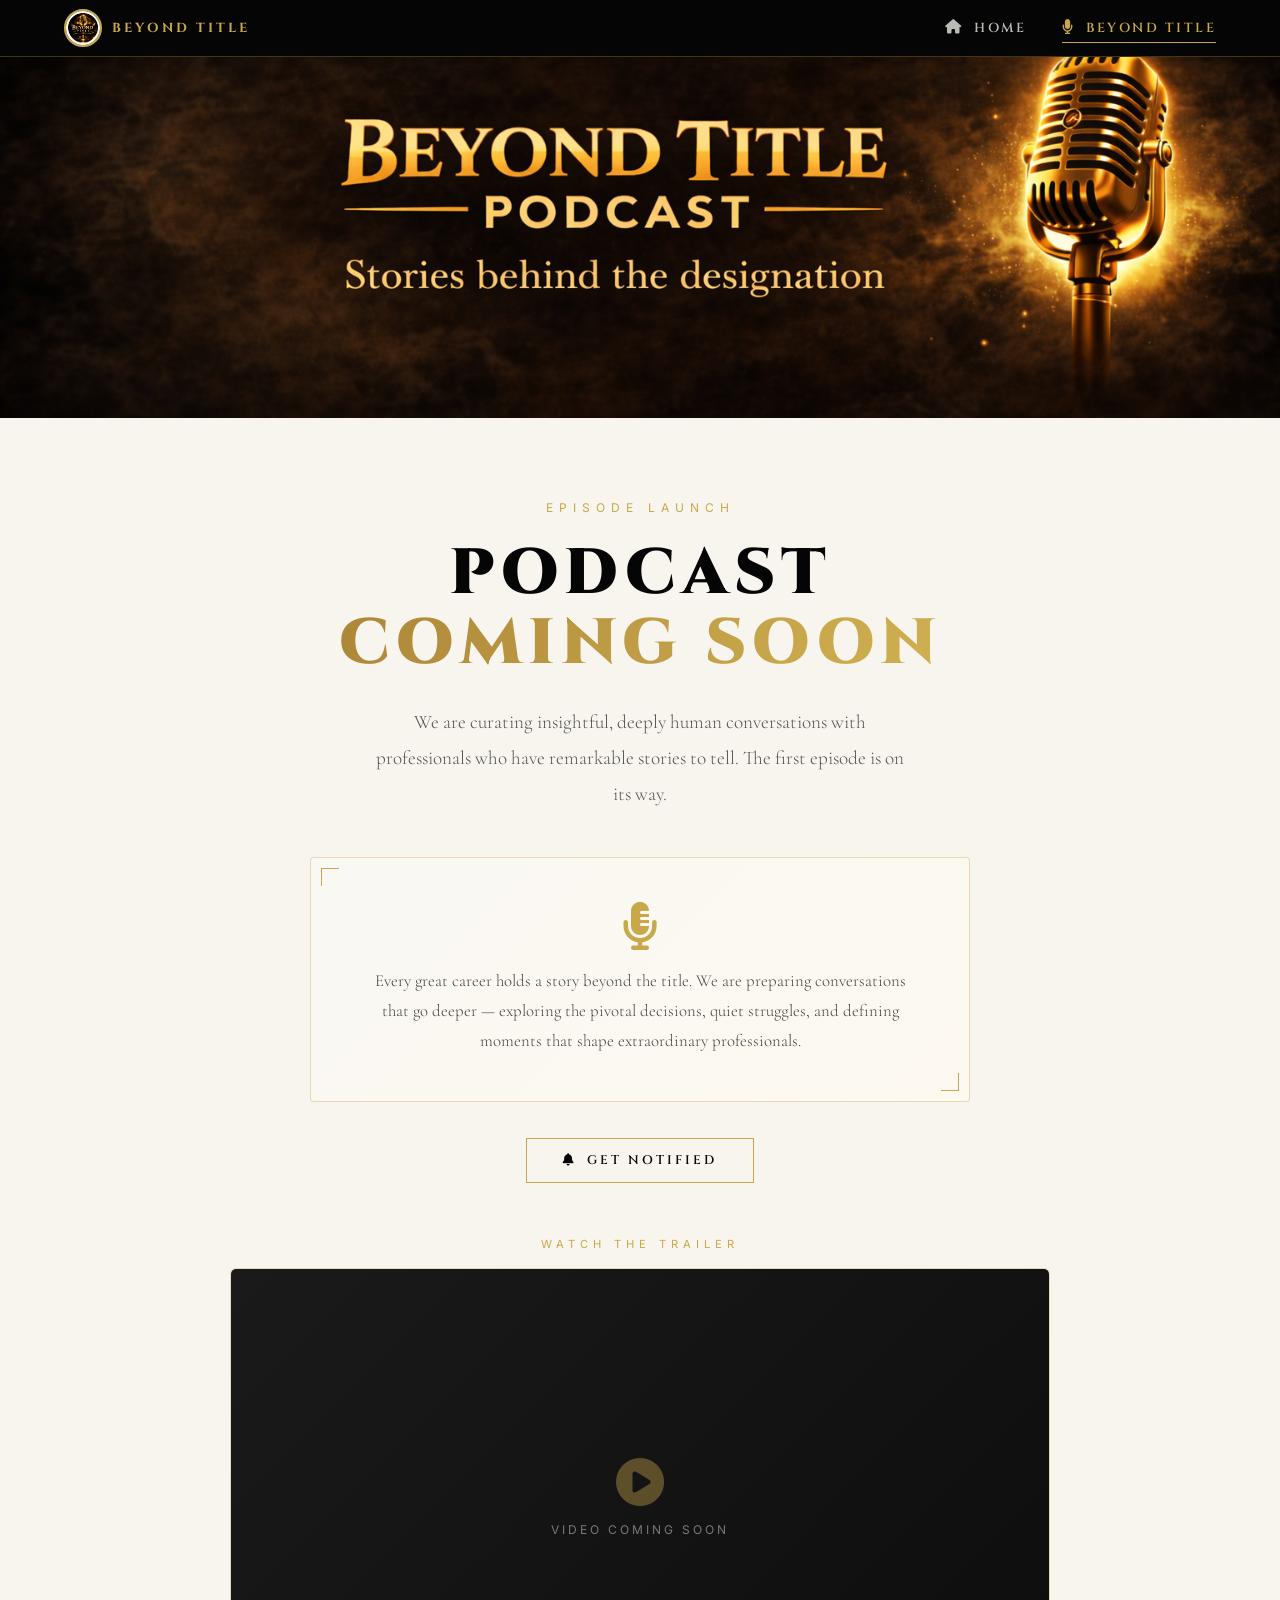
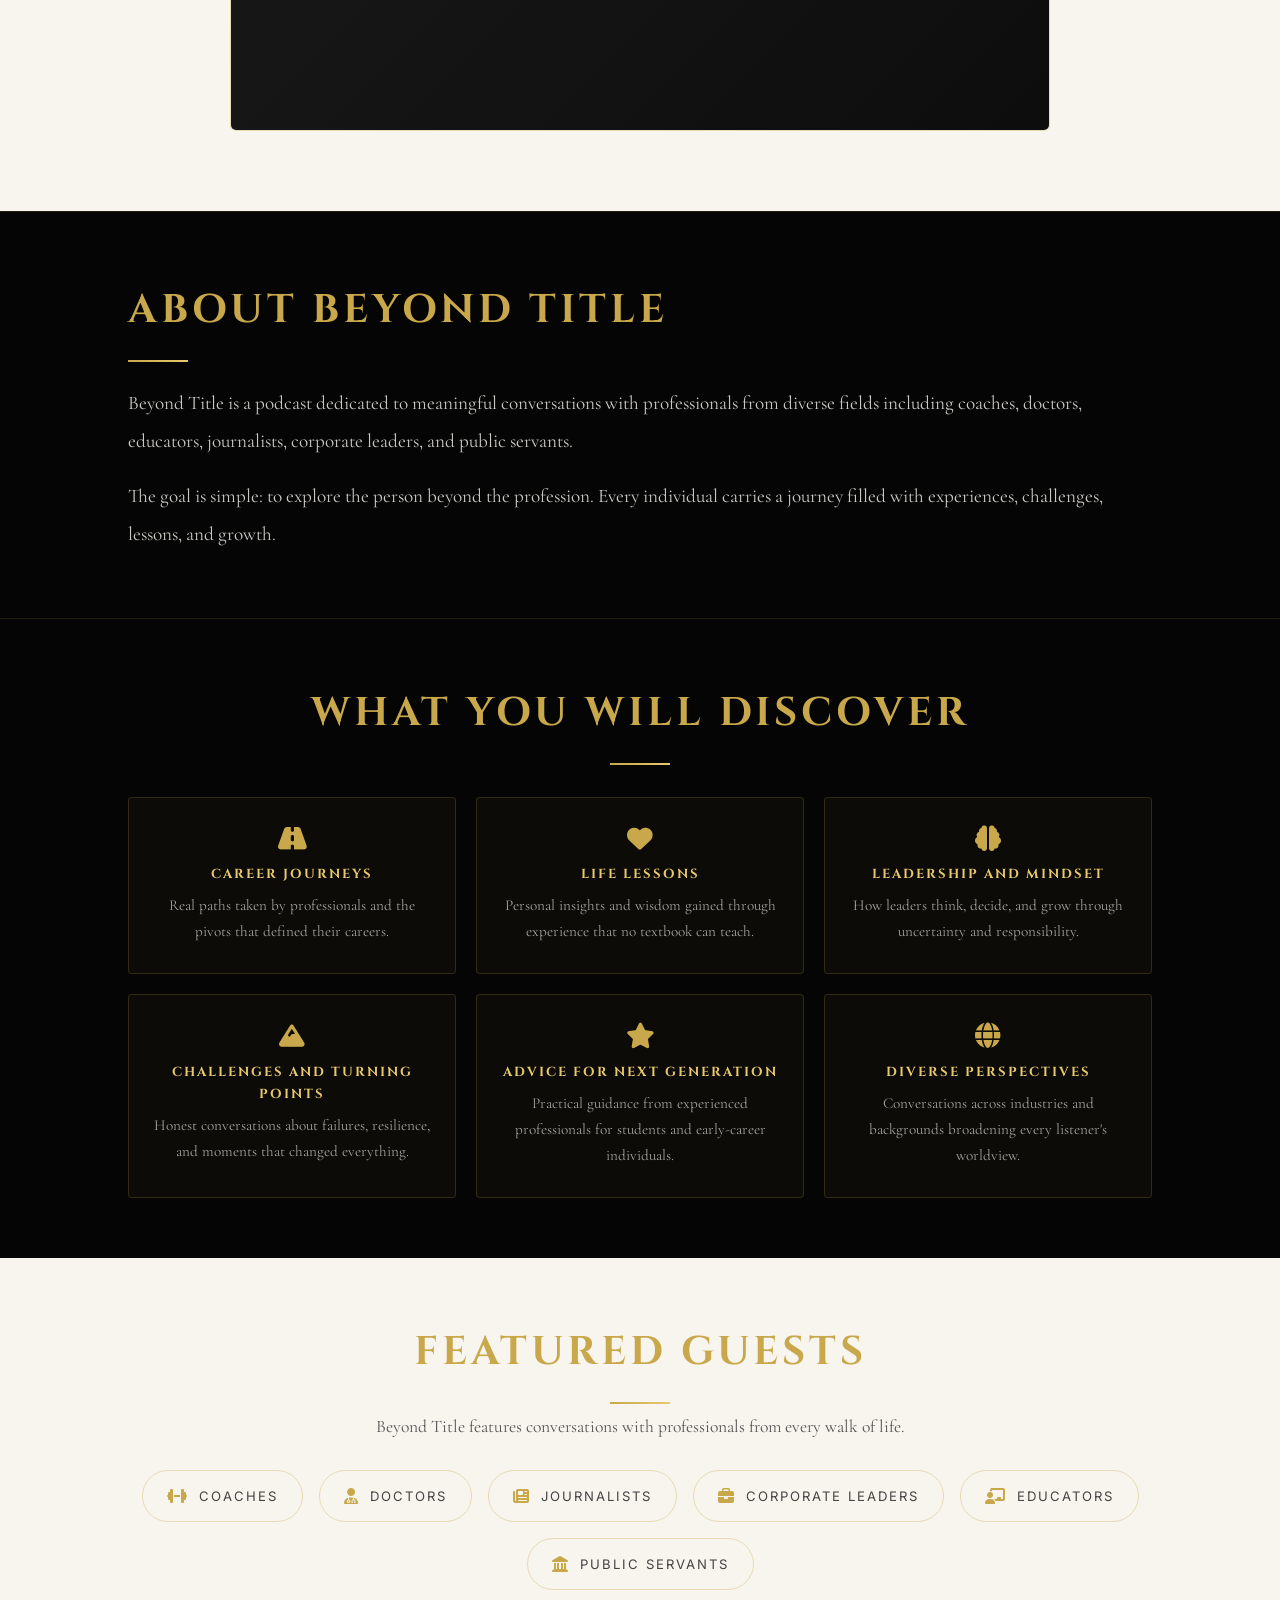
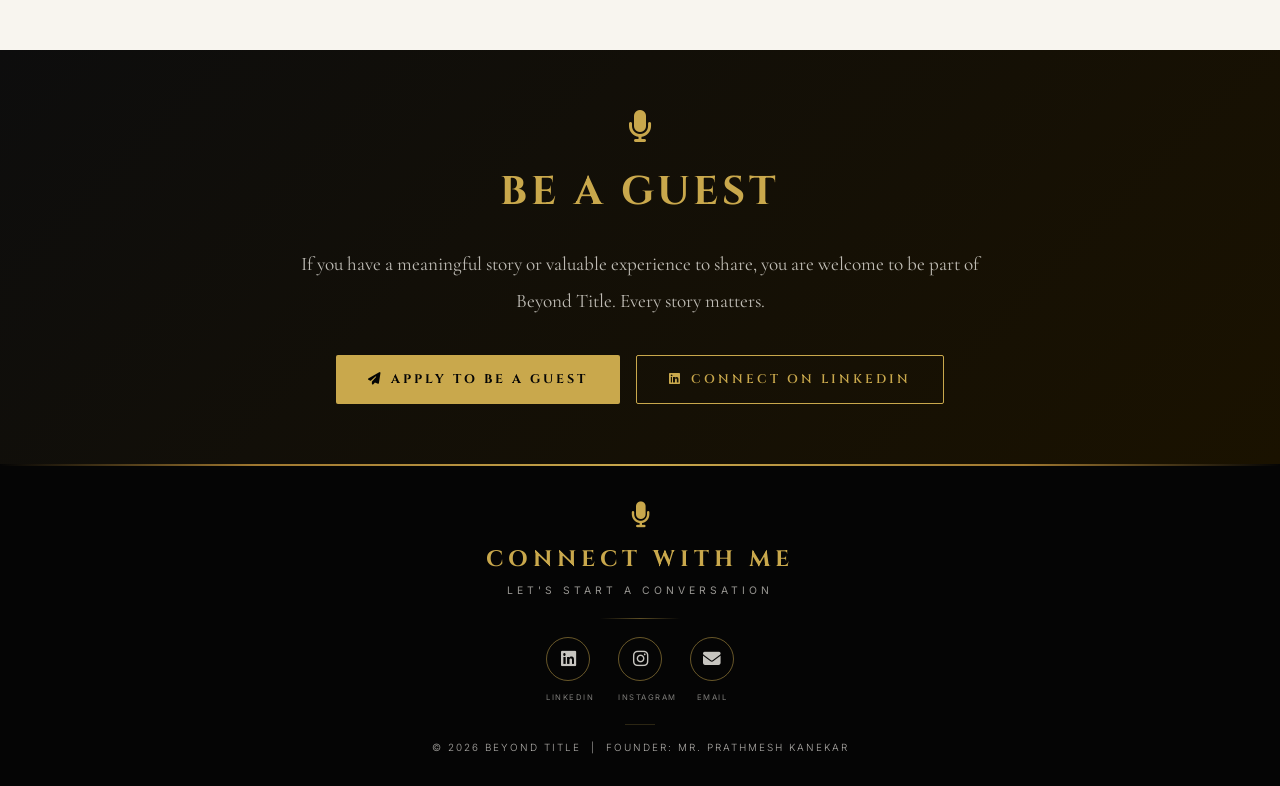
==== podcast.html @ 8c04ebf5 "Add files via upload" ====
<!DOCTYPE html>
<html lang="en">
<head>
<meta charset="UTF-8">
<meta name="viewport" content="width=device-width, initial-scale=1.0">
<title>Beyond Title Podcast</title>
<link rel="stylesheet" href="style.css">
<link href="https://fonts.googleapis.com/css2?family=Cinzel:wght@400;600;700;900&family=Cormorant+Garamond:ital,wght@0,300;0,400;0,600;1,300;1,400&family=Inter:wght@300;400;500;600&display=swap" rel="stylesheet">
<link rel="stylesheet" href="https://cdnjs.cloudflare.com/ajax/libs/font-awesome/6.4.2/css/all.min.css">
</head>
<body>

<div id="navTrigger" style="position:fixed;top:0;left:0;right:0;height:24px;z-index:1001;"></div>
<nav class="navbar" id="navbar">
  <div class="nav-container">
    <a href="index.html" class="nav-logo">
      <img src="Logo.png.png" alt="Beyond Title" class="nav-logo-img">
      <span class="nav-logo-text">BEYOND TITLE</span>
    </a>
    <div class="nav-toggle" id="navToggle"><span></span><span></span><span></span></div>
    <ul class="nav-links" id="navLinks">
      <li><a href="index.html"><i class="fas fa-home"></i> HOME</a></li>
      <li><a href="podcast.html" class="active"><i class="fas fa-microphone"></i> BEYOND TITLE</a></li>
    </ul>
  </div>
</nav>

<div class="hero-section" id="heroSection">
  <img src="Banner.png.png" alt="Beyond Title Podcast Banner" class="hero-banner-img">
</div>
<div class="below-hero-name"></div>

<main class="coming-soon-section">
  <p class="coming-soon-label">EPISODE LAUNCH</p>
  <h2 class="coming-soon-title">PODCAST<br><span>COMING SOON</span></h2>
  <p class="coming-soon-desc">We are curating insightful, deeply human conversations with professionals who have remarkable stories to tell. The first episode is on its way.</p>
  <div class="coming-soon-box">
    <i class="fas fa-microphone-alt mic-icon-large"></i>
    <p>Every great career holds a story beyond the title. We are preparing conversations that go deeper — exploring the pivotal decisions, quiet struggles, and defining moments that shape extraordinary professionals.</p>
  </div>
  <button class="notify-btn" id="openModal"><i class="fas fa-bell"></i> GET NOTIFIED</button>
  <div class="video-section">
    <p class="video-section-label">WATCH THE TRAILER</p>
    <div class="video-wrapper">
      <div class="video-placeholder">
        <i class="fas fa-play-circle"></i>
        <p>VIDEO COMING SOON</p>
      </div>
    </div>
  </div>
</main>

<section class="full-section dark">
  <div class="full-section-inner">
    <h2 class="section-heading reveal">ABOUT BEYOND TITLE</h2>
    <hr class="gold-line reveal">
    <p class="reveal" style="font-size:clamp(1.05rem,1.5vw,1.28rem);color:rgba(248,245,239,0.82);line-height:2;margin-bottom:16px;">Beyond Title is a podcast dedicated to meaningful conversations with professionals from diverse fields including coaches, doctors, educators, journalists, corporate leaders, and public servants.</p>
    <p class="reveal" style="font-size:clamp(1.05rem,1.5vw,1.28rem);color:rgba(248,245,239,0.82);line-height:2;">The goal is simple: to explore the person beyond the profession. Every individual carries a journey filled with experiences, challenges, lessons, and growth.</p>
  </div>
</section>

<section class="what-discover">
  <div class="what-discover-inner">
    <h2 class="section-heading reveal" style="color:var(--gold);text-align:center;">WHAT YOU WILL DISCOVER</h2>
    <hr class="gold-line reveal" style="margin:16px auto 8px;">
    <div class="discover-grid">
      <div class="discover-card reveal"><i class="fas fa-road"></i><h4>CAREER JOURNEYS</h4><p>Real paths taken by professionals and the pivots that defined their careers.</p></div>
      <div class="discover-card reveal"><i class="fas fa-heart"></i><h4>LIFE LESSONS</h4><p>Personal insights and wisdom gained through experience that no textbook can teach.</p></div>
      <div class="discover-card reveal"><i class="fas fa-brain"></i><h4>LEADERSHIP AND MINDSET</h4><p>How leaders think, decide, and grow through uncertainty and responsibility.</p></div>
      <div class="discover-card reveal"><i class="fas fa-mountain"></i><h4>CHALLENGES AND TURNING POINTS</h4><p>Honest conversations about failures, resilience, and moments that changed everything.</p></div>
      <div class="discover-card reveal"><i class="fas fa-star"></i><h4>ADVICE FOR NEXT GENERATION</h4><p>Practical guidance from experienced professionals for students and early-career individuals.</p></div>
      <div class="discover-card reveal"><i class="fas fa-globe"></i><h4>DIVERSE PERSPECTIVES</h4><p>Conversations across industries and backgrounds broadening every listener's worldview.</p></div>
    </div>
  </div>
</section>

<section class="guests-section">
  <div class="guests-inner">
    <h2 class="section-heading reveal" style="text-align:center;">FEATURED GUESTS</h2>
    <hr class="gold-line reveal" style="margin:16px auto 8px;">
    <p class="reveal" style="text-align:center;color:#555;font-size:1.1rem;margin-bottom:8px;">Beyond Title features conversations with professionals from every walk of life.</p>
    <div class="guests-grid">
      <div class="guest-chip reveal"><i class="fas fa-dumbbell"></i> Coaches</div>
      <div class="guest-chip reveal"><i class="fas fa-user-md"></i> Doctors</div>
      <div class="guest-chip reveal"><i class="fas fa-newspaper"></i> Journalists</div>
      <div class="guest-chip reveal"><i class="fas fa-briefcase"></i> Corporate Leaders</div>
      <div class="guest-chip reveal"><i class="fas fa-chalkboard-teacher"></i> Educators</div>
      <div class="guest-chip reveal"><i class="fas fa-landmark"></i> Public Servants</div>
    </div>
  </div>
</section>

<section class="be-guest-section">
  <div class="be-guest-inner">
    <i class="fas fa-microphone" style="font-size:2rem;color:var(--gold);margin-bottom:16px;display:block;"></i>
    <h2 class="section-heading" style="color:var(--gold);text-align:center;">BE A GUEST</h2>
    <p>If you have a meaningful story or valuable experience to share, you are welcome to be part of Beyond Title. Every story matters.</p>
    <div class="guest-btn-row">
      <a href="mailto:prathmesh@prathmeshkanekar.com?subject=Beyond Title - Guest Request" class="btn-gold"><i class="fas fa-paper-plane"></i> APPLY TO BE A GUEST</a>
      <a href="https://www.linkedin.com/company/beyondtitlewithprathmesh/" target="_blank" class="btn-outline"><i class="fab fa-linkedin"></i> CONNECT ON LINKEDIN</a>
    </div>
  </div>
</section>

<!-- MODAL -->
<div class="modal-overlay" id="notifyModal">
  <div class="modal-box">
    <button class="modal-close" id="closeModal">&times;</button>
    <div id="modalFormSection">
      <i class="fas fa-bell modal-icon"></i>
      <h3>GET NOTIFIED</h3>
      <p>Be the first to know when the first episode drops.</p>
      <div class="modal-form">
        <input type="text"  class="modal-input"      id="f_name"  placeholder="Your Name *"       autocomplete="name">
        <input type="tel"   class="modal-input"      id="f_phone" placeholder="Phone Number *"    autocomplete="tel">
        <input type="email" class="modal-input full" id="f_email" placeholder="Email Address *"   autocomplete="email">
        <input type="text"  class="modal-input full" id="f_city"  placeholder="City / Location *" autocomplete="address-level2">
        <button class="modal-submit" id="modalSubmit">NOTIFY ME</button>
      </div>
      <p id="formError" style="color:#c0392b;font-size:0.88rem;margin-top:10px;display:none;">Please fill in all fields correctly.</p>
    </div>
    <div class="modal-success" id="modalSuccess">
      <i class="fas fa-check-circle"></i>
      <p>You are on the list! We will notify you when the first episode goes live.</p>
    </div>
  </div>
</div>

<footer class="footer-section">
  <div class="footer-content">
    <i class="fas fa-microphone footer-mic"></i>
    <h2 class="footer-title">CONNECT WITH ME</h2>
    <p class="footer-subtitle">LET'S START A CONVERSATION</p>
    <div class="footer-rule"></div>
    <div class="social-icons">
      <a href="https://www.linkedin.com/company/beyondtitlewithprathmesh/" target="_blank"><i class="fab fa-linkedin"></i></a>
      <a href="https://www.instagram.com/beyondtitlewithprathmesh/" target="_blank"><i class="fab fa-instagram"></i></a>
      <a href="mailto:prathmesh@prathmeshkanekar.com"><i class="fas fa-envelope"></i></a>
    </div>
    <div class="social-label"><span>LINKEDIN</span><span>INSTAGRAM</span><span>EMAIL</span></div>
    <div class="footer-divider"></div>
    <p class="copyright">&copy; 2026 BEYOND TITLE &nbsp;|&nbsp; FOUNDER: MR. PRATHMESH KANEKAR</p>
  </div>
</footer>

<!--
  HOW THE FORM WORKS:
  A hidden <iframe> catches the Google Form POST response (which would normally redirect).
  The real <form> posts directly to Google with correct entry IDs.
  This is the most reliable method — works on any hosted domain.
-->
<iframe name="gf_target" id="gf_target" style="display:none;width:0;height:0;border:none;" aria-hidden="true"></iframe>
<form id="gf_form"
      method="POST"
      action="https://docs.google.com/forms/d/e/1FAIpQLSd5b0pGgTyo_j0gsvs5cBAUH32w_U8w1zp3mT5HRkcLXgI9Fw/formResponse"
      target="gf_target"
      style="display:none;">
  <input type="hidden" id="gf_name"  name="entry.1458201828" value="">
  <input type="hidden" id="gf_email" name="entry.1256503440" value="">
  <input type="hidden" id="gf_phone" name="entry.1543169249" value="">
  <input type="hidden" id="gf_city"  name="entry.197621036"  value="">
</form>

<script>
// ── Navbar auto-hide ──
var navbar=document.getElementById('navbar'),trigger=document.getElementById('navTrigger'),hero=document.getElementById('heroSection'),timer;
function showNav(){clearTimeout(timer);navbar.classList.add('visible');}
function hideNav(){timer=setTimeout(function(){navbar.classList.remove('visible');},400);}
trigger.addEventListener('mouseenter',showNav); trigger.addEventListener('mouseleave',hideNav);
navbar.addEventListener('mouseenter',showNav);  navbar.addEventListener('mouseleave',hideNav);
hero.addEventListener('mouseenter',showNav);    hero.addEventListener('mouseleave',hideNav);
function checkMobile(){if(window.innerWidth<=768)navbar.classList.add('visible');}
checkMobile(); window.addEventListener('resize',checkMobile);
var toggle=document.getElementById('navToggle'),links=document.getElementById('navLinks');
toggle.addEventListener('click',function(){toggle.classList.toggle('open');links.classList.toggle('open');});
links.querySelectorAll('a').forEach(function(a){a.addEventListener('click',function(){toggle.classList.remove('open');links.classList.remove('open');});});

// ── Scroll reveal ──
var obs=new IntersectionObserver(function(entries){
  entries.forEach(function(e,i){
    if(e.isIntersecting){e.target.style.transitionDelay=(i*0.08)+'s';e.target.classList.add('visible');obs.unobserve(e.target);}
  });
},{threshold:0.1});
document.querySelectorAll('.reveal').forEach(function(el){obs.observe(el);});

// ── Modal ──
var modal=document.getElementById('notifyModal');
var openBtn=document.getElementById('openModal');
var closeBtn=document.getElementById('closeModal');
var submitBtn=document.getElementById('modalSubmit');
var formSection=document.getElementById('modalFormSection');
var successSection=document.getElementById('modalSuccess');
var formError=document.getElementById('formError');

openBtn.addEventListener('click',function(){modal.classList.add('active');});

function closeModal(){
  modal.classList.remove('active');
  setTimeout(function(){
    formSection.style.display='';
    successSection.style.display='none';
    formError.style.display='none';
    ['f_name','f_phone','f_email','f_city'].forEach(function(id){
      var el=document.getElementById(id);
      if(el){el.value='';el.style.borderColor='';}
    });
    submitBtn.textContent='NOTIFY ME';
    submitBtn.disabled=false;
  },350);
}
closeBtn.addEventListener('click',closeModal);
modal.addEventListener('click',function(e){if(e.target===modal)closeModal();});
document.addEventListener('keydown',function(e){if(e.key==='Escape')closeModal();});

// ── Form Submit: populate hidden form and POST to Google via iframe ──
submitBtn.addEventListener('click',function(){
  var nameEl  = document.getElementById('f_name');
  var phoneEl = document.getElementById('f_phone');
  var emailEl = document.getElementById('f_email');
  var cityEl  = document.getElementById('f_city');

  var name  = nameEl.value.trim();
  var phone = phoneEl.value.trim();
  var email = emailEl.value.trim();
  var city  = cityEl.value.trim();

  // Validate
  var emailValid = /^[^\s@]+@[^\s@]+\.[^\s@]+$/.test(email);
  var phoneValid = phone.length >= 7;

  [nameEl,phoneEl,emailEl,cityEl].forEach(function(el){el.style.borderColor='';});
  formError.style.display='none';

  var hasError=false;
  if(!name)       {nameEl.style.borderColor='#c0392b'; hasError=true;}
  if(!phoneValid) {phoneEl.style.borderColor='#c0392b'; hasError=true;}
  if(!emailValid) {emailEl.style.borderColor='#c0392b'; hasError=true;}
  if(!city)       {cityEl.style.borderColor='#c0392b'; hasError=true;}
  if(hasError)    {formError.style.display='block'; return;}

  // Set hidden form values
  document.getElementById('gf_name').value  = name;
  document.getElementById('gf_email').value = email;
  document.getElementById('gf_phone').value = phone;
  document.getElementById('gf_city').value  = city;

  submitBtn.textContent='SENDING...';
  submitBtn.disabled=true;

  // Submit hidden form to Google (response caught by iframe, no page redirect)
  document.getElementById('gf_form').submit();

  // Show success after 1 second
  setTimeout(function(){
    formSection.style.display='none';
    successSection.style.display='flex';
    submitBtn.textContent='NOTIFY ME';
    submitBtn.disabled=false;
  },1000);
});
</script>
</body>
</html>
---- style.css ----
@import url('https://fonts.googleapis.com/css2?family=Cinzel:wght@400;600;700;900&family=Cormorant+Garamond:ital,wght@0,300;0,400;0,600;1,300;1,400&family=Inter:wght@300;400;500;600&display=swap');
:root{--gold:#c9a84c;--gold-light:#e8c96d;--gold-dark:#a07830;--black:#050505;--white:#f8f5ef;--grey:#888;--transition:0.4s cubic-bezier(0.25,0.46,0.45,0.94);}
*,*::before,*::after{margin:0;padding:0;box-sizing:border-box;}
html{scroll-behavior:smooth;}
body{font-family:'Cormorant Garamond',Georgia,serif;background-color:var(--white);color:var(--black);line-height:1.7;overflow-x:hidden;}
::-webkit-scrollbar{width:5px;}
::-webkit-scrollbar-track{background:var(--black);}
::-webkit-scrollbar-thumb{background:var(--gold);border-radius:10px;}
@keyframes fadeUp{from{opacity:0;transform:translateY(30px)}to{opacity:1;transform:translateY(0)}}
@keyframes fadeIn{from{opacity:0}to{opacity:1}}
@keyframes slideInLeft{from{opacity:0;transform:translateX(-40px)}to{opacity:1;transform:translateX(0)}}
@keyframes slideInRight{from{opacity:0;transform:translateX(40px)}to{opacity:1;transform:translateX(0)}}
@keyframes lineExpand{from{width:0}to{width:60px}}
@keyframes shimmer{0%{background-position:-200% center}100%{background-position:200% center}}
@keyframes float{0%,100%{transform:translateY(0)}50%{transform:translateY(-10px)}}
.navbar{background:var(--black);padding:0 5%;border-bottom:1px solid rgba(201,168,76,0.3);position:fixed;top:0;left:0;right:0;z-index:1000;transform:translateY(-100%);transition:transform 0.35s cubic-bezier(0.25,0.46,0.45,0.94);}
.navbar.visible{transform:translateY(0);}
.nav-container{display:flex;justify-content:space-between;align-items:center;max-width:1400px;margin:auto;height:56px;}
.nav-logo{display:flex;align-items:center;gap:10px;text-decoration:none;flex-shrink:0;}
.nav-logo-img{width:38px;height:38px;border-radius:50%;border:2px solid var(--gold);object-fit:cover;}
.nav-logo-text{font-family:'Cinzel',serif;font-size:0.82rem;font-weight:700;letter-spacing:3px;color:var(--gold);}
.nav-links{list-style:none;display:flex;gap:36px;align-items:center;}
.nav-links a{color:rgba(248,245,239,0.75);text-decoration:none;font-family:'Cinzel',serif;font-size:0.82rem;font-weight:600;letter-spacing:2.5px;transition:var(--transition);position:relative;padding:4px 0;}
.nav-links a i{font-size:0.9rem;margin-right:5px;}
.nav-links a::after{content:'';position:absolute;bottom:-2px;left:0;width:0;height:1px;background:var(--gold);transition:var(--transition);}
.nav-links a:hover,.nav-links a.active{color:var(--gold)!important;}
.nav-links a:hover::after,.nav-links a.active::after{width:100%;}
.nav-toggle{display:none;flex-direction:column;cursor:pointer;gap:5px;padding:5px;}
.nav-toggle span{display:block;width:25px;height:2px;background:var(--gold);border-radius:2px;transition:var(--transition);}
.nav-toggle.open span:nth-child(1){transform:rotate(45deg) translate(5px,5px);}
.nav-toggle.open span:nth-child(2){opacity:0;}
.nav-toggle.open span:nth-child(3){transform:rotate(-45deg) translate(5px,-5px);}
.hero-section{position:relative;width:100%;line-height:0;font-size:0;background:var(--black);}
.hero-banner-img{width:100%;height:auto;display:block;}
.below-hero-name{background:var(--white);padding:0;}
.content-wrapper{padding:clamp(32px,4vw,56px) clamp(5%,10%,12%);}
.story-grid{display:grid;grid-template-columns:1.3fr 1fr;align-items:start;gap:56px;max-width:1200px;margin:auto;}
.story-text{grid-column:1;grid-row:1;animation:slideInLeft 0.9s ease 0.2s both;}
.story-image-box{grid-column:2;grid-row:1;display:flex;justify-content:center;align-items:flex-start;padding-top:118px;animation:slideInRight 0.9s ease 0.4s both;}
.founder-name-block{width:100%;margin:0 0 32px 0;display:flex;align-items:center;gap:16px;}
.founder-logo{width:100px;height:100px;border-radius:50%;border:3px solid var(--gold);object-fit:cover;display:block;flex-shrink:0;box-shadow:0 4px 20px rgba(0,0,0,0.3),0 0 0 3px rgba(201,168,76,0.25);}
.founder-name-block .name-line{height:1px;flex:1;background:linear-gradient(to right,transparent,rgba(201,168,76,0.5));}
.founder-name-block .name-line.right{background:linear-gradient(to left,transparent,rgba(201,168,76,0.5));}
.founder-name-text{font-family:'Cinzel',serif;font-size:clamp(1.2rem,2.8vw,1.9rem);font-weight:700;letter-spacing:10px;color:var(--black);position:relative;padding:14px 32px;border-top:1px solid var(--gold);border-bottom:1px solid var(--gold);display:flex;flex-direction:column;align-items:center;gap:5px;text-align:center;white-space:nowrap;}
.founder-name-text::before,.founder-name-text::after{content:'';position:absolute;width:7px;height:7px;background:var(--gold);border-radius:50%;top:50%;transform:translateY(-50%);}
.founder-name-text::before{left:10px;}
.founder-name-text::after{right:10px;}
.founder-label{font-family:'Inter',sans-serif;font-size:0.78rem;font-weight:500;letter-spacing:8px;color:var(--gold);text-transform:uppercase;}
.section-heading{font-family:'Cinzel',serif;color:var(--gold);font-size:clamp(1.6rem,3.5vw,2.5rem);font-weight:700;letter-spacing:4px;}
.gold-line{width:60px;height:2px;background:linear-gradient(to right,var(--gold),var(--gold-light));border:none;margin:16px 0 22px;animation:lineExpand 0.8s ease 0.6s both;}
.story-text p{margin-bottom:20px;font-size:clamp(1.05rem,1.5vw,1.28rem);font-weight:500;text-align:justify;color:#111;line-height:2;}
.story-text p strong{font-weight:700;color:#000;}
.highlight-para{font-size:clamp(1.05rem,1.5vw,1.28rem);font-style:italic;color:#000;border-left:4px solid var(--gold);padding:16px 22px;margin-top:20px;line-height:2;display:block;background:rgba(201,168,76,0.04);border-radius:0 4px 4px 0;}
.profile-photo-wrapper{position:relative;display:inline-block;}
.profile-photo-wrapper::before{content:'';position:absolute;inset:-8px;border:1px solid rgba(201,168,76,0.4);border-radius:12px;pointer-events:none;z-index:0;}
.profile-photo-wrapper::after{content:'';position:absolute;bottom:-14px;right:-14px;width:100%;height:100%;border:2px solid var(--gold);border-radius:10px;z-index:-1;transition:var(--transition);}
.profile-photo-wrapper:hover::after{bottom:-8px;right:-8px;}
.profile-photo{width:100%;max-width:340px;border-radius:10px;border:3px solid var(--gold);display:block;position:relative;z-index:1;transition:var(--transition);filter:grayscale(10%);}
.profile-photo:hover{transform:scale(1.02);filter:grayscale(0%);box-shadow:0 16px 50px rgba(201,168,76,0.2);}
.full-section{padding:clamp(40px,5vw,64px) clamp(5%,10%,12%);border-top:1px solid rgba(201,168,76,0.15);}
.full-section.dark{background:var(--black);color:var(--white);}
.full-section.dark .section-heading{color:var(--gold);}
.full-section.dark p,.full-section.dark li{color:rgba(248,245,239,0.82);}
.full-section-inner{max-width:1200px;margin:auto;}
.purpose-grid{display:grid;grid-template-columns:1fr 1fr;gap:20px;margin-top:28px;}
.purpose-item{display:flex;align-items:flex-start;gap:16px;padding:22px 24px;border:1px solid rgba(201,168,76,0.25);border-radius:4px;background:rgba(201,168,76,0.03);transition:var(--transition);}
.purpose-item:hover{border-color:var(--gold);background:rgba(201,168,76,0.07);transform:translateY(-3px);}
.purpose-icon{font-size:1.4rem;color:var(--gold);flex-shrink:0;margin-top:2px;}
.purpose-item h4{font-family:'Cinzel',serif;font-size:0.9rem;letter-spacing:2px;color:var(--black);margin-bottom:6px;}
.full-section.dark .purpose-item h4{color:var(--gold-light);}
.purpose-item p{font-size:1rem;color:#444;line-height:1.8;margin:0;}
.full-section.dark .purpose-item p{color:rgba(248,245,239,0.7);}
.full-section.dark .purpose-item{border-color:rgba(201,168,76,0.2);background:rgba(201,168,76,0.04);}
.full-section.dark .purpose-item:hover{border-color:var(--gold);background:rgba(201,168,76,0.1);}
.bg-grid{display:grid;grid-template-columns:repeat(4,1fr);gap:24px;margin-top:28px;}
.bg-card{text-align:center;padding:28px 16px;border:1px solid rgba(201,168,76,0.3);border-radius:4px;background:rgba(201,168,76,0.04);transition:var(--transition);}
.bg-card:hover{border-color:var(--gold);transform:translateY(-4px);box-shadow:0 12px 32px rgba(201,168,76,0.12);}
.bg-card i{font-size:1.8rem;color:var(--gold);margin-bottom:12px;display:block;}
.bg-card h4{font-family:'Cinzel',serif;font-size:0.82rem;letter-spacing:2px;color:var(--black);margin-bottom:8px;}
.bg-card p{font-size:0.95rem;color:#555;line-height:1.6;margin:0;}
.philosophy-quote{max-width:820px;margin:32px auto 0;padding:36px 48px;border-left:4px solid var(--gold);background:rgba(201,168,76,0.05);border-radius:0 8px 8px 0;position:relative;}
.philosophy-quote::before{content:'\201C';font-family:'Cormorant Garamond',serif;font-size:6rem;color:rgba(201,168,76,0.2);position:absolute;top:-10px;left:16px;line-height:1;}
.philosophy-quote p{font-size:clamp(1.1rem,1.8vw,1.4rem);font-style:italic;color:#222;line-height:2;position:relative;z-index:1;}
.philosophy-quote cite{display:block;margin-top:14px;font-family:'Cinzel',serif;font-size:0.75rem;letter-spacing:3px;color:var(--gold);font-style:normal;}
.what-discover{padding:clamp(40px,5vw,60px) clamp(5%,10%,12%);background:var(--black);border-top:1px solid rgba(201,168,76,0.15);}
.what-discover-inner{max-width:1100px;margin:auto;}
.discover-grid{display:grid;grid-template-columns:repeat(3,1fr);gap:20px;margin-top:32px;}
.discover-card{padding:28px 24px;border:1px solid rgba(201,168,76,0.2);border-radius:4px;background:rgba(201,168,76,0.04);transition:var(--transition);text-align:center;}
.discover-card:hover{border-color:var(--gold);background:rgba(201,168,76,0.1);transform:translateY(-4px);}
.discover-card i{font-size:1.6rem;color:var(--gold);margin-bottom:12px;display:block;}
.discover-card h4{font-family:'Cinzel',serif;font-size:0.82rem;letter-spacing:2px;color:var(--gold-light);margin-bottom:8px;}
.discover-card p{font-size:0.95rem;color:rgba(248,245,239,0.65);line-height:1.7;margin:0;}
.guests-section{padding:clamp(40px,5vw,60px) clamp(5%,10%,12%);}
.guests-inner{max-width:1100px;margin:auto;}
.guests-grid{display:flex;flex-wrap:wrap;justify-content:center;gap:16px;margin-top:28px;}
.guest-chip{display:flex;align-items:center;gap:10px;padding:14px 24px;border:1px solid rgba(201,168,76,0.35);border-radius:40px;font-family:'Inter',sans-serif;font-size:0.82rem;letter-spacing:2px;color:#444;text-transform:uppercase;transition:var(--transition);}
.guest-chip:hover{border-color:var(--gold);color:var(--gold);background:rgba(201,168,76,0.06);transform:translateY(-2px);}
.guest-chip i{color:var(--gold);font-size:1rem;}
.be-guest-section{padding:clamp(40px,5vw,60px) clamp(5%,10%,12%);background:linear-gradient(135deg,#0d0d0d,#1a1200);text-align:center;}
.be-guest-inner{max-width:680px;margin:auto;}
.be-guest-inner p{font-size:clamp(1rem,1.6vw,1.2rem);color:rgba(248,245,239,0.75);line-height:1.9;margin:20px 0 36px;}
.guest-btn-row{display:flex;justify-content:center;gap:16px;flex-wrap:wrap;}
.btn-gold{display:inline-flex;align-items:center;gap:8px;padding:13px 32px;background:var(--gold);color:var(--black);font-family:'Cinzel',serif;font-size:0.78rem;font-weight:700;letter-spacing:3px;border:none;cursor:pointer;transition:var(--transition);border-radius:2px;text-decoration:none;}
.btn-gold:hover{background:var(--gold-light);box-shadow:0 8px 24px rgba(201,168,76,0.4);transform:translateY(-2px);}
.btn-outline{display:inline-flex;align-items:center;gap:8px;padding:13px 32px;background:transparent;color:var(--gold);font-family:'Cinzel',serif;font-size:0.78rem;font-weight:600;letter-spacing:3px;border:1px solid var(--gold);cursor:pointer;transition:var(--transition);border-radius:2px;text-decoration:none;}
.btn-outline:hover{background:rgba(201,168,76,0.1);transform:translateY(-2px);}
.coming-soon-section{text-align:center;padding:clamp(50px,7vw,80px) clamp(5%,10%,15%);position:relative;}
.coming-soon-label{font-family:'Inter',sans-serif;font-size:0.75rem;letter-spacing:6px;color:var(--gold);text-transform:uppercase;margin-bottom:20px;animation:fadeUp 0.8s ease 0.2s both;}
.coming-soon-title{font-family:'Cinzel',serif;font-size:clamp(2rem,5.5vw,4rem);font-weight:900;color:var(--black);letter-spacing:6px;line-height:1.1;animation:fadeUp 0.8s ease 0.35s both;}
.coming-soon-title span{display:block;background:linear-gradient(120deg,var(--gold-dark),var(--gold),var(--gold-light),var(--gold));background-size:200% auto;-webkit-background-clip:text;-webkit-text-fill-color:transparent;background-clip:text;animation:shimmer 3s linear infinite;}
.coming-soon-desc{font-size:clamp(1rem,1.8vw,1.2rem);color:#555;max-width:540px;margin:24px auto 44px;font-weight:300;line-height:1.9;animation:fadeUp 0.8s ease 0.5s both;}
.coming-soon-box{max-width:660px;margin:0 auto;padding:44px 52px;border:1px solid rgba(201,168,76,0.4);border-radius:4px;background:linear-gradient(135deg,#faf8f3,#fdf9f0);position:relative;animation:fadeUp 0.9s ease 0.6s both;transition:var(--transition);}
.coming-soon-box:hover{border-color:var(--gold);box-shadow:0 16px 50px rgba(201,168,76,0.12);transform:translateY(-3px);}
.coming-soon-box::before,.coming-soon-box::after{content:'';position:absolute;width:18px;height:18px;border-color:var(--gold);border-style:solid;}
.coming-soon-box::before{top:10px;left:10px;border-width:1px 0 0 1px;}
.coming-soon-box::after{bottom:10px;right:10px;border-width:0 1px 1px 0;}
.mic-icon-large{font-size:3rem;color:var(--gold);margin-bottom:16px;display:block;animation:float 3s ease-in-out infinite;}
.coming-soon-box p{font-size:1.05rem;color:#444;font-weight:300;line-height:1.8;}
.notify-btn{display:inline-flex;align-items:center;gap:10px;margin-top:36px;padding:13px 36px;background:transparent;border:1px solid var(--gold);color:var(--black);font-family:'Cinzel',serif;font-size:0.78rem;font-weight:600;letter-spacing:3px;cursor:pointer;transition:var(--transition);position:relative;overflow:hidden;animation:fadeUp 0.8s ease 0.8s both;}
.notify-btn::before{content:'';position:absolute;inset:0;background:var(--gold);transform:scaleX(0);transform-origin:left;transition:transform 0.4s ease;z-index:-1;}
.notify-btn:hover{color:var(--black);}
.notify-btn:hover::before{transform:scaleX(1);}
.video-section{max-width:820px;margin:52px auto 0;animation:fadeUp 0.9s ease 0.7s both;}
.video-section-label{font-family:'Inter',sans-serif;font-size:0.7rem;letter-spacing:5px;color:var(--gold);text-transform:uppercase;margin-bottom:14px;text-align:center;}
.video-wrapper{position:relative;padding-bottom:56.25%;height:0;overflow:hidden;border-radius:6px;border:1px solid rgba(201,168,76,0.35);transition:var(--transition);}
.video-wrapper:hover{border-color:var(--gold);}
.video-wrapper iframe,.video-wrapper video{position:absolute;top:0;left:0;width:100%;height:100%;border:none;}
.video-placeholder{position:absolute;inset:0;display:flex;flex-direction:column;align-items:center;justify-content:center;background:linear-gradient(135deg,#1a1a1a,#0d0d0d);color:rgba(248,245,239,0.45);gap:14px;}
.video-placeholder i{font-size:3rem;color:rgba(201,168,76,0.4);}
.video-placeholder p{font-family:'Inter',sans-serif;font-size:0.75rem;letter-spacing:3px;text-transform:uppercase;}
.modal-overlay{display:none;position:fixed;inset:0;background:rgba(5,5,5,0.88);z-index:9999;align-items:center;justify-content:center;backdrop-filter:blur(6px);}
.modal-overlay.active{display:flex;animation:fadeIn 0.3s ease;}
.modal-box{background:var(--white);border:1px solid rgba(201,168,76,0.5);border-radius:6px;padding:40px 40px 36px;max-width:500px;width:92%;text-align:center;position:relative;animation:fadeUp 0.4s ease both;}
.modal-box::before,.modal-box::after{content:'';position:absolute;width:20px;height:20px;border-color:var(--gold);border-style:solid;}
.modal-box::before{top:12px;left:12px;border-width:1px 0 0 1px;}
.modal-box::after{bottom:12px;right:12px;border-width:0 1px 1px 0;}
.modal-close{position:absolute;top:12px;right:16px;font-size:1.3rem;color:var(--grey);cursor:pointer;transition:var(--transition);background:none;border:none;line-height:1;}
.modal-close:hover{color:var(--gold);}
.modal-icon{font-size:2.5rem;color:var(--gold);margin-bottom:12px;display:block;animation:float 3s ease-in-out infinite;}
.modal-box h3{font-family:'Cinzel',serif;font-size:1.25rem;font-weight:700;letter-spacing:3px;color:var(--black);margin-bottom:8px;}
.modal-box>p{font-size:0.92rem;color:#555;font-weight:300;margin-bottom:20px;line-height:1.7;}
.modal-form{display:grid;grid-template-columns:1fr 1fr;gap:10px;}
.modal-input{padding:11px 14px;border:1px solid rgba(201,168,76,0.4);border-radius:3px;font-family:'Cormorant Garamond',serif;font-size:1rem;background:#fdf9f0;color:var(--black);outline:none;transition:var(--transition);width:100%;}
.modal-input:focus{border-color:var(--gold);box-shadow:0 0 0 3px rgba(201,168,76,0.1);}
.modal-input.full{grid-column:1/-1;}
.modal-submit{grid-column:1/-1;padding:12px 28px;background:var(--gold);border:none;color:var(--black);font-family:'Cinzel',serif;font-size:0.78rem;font-weight:700;letter-spacing:3px;cursor:pointer;transition:var(--transition);border-radius:3px;margin-top:4px;}
.modal-submit:hover{background:var(--gold-light);transform:translateY(-2px);}
.modal-success{display:none;flex-direction:column;align-items:center;gap:12px;padding:16px 0 8px;}
.modal-success i{font-size:2.8rem;color:var(--gold);}
.modal-success p{font-size:1rem;color:#333;font-weight:400;}
.footer-section{background:var(--black);color:var(--white);text-align:center;position:relative;overflow:hidden;}
.footer-section::before{content:'';display:block;height:2px;background:linear-gradient(to right,transparent 0%,var(--gold-dark) 20%,var(--gold) 50%,var(--gold-dark) 80%,transparent 100%);}
.footer-content{position:relative;z-index:1;max-width:600px;margin:auto;padding:36px 20px 30px;}
.footer-mic{font-size:1.6rem;color:#c9a84c;display:block;margin-bottom:12px;animation:float 4s ease-in-out infinite;}
.footer-title{font-family:'Cinzel',serif;letter-spacing:5px;margin-bottom:4px;font-size:clamp(1rem,2.2vw,1.4rem);font-weight:700;color:#c9a84c;}
.footer-subtitle{font-size:0.65rem;color:rgba(248,245,239,0.6);letter-spacing:4px;font-family:'Inter',sans-serif;}
.footer-rule{width:80px;height:1px;background:linear-gradient(to right,transparent,rgba(201,168,76,0.45),transparent);margin:18px auto;}
.social-icons{display:flex;justify-content:center;gap:28px;margin-bottom:10px;}
.social-icons a{display:flex;align-items:center;justify-content:center;width:44px;height:44px;border:1px solid rgba(201,168,76,0.5);border-radius:50%;color:rgba(248,245,239,0.8);transition:var(--transition);text-decoration:none;position:relative;overflow:hidden;}
.social-icons a::before{content:'';position:absolute;inset:0;border-radius:50%;background:rgba(201,168,76,0.1);transform:scale(0);transition:transform 0.3s ease;}
.social-icons a:hover::before{transform:scale(1);}
.social-icons a i{font-size:1.1rem;position:relative;z-index:1;}
.social-icons a:hover{border-color:var(--gold);color:var(--gold);transform:translateY(-4px);box-shadow:0 8px 24px rgba(201,168,76,0.25);}
.social-label{display:flex;justify-content:center;gap:28px;margin-bottom:20px;}
.social-label span{width:44px;text-align:center;font-family:'Inter',sans-serif;font-size:0.48rem;letter-spacing:1.5px;color:rgba(248,245,239,0.5);text-transform:uppercase;display:block;}
.footer-divider{width:30px;height:1px;background:rgba(201,168,76,0.2);margin:0 auto 14px;}
.copyright{font-size:0.62rem;letter-spacing:2px;font-family:'Inter',sans-serif;font-weight:300;color:rgba(248,245,239,0.7);}
.reveal{opacity:0;transform:translateY(28px);transition:opacity 0.7s ease,transform 0.7s ease;}
.reveal.visible{opacity:1;transform:translateY(0);}
@media(max-width:900px){
  .story-grid{grid-template-columns:1fr;gap:32px;}
  .story-text{grid-column:1;grid-row:1;}
  .story-image-box{grid-column:1;grid-row:2;padding-top:0;justify-content:center;}
  .founder-name-text{font-size:1rem;letter-spacing:5px;white-space:normal;}
  .founder-logo{width:72px;height:72px;}
  .purpose-grid{grid-template-columns:1fr;}
  .bg-grid{grid-template-columns:repeat(2,1fr);}
  .discover-grid{grid-template-columns:repeat(2,1fr);}
  .modal-form{grid-template-columns:1fr;}
  .modal-input.full{grid-column:1;}
  .modal-submit{grid-column:1;}
}
@media(max-width:768px){
  .nav-container{justify-content:space-between;}
  .nav-toggle{display:flex;}
  .nav-links{display:none;flex-direction:column;position:fixed;top:56px;left:0;right:0;background:rgba(5,5,5,0.98);padding:16px 0;gap:0;border-bottom:1px solid rgba(201,168,76,0.3);z-index:999;}
  .nav-links.open{display:flex;}
  .nav-links li a{display:block;padding:13px 36px;font-size:0.85rem;border-bottom:1px solid rgba(201,168,76,0.08);}
  .philosophy-quote{padding:24px 28px;}
  .coming-soon-box{padding:32px 20px;}
  .guest-btn-row{flex-direction:column;align-items:center;}
}
@media(max-width:480px){
  .content-wrapper{padding:32px 6%;}
  .profile-photo{max-width:260px;}
  .bg-grid{grid-template-columns:1fr;}
  .discover-grid{grid-template-columns:1fr;}
  .social-icons{gap:20px;}
  .social-label{gap:20px;}
  .social-label span{width:36px;}
  .social-icons a{width:36px;height:36px;}
}
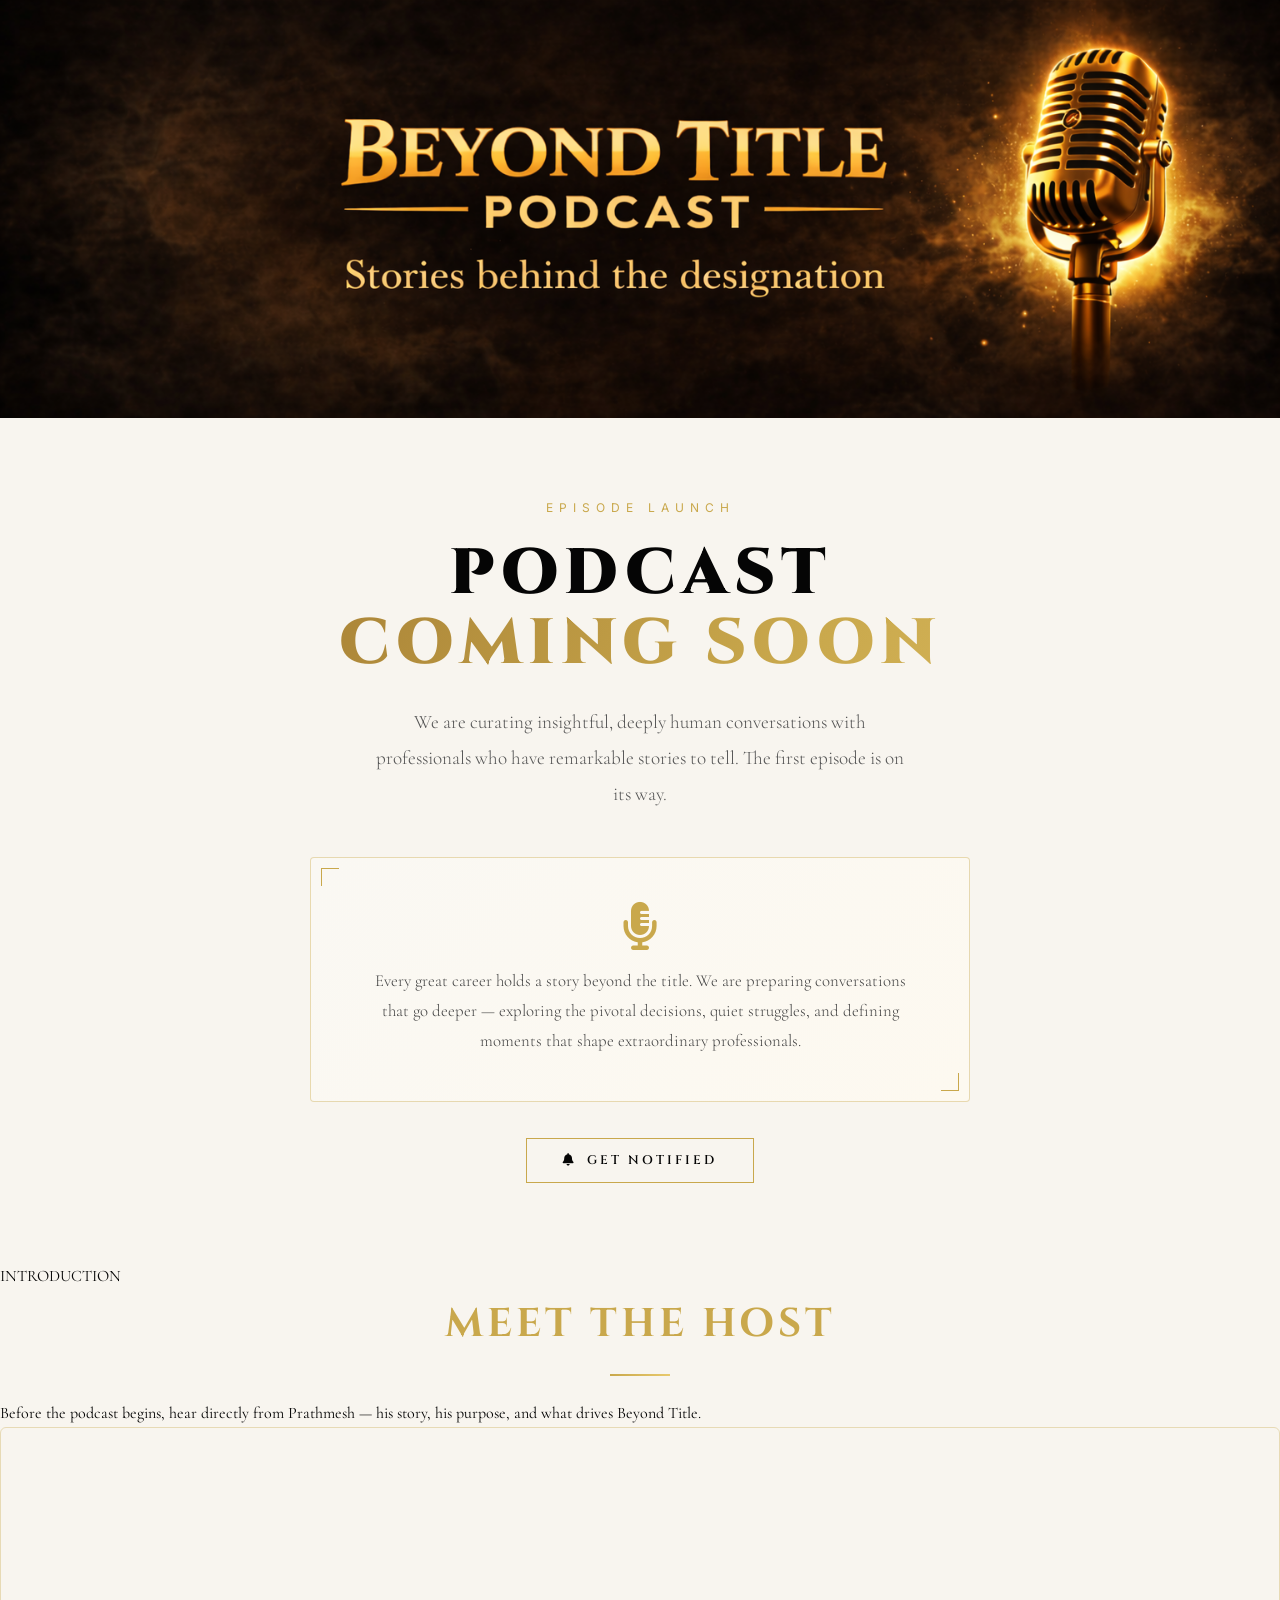
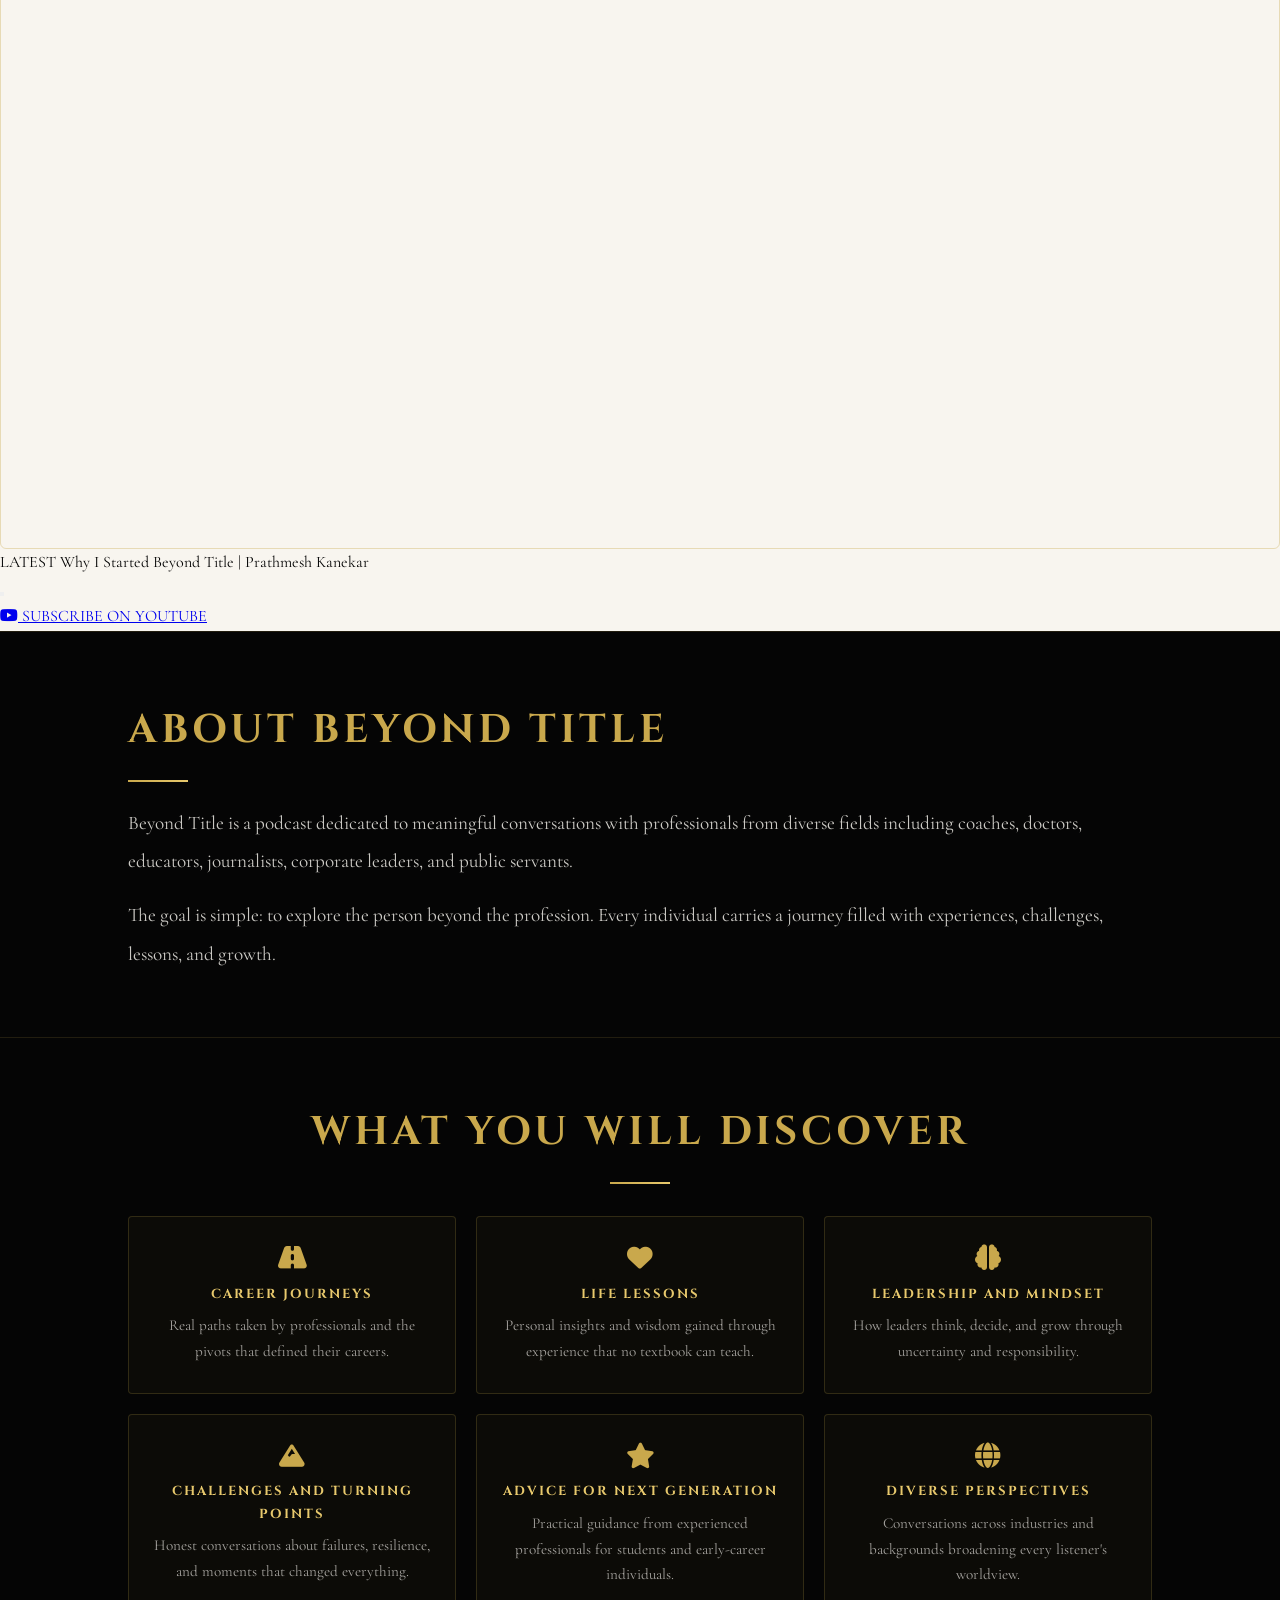
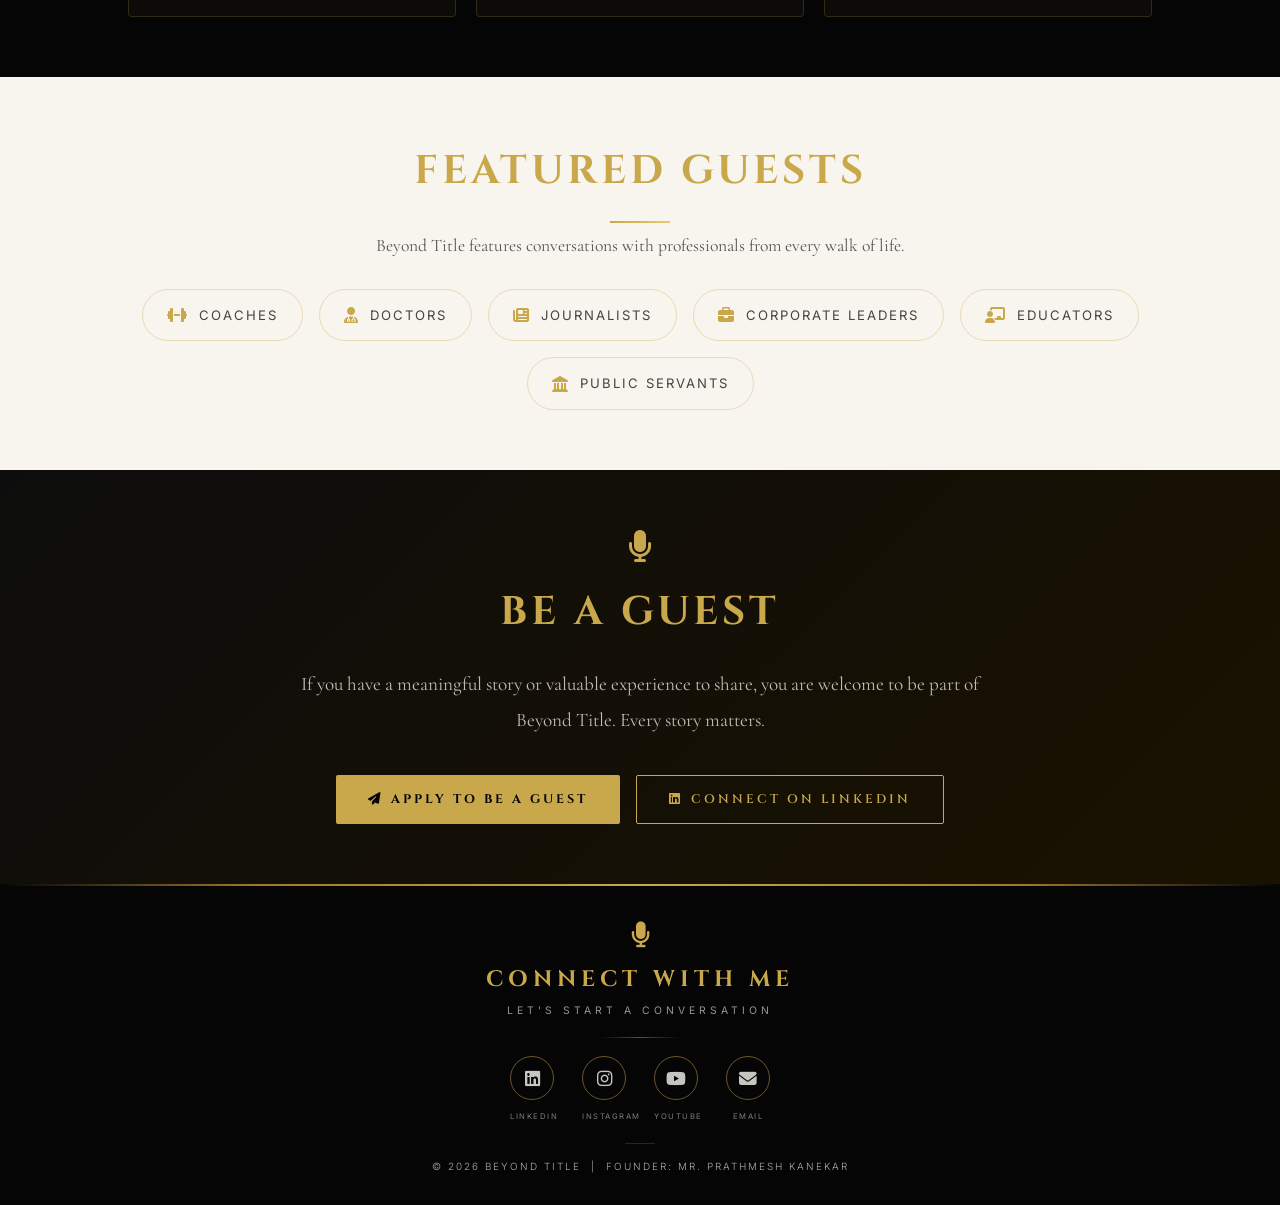
==== commit b8fdfa04: "Update podcast.html" ====
--- a/podcast.html
+++ b/podcast.html
@@ -30,6 +30,7 @@
 </div>
 <div class="below-hero-name"></div>
 
+<!-- PODCAST COMING SOON — DO NOT CHANGE THIS SECTION -->
 <main class="coming-soon-section">
   <p class="coming-soon-label">EPISODE LAUNCH</p>
   <h2 class="coming-soon-title">PODCAST<br><span>COMING SOON</span></h2>
@@ -39,16 +40,142 @@
     <p>Every great career holds a story beyond the title. We are preparing conversations that go deeper — exploring the pivotal decisions, quiet struggles, and defining moments that shape extraordinary professionals.</p>
   </div>
   <button class="notify-btn" id="openModal"><i class="fas fa-bell"></i> GET NOTIFIED</button>
-  <div class="video-section">
-    <p class="video-section-label">WATCH THE TRAILER</p>
-    <div class="video-wrapper">
-      <div class="video-placeholder">
-        <i class="fas fa-play-circle"></i>
-        <p>VIDEO COMING SOON</p>
+</main>
+
+<!-- ================================================================
+     INTRODUCTION VIDEOS SECTION
+     HOW TO ADD YOUR NEXT VIDEO (Video 2, then Video 3):
+     ----------------------------------------------------------------
+     STEP 1: Go to your new YouTube video
+     STEP 2: Copy URL e.g. https://youtu.be/XXXXXXXXXXX
+     STEP 3: Your Video ID = the last part e.g. "aLdAUioHMK8"
+     STEP 4: Find var INTRO_VIDEOS = [ below in the script
+     STEP 5: Add one new line at the VERY TOP of the array:
+               { id: "YOUR_NEW_ID", title: "Your Video Title" },
+     STEP 6: Save and upload to GitHub. Done!
+
+     RULE: TOP of array = shown FIRST to visitors.
+     ● When Video 2 is added at top → Video 2 shows first, swipe right → Video 1
+     ● When Video 3 is added at top → Video 3 shows first, swipe right → Video 2 → Video 1
+     ================================================================ -->
+<section class="intro-section">
+  <div class="intro-section-inner">
+    <p class="intro-label reveal">INTRODUCTION</p>
+    <h2 class="section-heading reveal" style="text-align:center;">MEET THE HOST</h2>
+    <hr class="gold-line reveal" style="margin:16px auto 24px;">
+    <p class="intro-desc reveal">Before the podcast begins, hear directly from Prathmesh — his story, his purpose, and what drives Beyond Title.</p>
+
+    <div class="intro-carousel-wrap">
+      <div class="carousel-container">
+        <button class="carousel-arrow carousel-prev" id="introPrev" aria-label="Previous video">
+          <i class="fas fa-chevron-left"></i>
+        </button>
+        <button class="carousel-arrow carousel-next" id="introNext" aria-label="Next video">
+          <i class="fas fa-chevron-right"></i>
+        </button>
+        <div class="carousel-video-wrap">
+          <div class="video-wrapper" id="introVideoWrapper">
+            <iframe id="introIframe"
+              src=""
+              title="Beyond Title Introduction"
+              frameborder="0"
+              allow="accelerometer; autoplay; clipboard-write; encrypted-media; gyroscope; picture-in-picture; web-share"
+              allowfullscreen>
+            </iframe>
+          </div>
+          <div class="carousel-ep-info">
+            <span class="carousel-ep-number" id="introVidNumber"></span>
+            <span class="carousel-ep-title" id="introVidTitle"></span>
+          </div>
+        </div>
+        <div class="carousel-dots" id="introDots"></div>
+        <p class="carousel-counter" id="introCounter"></p>
       </div>
-    </div>
-  </div>
-</main>
+      <a href="https://youtube.com/@beyondtitlewithprathmesh" target="_blank" class="yt-subscribe-btn">
+        <i class="fab fa-youtube"></i> SUBSCRIBE ON YOUTUBE
+      </a>
+    </div>
+  </div>
+</section>
+
+<script>
+// ============================================================
+// INTRODUCTION VIDEOS — NEWEST VIDEO GOES AT THE TOP
+// ============================================================
+// Right now you have 1 video. When you upload Video 2:
+//   Add { id: "VIDEO_2_ID", title: "Video 2 Title" },  at the TOP
+// When you upload Video 3:
+//   Add { id: "VIDEO_3_ID", title: "Video 3 Title" },  above Video 2
+// The TOP entry is ALWAYS what visitors see first.
+// ============================================================
+var INTRO_VIDEOS = [
+  {
+    id:    "aLdAUioHMK8",
+    title: "Why I Started Beyond Title | Prathmesh Kanekar"
+  }
+  // ---- ADD VIDEO 2 ABOVE THIS LINE when ready ----
+  // { id: "VIDEO_2_ID", title: "Video 2 Title" },
+  // ---- ADD VIDEO 3 ABOVE VIDEO 2 when ready ----
+  // { id: "VIDEO_3_ID", title: "Video 3 Title" },
+];
+// ============================================================
+
+var introIndex   = 0;
+var introIframe  = document.getElementById('introIframe');
+var introVidNum  = document.getElementById('introVidNumber');
+var introVidTitl = document.getElementById('introVidTitle');
+var introCounter = document.getElementById('introCounter');
+var introDotsW   = document.getElementById('introDots');
+var introPrevBtn = document.getElementById('introPrev');
+var introNextBtn = document.getElementById('introNext');
+
+function buildIntroDots() {
+  introDotsW.innerHTML = '';
+  INTRO_VIDEOS.forEach(function(_, i) {
+    var d = document.createElement('button');
+    d.className = 'carousel-dot' + (i === 0 ? ' active' : '');
+    d.setAttribute('aria-label', 'Video ' + (i + 1));
+    d.addEventListener('click', function() { introGoTo(i); });
+    introDotsW.appendChild(d);
+  });
+}
+
+function introGoTo(index) {
+  introIframe.src = '';
+  introIndex = index;
+  var v = INTRO_VIDEOS[index];
+  introIframe.src = 'https://www.youtube.com/embed/' + v.id + '?rel=0';
+  introVidNum.textContent  = index === 0 ? 'LATEST' : 'VIDEO ' + String(INTRO_VIDEOS.length - index).padStart(2, '0');
+  introVidTitl.textContent = v.title;
+  introCounter.textContent = INTRO_VIDEOS.length > 1 ? (index + 1) + ' / ' + INTRO_VIDEOS.length : '';
+  introDotsW.querySelectorAll('.carousel-dot').forEach(function(d, i) {
+    d.classList.toggle('active', i === index);
+  });
+  introPrevBtn.style.opacity       = index === 0 ? '0.25' : '1';
+  introPrevBtn.style.pointerEvents = index === 0 ? 'none' : 'auto';
+  introNextBtn.style.opacity       = index === INTRO_VIDEOS.length - 1 ? '0.25' : '1';
+  introNextBtn.style.pointerEvents = index === INTRO_VIDEOS.length - 1 ? 'none' : 'auto';
+  introPrevBtn.style.display = INTRO_VIDEOS.length <= 1 ? 'none' : 'flex';
+  introNextBtn.style.display = INTRO_VIDEOS.length <= 1 ? 'none' : 'flex';
+}
+
+introPrevBtn.addEventListener('click', function() { if (introIndex > 0) introGoTo(introIndex - 1); });
+introNextBtn.addEventListener('click', function() { if (introIndex < INTRO_VIDEOS.length - 1) introGoTo(introIndex + 1); });
+
+var introTouchX = 0;
+var introWrap = document.getElementById('introVideoWrapper');
+introWrap.addEventListener('touchstart', function(e) { introTouchX = e.changedTouches[0].clientX; }, { passive: true });
+introWrap.addEventListener('touchend', function(e) {
+  var diff = introTouchX - e.changedTouches[0].clientX;
+  if (Math.abs(diff) > 40) {
+    if (diff > 0 && introIndex < INTRO_VIDEOS.length - 1) introGoTo(introIndex + 1);
+    if (diff < 0 && introIndex > 0) introGoTo(introIndex - 1);
+  }
+}, { passive: true });
+
+buildIntroDots();
+introGoTo(0);
+</script>
 
 <section class="full-section dark">
   <div class="full-section-inner">
@@ -96,20 +223,20 @@
     <h2 class="section-heading" style="color:var(--gold);text-align:center;">BE A GUEST</h2>
     <p>If you have a meaningful story or valuable experience to share, you are welcome to be part of Beyond Title. Every story matters.</p>
     <div class="guest-btn-row">
-      <a href="mailto:prathmesh@prathmeshkanekar.com?subject=Beyond Title - Guest Request" class="btn-gold"><i class="fas fa-paper-plane"></i> APPLY TO BE A GUEST</a>
+      <a href="mailto:prathmesh@prathmeshkanekar.com" class="btn-gold"><i class="fas fa-paper-plane"></i> APPLY TO BE A GUEST</a>
       <a href="https://www.linkedin.com/company/beyondtitlewithprathmesh/" target="_blank" class="btn-outline"><i class="fab fa-linkedin"></i> CONNECT ON LINKEDIN</a>
     </div>
   </div>
 </section>
 
-<!-- MODAL -->
+<!-- NOTIFY MODAL -->
 <div class="modal-overlay" id="notifyModal">
   <div class="modal-box">
     <button class="modal-close" id="closeModal">&times;</button>
     <div id="modalFormSection">
       <i class="fas fa-bell modal-icon"></i>
       <h3>GET NOTIFIED</h3>
-      <p>Be the first to know when the first episode drops.</p>
+      <p>Be the first to know when the next episode drops.</p>
       <div class="modal-form">
         <input type="text"  class="modal-input"      id="f_name"  placeholder="Your Name *"       autocomplete="name">
         <input type="tel"   class="modal-input"      id="f_phone" placeholder="Phone Number *"    autocomplete="tel">
@@ -119,9 +246,9 @@
       </div>
       <p id="formError" style="color:#c0392b;font-size:0.88rem;margin-top:10px;display:none;">Please fill in all fields correctly.</p>
     </div>
-    <div class="modal-success" id="modalSuccess">
+    <div class="modal-success" id="modalSuccess" style="display:none;">
       <i class="fas fa-check-circle"></i>
-      <p>You are on the list! We will notify you when the first episode goes live.</p>
+      <p>You are on the list! We will notify you when the next episode goes live.</p>
     </div>
   </div>
 </div>
@@ -135,20 +262,16 @@
     <div class="social-icons">
       <a href="https://www.linkedin.com/company/beyondtitlewithprathmesh/" target="_blank"><i class="fab fa-linkedin"></i></a>
       <a href="https://www.instagram.com/beyondtitlewithprathmesh/" target="_blank"><i class="fab fa-instagram"></i></a>
+      <a href="https://youtube.com/@beyondtitlewithprathmesh" target="_blank"><i class="fab fa-youtube"></i></a>
       <a href="mailto:prathmesh@prathmeshkanekar.com"><i class="fas fa-envelope"></i></a>
     </div>
-    <div class="social-label"><span>LINKEDIN</span><span>INSTAGRAM</span><span>EMAIL</span></div>
+    <div class="social-label"><span>LINKEDIN</span><span>INSTAGRAM</span><span>YOUTUBE</span><span>EMAIL</span></div>
     <div class="footer-divider"></div>
     <p class="copyright">&copy; 2026 BEYOND TITLE &nbsp;|&nbsp; FOUNDER: MR. PRATHMESH KANEKAR</p>
   </div>
 </footer>
 
-<!--
-  HOW THE FORM WORKS:
-  A hidden <iframe> catches the Google Form POST response (which would normally redirect).
-  The real <form> posts directly to Google with correct entry IDs.
-  This is the most reliable method — works on any hosted domain.
--->
+<!-- Google Form hidden submission -->
 <iframe name="gf_target" id="gf_target" style="display:none;width:0;height:0;border:none;" aria-hidden="true"></iframe>
 <form id="gf_form"
       method="POST"
@@ -162,25 +285,21 @@
 </form>
 
 <script>
-// ── Navbar auto-hide ──
+// ── Navbar ──
 var navbar=document.getElementById('navbar'),trigger=document.getElementById('navTrigger'),hero=document.getElementById('heroSection'),timer;
 function showNav(){clearTimeout(timer);navbar.classList.add('visible');}
-function hideNav(){timer=setTimeout(function(){navbar.classList.remove('visible');},400);}
-trigger.addEventListener('mouseenter',showNav); trigger.addEventListener('mouseleave',hideNav);
-navbar.addEventListener('mouseenter',showNav);  navbar.addEventListener('mouseleave',hideNav);
-hero.addEventListener('mouseenter',showNav);    hero.addEventListener('mouseleave',hideNav);
-function checkMobile(){if(window.innerWidth<=768)navbar.classList.add('visible');}
-checkMobile(); window.addEventListener('resize',checkMobile);
+function hideNav(){timer=setTimeout(function(){navbar.classList.remove('visible');},80);}
+trigger.addEventListener('mouseenter',showNav);trigger.addEventListener('mouseleave',hideNav);
+navbar.addEventListener('mouseenter',showNav);navbar.addEventListener('mouseleave',hideNav);
+hero.addEventListener('mouseenter',showNav);hero.addEventListener('mouseleave',hideNav);
+function checkMobile(){if(window.innerWidth<=768){navbar.classList.add('visible');navbar.style.position='sticky';}else{navbar.style.position='fixed';}}
+checkMobile();window.addEventListener('resize',checkMobile);
 var toggle=document.getElementById('navToggle'),links=document.getElementById('navLinks');
 toggle.addEventListener('click',function(){toggle.classList.toggle('open');links.classList.toggle('open');});
 links.querySelectorAll('a').forEach(function(a){a.addEventListener('click',function(){toggle.classList.remove('open');links.classList.remove('open');});});
 
 // ── Scroll reveal ──
-var obs=new IntersectionObserver(function(entries){
-  entries.forEach(function(e,i){
-    if(e.isIntersecting){e.target.style.transitionDelay=(i*0.08)+'s';e.target.classList.add('visible');obs.unobserve(e.target);}
-  });
-},{threshold:0.1});
+var obs=new IntersectionObserver(function(entries){entries.forEach(function(e,i){if(e.isIntersecting){e.target.style.transitionDelay=(i*0.08)+'s';e.target.classList.add('visible');obs.unobserve(e.target);}});},{threshold:0.1});
 document.querySelectorAll('.reveal').forEach(function(el){obs.observe(el);});
 
 // ── Modal ──
@@ -212,52 +331,37 @@
 modal.addEventListener('click',function(e){if(e.target===modal)closeModal();});
 document.addEventListener('keydown',function(e){if(e.key==='Escape')closeModal();});
 
-// ── Form Submit: populate hidden form and POST to Google via iframe ──
 submitBtn.addEventListener('click',function(){
-  var nameEl  = document.getElementById('f_name');
-  var phoneEl = document.getElementById('f_phone');
-  var emailEl = document.getElementById('f_email');
-  var cityEl  = document.getElementById('f_city');
-
-  var name  = nameEl.value.trim();
-  var phone = phoneEl.value.trim();
-  var email = emailEl.value.trim();
-  var city  = cityEl.value.trim();
-
-  // Validate
-  var emailValid = /^[^\s@]+@[^\s@]+\.[^\s@]+$/.test(email);
-  var phoneValid = phone.length >= 7;
-
+  var nameEl=document.getElementById('f_name');
+  var phoneEl=document.getElementById('f_phone');
+  var emailEl=document.getElementById('f_email');
+  var cityEl=document.getElementById('f_city');
+  var name=nameEl.value.trim();
+  var phone=phoneEl.value.trim();
+  var email=emailEl.value.trim();
+  var city=cityEl.value.trim();
+  var emailValid=/^[^\s@]+@[^\s@]+\.[^\s@]+$/.test(email);
+  var phoneValid=phone.length>=7;
   [nameEl,phoneEl,emailEl,cityEl].forEach(function(el){el.style.borderColor='';});
   formError.style.display='none';
-
   var hasError=false;
-  if(!name)       {nameEl.style.borderColor='#c0392b'; hasError=true;}
-  if(!phoneValid) {phoneEl.style.borderColor='#c0392b'; hasError=true;}
-  if(!emailValid) {emailEl.style.borderColor='#c0392b'; hasError=true;}
-  if(!city)       {cityEl.style.borderColor='#c0392b'; hasError=true;}
-  if(hasError)    {formError.style.display='block'; return;}
-
-  // Set hidden form values
-  document.getElementById('gf_name').value  = name;
-  document.getElementById('gf_email').value = email;
-  document.getElementById('gf_phone').value = phone;
-  document.getElementById('gf_city').value  = city;
-
+  if(!name){nameEl.style.borderColor='#c0392b';hasError=true;}
+  if(!phoneValid){phoneEl.style.borderColor='#c0392b';hasError=true;}
+  if(!emailValid){emailEl.style.borderColor='#c0392b';hasError=true;}
+  if(!city){cityEl.style.borderColor='#c0392b';hasError=true;}
+  if(hasError){formError.style.display='block';return;}
+  document.getElementById('gf_name').value=name;
+  document.getElementById('gf_email').value=email;
+  document.getElementById('gf_phone').value=phone;
+  document.getElementById('gf_city').value=city;
   submitBtn.textContent='SENDING...';
   submitBtn.disabled=true;
-
-  // Submit hidden form to Google (response caught by iframe, no page redirect)
   document.getElementById('gf_form').submit();
-
-  // Show success after 1 second
   setTimeout(function(){
     formSection.style.display='none';
     successSection.style.display='flex';
-    submitBtn.textContent='NOTIFY ME';
-    submitBtn.disabled=false;
-  },1000);
+  },900);
 });
 </script>
 </body>
-</html>+</html>
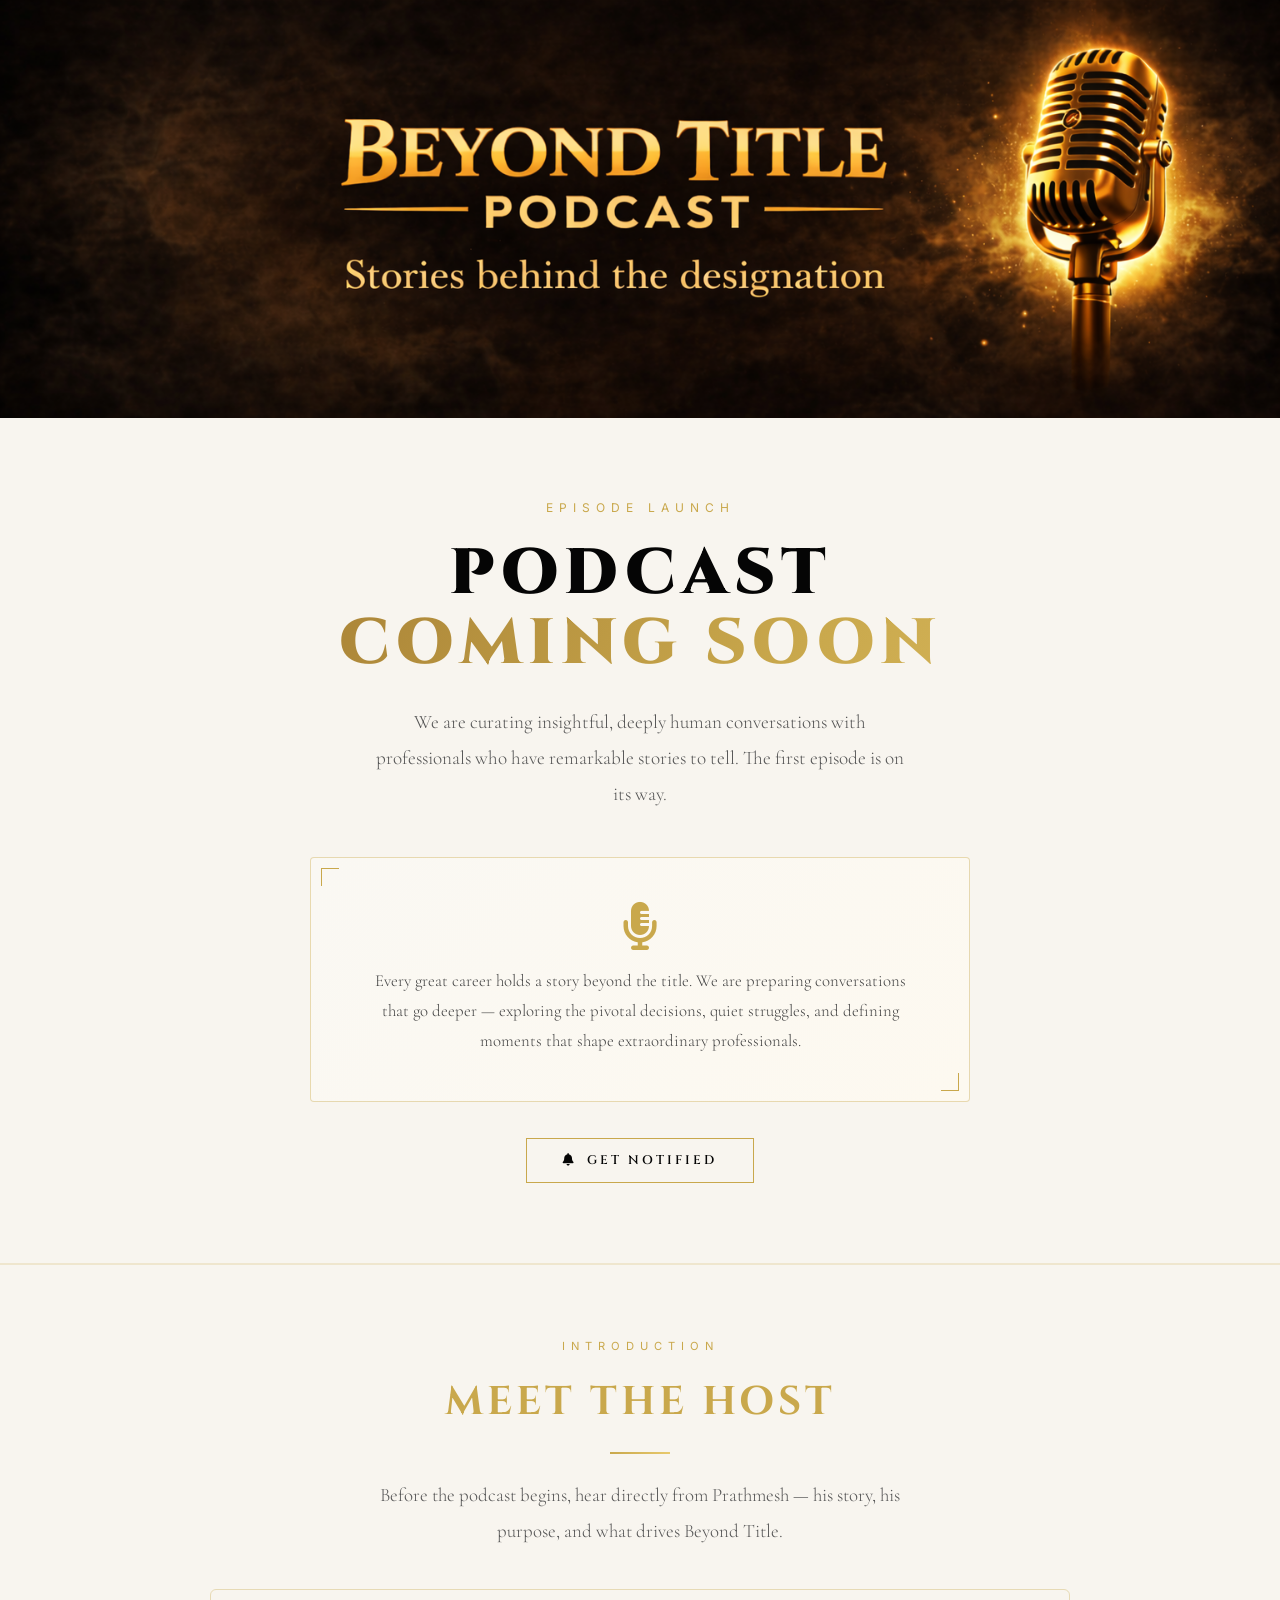
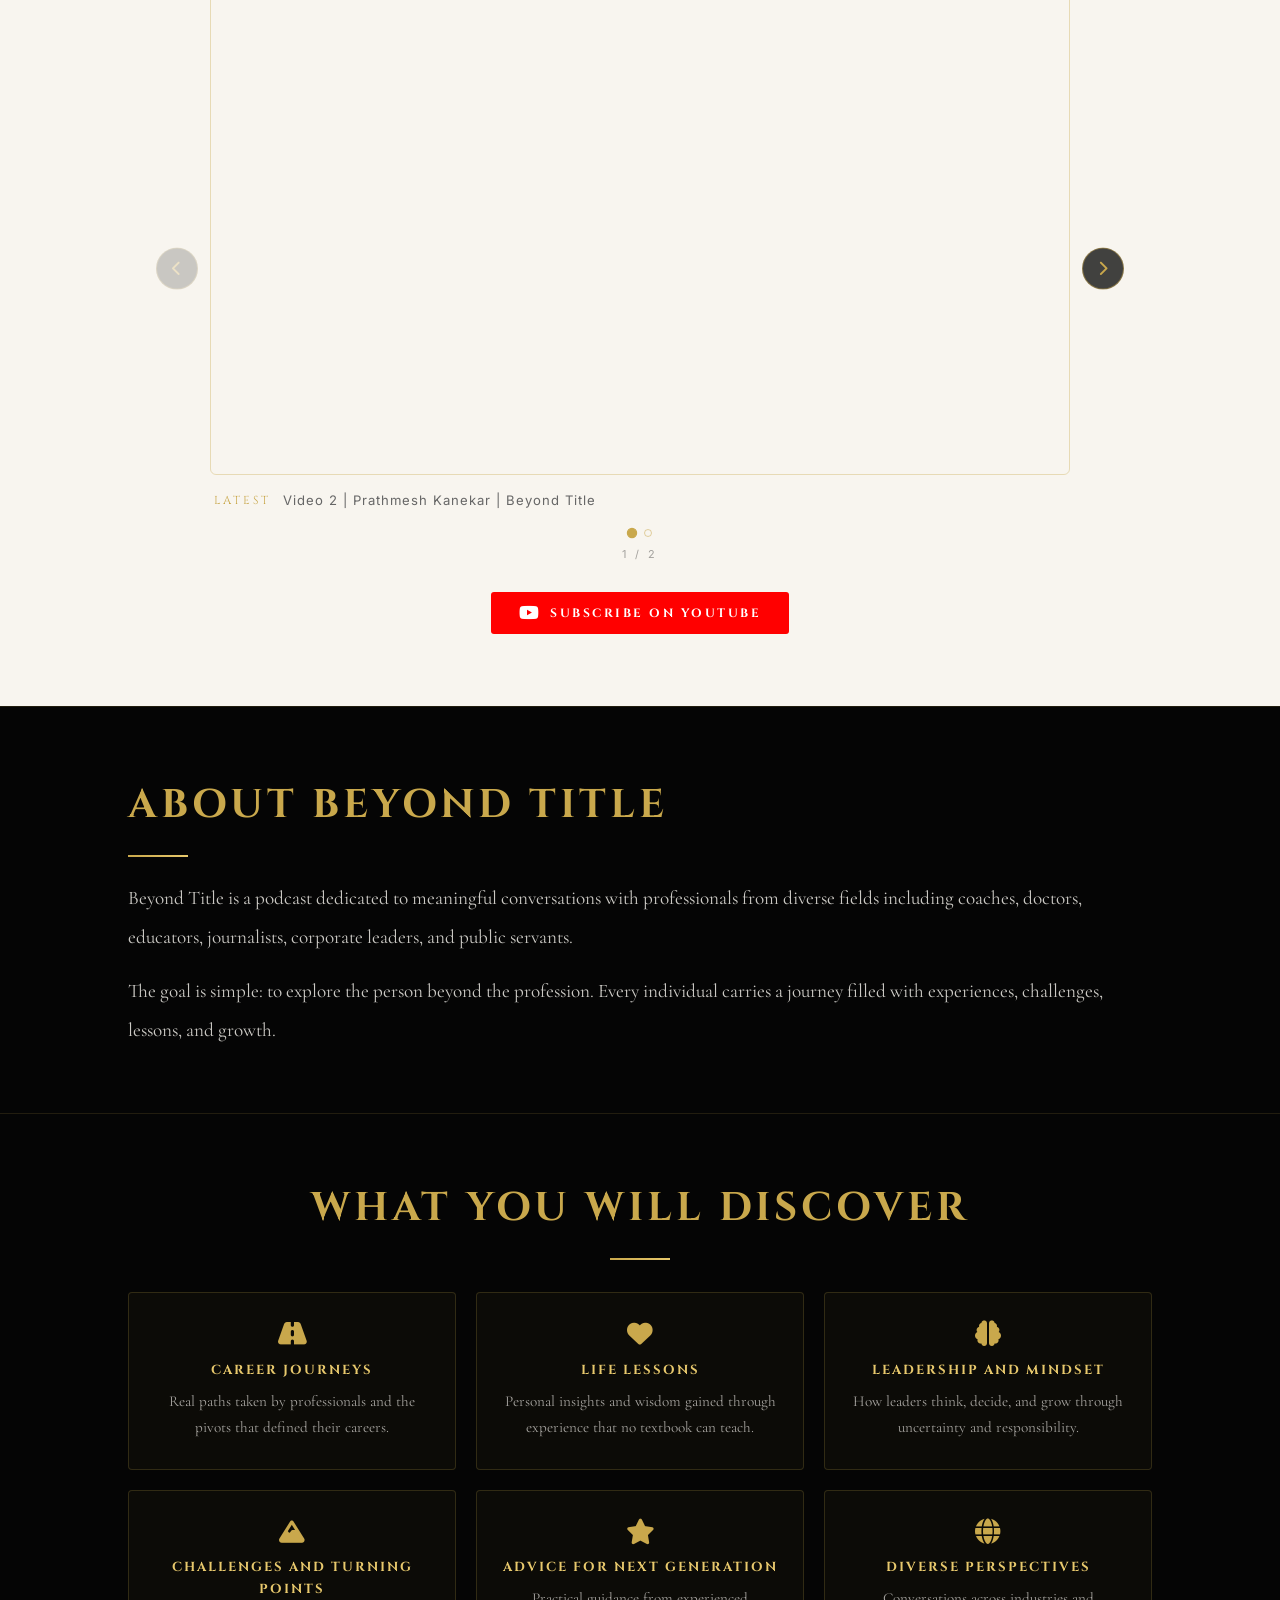
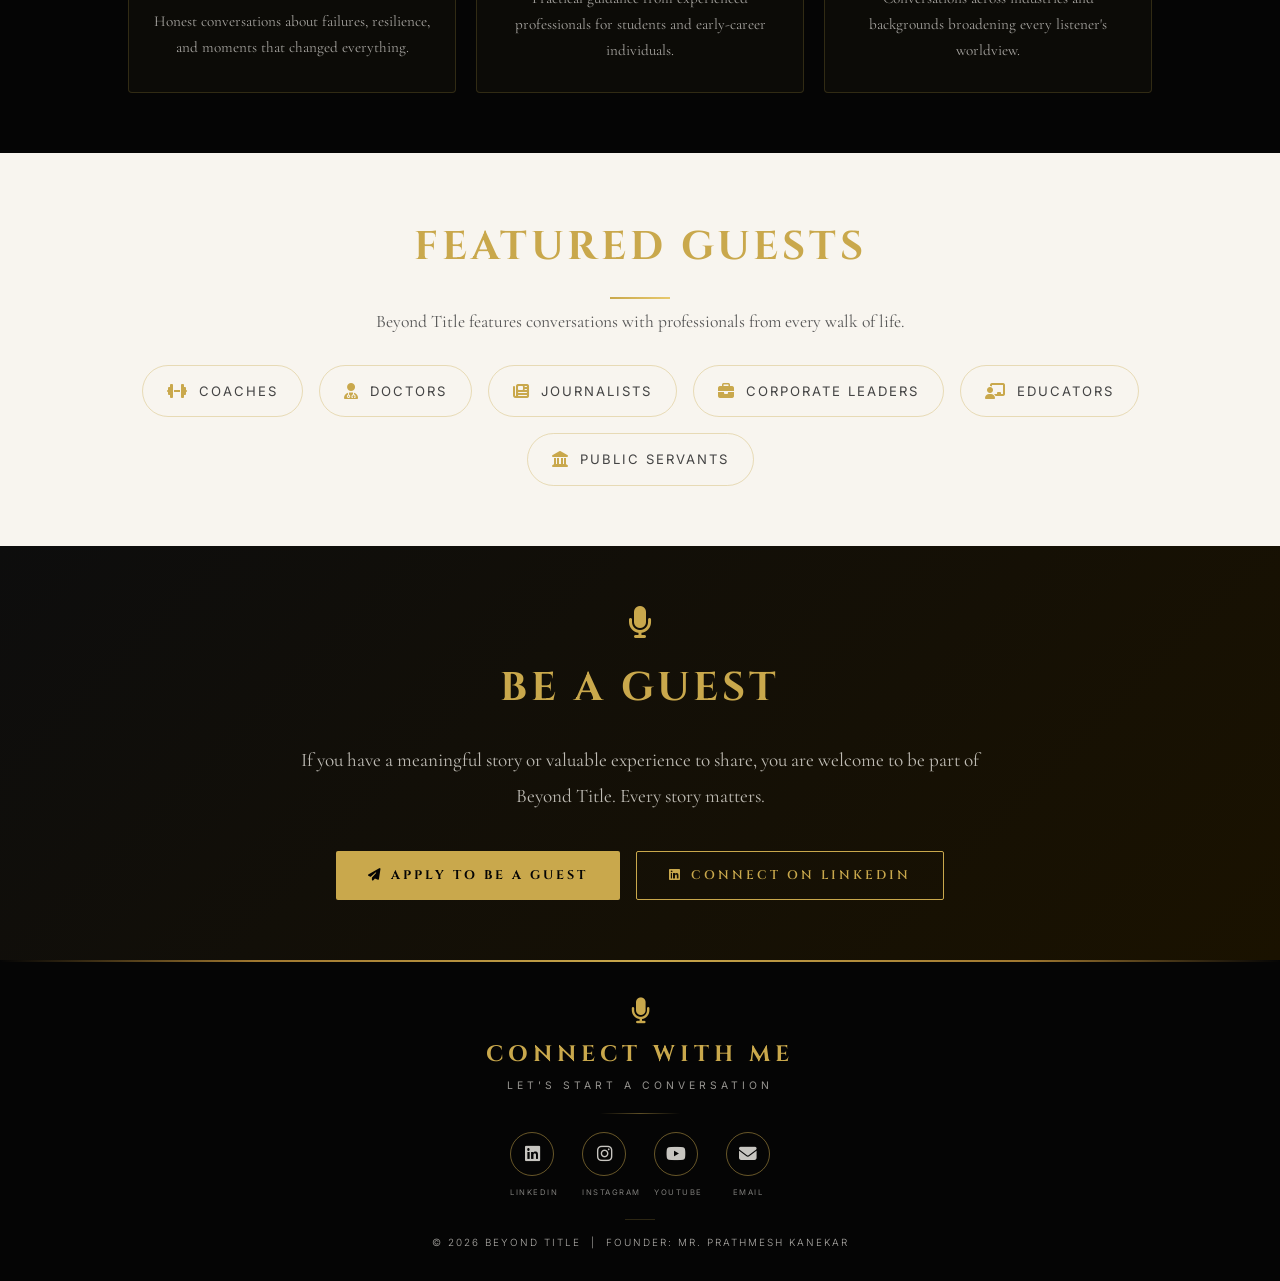
==== commit 95d8c2c9: "Update podcast.html" ====
--- a/podcast.html
+++ b/podcast.html
@@ -110,11 +110,13 @@
 // ============================================================
 var INTRO_VIDEOS = [
   {
+    id:    "PQXM83K_eAE",
+    title: "Video 2 | Prathmesh Kanekar | Beyond Title"
+  },
+  {
     id:    "aLdAUioHMK8",
     title: "Why I Started Beyond Title | Prathmesh Kanekar"
   }
-  // ---- ADD VIDEO 2 ABOVE THIS LINE when ready ----
-  // { id: "VIDEO_2_ID", title: "Video 2 Title" },
   // ---- ADD VIDEO 3 ABOVE VIDEO 2 when ready ----
   // { id: "VIDEO_3_ID", title: "Video 3 Title" },
 ];
--- a/style.css
+++ b/style.css
@@ -13,7 +13,9 @@
 @keyframes lineExpand{from{width:0}to{width:60px}}
 @keyframes shimmer{0%{background-position:-200% center}100%{background-position:200% center}}
 @keyframes float{0%,100%{transform:translateY(0)}50%{transform:translateY(-10px)}}
-.navbar{background:var(--black);padding:0 5%;border-bottom:1px solid rgba(201,168,76,0.3);position:fixed;top:0;left:0;right:0;z-index:1000;transform:translateY(-100%);transition:transform 0.35s cubic-bezier(0.25,0.46,0.45,0.94);}
+
+/* ── NAVBAR ── */
+.navbar{background:var(--black);padding:0 5%;border-bottom:1px solid rgba(201,168,76,0.3);position:fixed;top:0;left:0;right:0;z-index:1000;transform:translateY(-100%);transition:transform 0.18s cubic-bezier(0.25,0.46,0.45,0.94);}
 .navbar.visible{transform:translateY(0);}
 .nav-container{display:flex;justify-content:space-between;align-items:center;max-width:1400px;margin:auto;height:56px;}
 .nav-logo{display:flex;align-items:center;gap:10px;text-decoration:none;flex-shrink:0;}
@@ -30,9 +32,13 @@
 .nav-toggle.open span:nth-child(1){transform:rotate(45deg) translate(5px,5px);}
 .nav-toggle.open span:nth-child(2){opacity:0;}
 .nav-toggle.open span:nth-child(3){transform:rotate(-45deg) translate(5px,-5px);}
+
+/* ── HERO ── */
 .hero-section{position:relative;width:100%;line-height:0;font-size:0;background:var(--black);}
 .hero-banner-img{width:100%;height:auto;display:block;}
 .below-hero-name{background:var(--white);padding:0;}
+
+/* ── HOME PAGE ── */
 .content-wrapper{padding:clamp(32px,4vw,56px) clamp(5%,10%,12%);}
 .story-grid{display:grid;grid-template-columns:1.3fr 1fr;align-items:start;gap:56px;max-width:1200px;margin:auto;}
 .story-text{grid-column:1;grid-row:1;animation:slideInLeft 0.9s ease 0.2s both;}
@@ -57,6 +63,8 @@
 .profile-photo-wrapper:hover::after{bottom:-8px;right:-8px;}
 .profile-photo{width:100%;max-width:340px;border-radius:10px;border:3px solid var(--gold);display:block;position:relative;z-index:1;transition:var(--transition);filter:grayscale(10%);}
 .profile-photo:hover{transform:scale(1.02);filter:grayscale(0%);box-shadow:0 16px 50px rgba(201,168,76,0.2);}
+
+/* ── FULL SECTIONS ── */
 .full-section{padding:clamp(40px,5vw,64px) clamp(5%,10%,12%);border-top:1px solid rgba(201,168,76,0.15);}
 .full-section.dark{background:var(--black);color:var(--white);}
 .full-section.dark .section-heading{color:var(--gold);}
@@ -82,6 +90,8 @@
 .philosophy-quote::before{content:'\201C';font-family:'Cormorant Garamond',serif;font-size:6rem;color:rgba(201,168,76,0.2);position:absolute;top:-10px;left:16px;line-height:1;}
 .philosophy-quote p{font-size:clamp(1.1rem,1.8vw,1.4rem);font-style:italic;color:#222;line-height:2;position:relative;z-index:1;}
 .philosophy-quote cite{display:block;margin-top:14px;font-family:'Cinzel',serif;font-size:0.75rem;letter-spacing:3px;color:var(--gold);font-style:normal;}
+
+/* ── PODCAST PAGE ── */
 .what-discover{padding:clamp(40px,5vw,60px) clamp(5%,10%,12%);background:var(--black);border-top:1px solid rgba(201,168,76,0.15);}
 .what-discover-inner{max-width:1100px;margin:auto;}
 .discover-grid{display:grid;grid-template-columns:repeat(3,1fr);gap:20px;margin-top:32px;}
@@ -104,6 +114,8 @@
 .btn-gold:hover{background:var(--gold-light);box-shadow:0 8px 24px rgba(201,168,76,0.4);transform:translateY(-2px);}
 .btn-outline{display:inline-flex;align-items:center;gap:8px;padding:13px 32px;background:transparent;color:var(--gold);font-family:'Cinzel',serif;font-size:0.78rem;font-weight:600;letter-spacing:3px;border:1px solid var(--gold);cursor:pointer;transition:var(--transition);border-radius:2px;text-decoration:none;}
 .btn-outline:hover{background:rgba(201,168,76,0.1);transform:translateY(-2px);}
+
+/* ── COMING SOON ── */
 .coming-soon-section{text-align:center;padding:clamp(50px,7vw,80px) clamp(5%,10%,15%);position:relative;}
 .coming-soon-label{font-family:'Inter',sans-serif;font-size:0.75rem;letter-spacing:6px;color:var(--gold);text-transform:uppercase;margin-bottom:20px;animation:fadeUp 0.8s ease 0.2s both;}
 .coming-soon-title{font-family:'Cinzel',serif;font-size:clamp(2rem,5.5vw,4rem);font-weight:900;color:var(--black);letter-spacing:6px;line-height:1.1;animation:fadeUp 0.8s ease 0.35s both;}
@@ -120,14 +132,36 @@
 .notify-btn::before{content:'';position:absolute;inset:0;background:var(--gold);transform:scaleX(0);transform-origin:left;transition:transform 0.4s ease;z-index:-1;}
 .notify-btn:hover{color:var(--black);}
 .notify-btn:hover::before{transform:scaleX(1);}
-.video-section{max-width:820px;margin:52px auto 0;animation:fadeUp 0.9s ease 0.7s both;}
-.video-section-label{font-family:'Inter',sans-serif;font-size:0.7rem;letter-spacing:5px;color:var(--gold);text-transform:uppercase;margin-bottom:14px;text-align:center;}
+
+/* ── INTRODUCTION SECTION ── */
+.intro-section{padding:clamp(48px,6vw,72px) clamp(5%,10%,12%);background:var(--white);border-top:2px solid rgba(201,168,76,0.2);}
+.intro-section-inner{max-width:860px;margin:auto;text-align:center;}
+.intro-label{font-family:'Inter',sans-serif;font-size:0.7rem;letter-spacing:6px;color:var(--gold);text-transform:uppercase;margin-bottom:12px;display:block;}
+.intro-desc{font-size:clamp(1rem,1.6vw,1.18rem);color:#555;max-width:580px;margin:0 auto 40px;line-height:1.9;font-weight:300;}
+.intro-carousel-wrap{width:100%;}
+
+/* ── VIDEO CAROUSEL (shared by intro section) ── */
+.carousel-container{position:relative;width:100%;}
+.carousel-video-wrap{width:100%;}
 .video-wrapper{position:relative;padding-bottom:56.25%;height:0;overflow:hidden;border-radius:6px;border:1px solid rgba(201,168,76,0.35);transition:var(--transition);}
 .video-wrapper:hover{border-color:var(--gold);}
-.video-wrapper iframe,.video-wrapper video{position:absolute;top:0;left:0;width:100%;height:100%;border:none;}
-.video-placeholder{position:absolute;inset:0;display:flex;flex-direction:column;align-items:center;justify-content:center;background:linear-gradient(135deg,#1a1a1a,#0d0d0d);color:rgba(248,245,239,0.45);gap:14px;}
-.video-placeholder i{font-size:3rem;color:rgba(201,168,76,0.4);}
-.video-placeholder p{font-family:'Inter',sans-serif;font-size:0.75rem;letter-spacing:3px;text-transform:uppercase;}
+.video-wrapper iframe{position:absolute;top:0;left:0;width:100%;height:100%;border:none;}
+.carousel-arrow{position:absolute;top:50%;transform:translateY(-70%);z-index:10;background:rgba(5,5,5,0.75);border:1px solid rgba(201,168,76,0.5);color:var(--gold);width:42px;height:42px;border-radius:50%;cursor:pointer;display:flex;align-items:center;justify-content:center;font-size:0.95rem;transition:var(--transition);}
+.carousel-arrow:hover{background:rgba(201,168,76,0.15);border-color:var(--gold);}
+.carousel-prev{left:-54px;}
+.carousel-next{right:-54px;}
+.carousel-ep-info{display:flex;align-items:center;gap:12px;margin-top:14px;padding:0 4px;}
+.carousel-ep-number{font-family:'Cinzel',serif;font-size:0.72rem;letter-spacing:3px;color:var(--gold);flex-shrink:0;}
+.carousel-ep-title{font-family:'Inter',sans-serif;font-size:0.82rem;color:#666;letter-spacing:1px;text-align:left;}
+.carousel-dots{display:flex;justify-content:center;gap:8px;margin-top:18px;}
+.carousel-dot{width:8px;height:8px;border-radius:50%;border:1px solid rgba(201,168,76,0.5);background:transparent;cursor:pointer;padding:0;transition:var(--transition);}
+.carousel-dot.active{background:var(--gold);border-color:var(--gold);transform:scale(1.3);}
+.carousel-counter{text-align:center;font-family:'Inter',sans-serif;font-size:0.68rem;letter-spacing:3px;color:rgba(0,0,0,0.35);margin-top:8px;}
+.yt-subscribe-btn{display:inline-flex;align-items:center;gap:9px;margin-top:28px;padding:11px 28px;background:#ff0000;color:#fff;font-family:'Cinzel',serif;font-size:0.75rem;font-weight:700;letter-spacing:2.5px;border:none;border-radius:3px;text-decoration:none;transition:var(--transition);}
+.yt-subscribe-btn:hover{background:#cc0000;transform:translateY(-2px);box-shadow:0 8px 20px rgba(255,0,0,0.25);}
+.yt-subscribe-btn i{font-size:1.1rem;}
+
+/* ── MODAL ── */
 .modal-overlay{display:none;position:fixed;inset:0;background:rgba(5,5,5,0.88);z-index:9999;align-items:center;justify-content:center;backdrop-filter:blur(6px);}
 .modal-overlay.active{display:flex;animation:fadeIn 0.3s ease;}
 .modal-box{background:var(--white);border:1px solid rgba(201,168,76,0.5);border-radius:6px;padding:40px 40px 36px;max-width:500px;width:92%;text-align:center;position:relative;animation:fadeUp 0.4s ease both;}
@@ -148,6 +182,8 @@
 .modal-success{display:none;flex-direction:column;align-items:center;gap:12px;padding:16px 0 8px;}
 .modal-success i{font-size:2.8rem;color:var(--gold);}
 .modal-success p{font-size:1rem;color:#333;font-weight:400;}
+
+/* ── FOOTER ── */
 .footer-section{background:var(--black);color:var(--white);text-align:center;position:relative;overflow:hidden;}
 .footer-section::before{content:'';display:block;height:2px;background:linear-gradient(to right,transparent 0%,var(--gold-dark) 20%,var(--gold) 50%,var(--gold-dark) 80%,transparent 100%);}
 .footer-content{position:relative;z-index:1;max-width:600px;margin:auto;padding:36px 20px 30px;}
@@ -165,8 +201,12 @@
 .social-label span{width:44px;text-align:center;font-family:'Inter',sans-serif;font-size:0.48rem;letter-spacing:1.5px;color:rgba(248,245,239,0.5);text-transform:uppercase;display:block;}
 .footer-divider{width:30px;height:1px;background:rgba(201,168,76,0.2);margin:0 auto 14px;}
 .copyright{font-size:0.62rem;letter-spacing:2px;font-family:'Inter',sans-serif;font-weight:300;color:rgba(248,245,239,0.7);}
+
+/* ── SCROLL REVEAL ── */
 .reveal{opacity:0;transform:translateY(28px);transition:opacity 0.7s ease,transform 0.7s ease;}
 .reveal.visible{opacity:1;transform:translateY(0);}
+
+/* ── TABLET ── */
 @media(max-width:900px){
   .story-grid{grid-template-columns:1fr;gap:32px;}
   .story-text{grid-column:1;grid-row:1;}
@@ -179,24 +219,57 @@
   .modal-form{grid-template-columns:1fr;}
   .modal-input.full{grid-column:1;}
   .modal-submit{grid-column:1;}
+  .carousel-prev{left:-16px;}
+  .carousel-next{right:-16px;}
+  .carousel-arrow{width:34px;height:34px;font-size:0.8rem;}
 }
+
+/* ── MOBILE ── */
 @media(max-width:768px){
   .nav-container{justify-content:space-between;}
   .nav-toggle{display:flex;}
   .nav-links{display:none;flex-direction:column;position:fixed;top:56px;left:0;right:0;background:rgba(5,5,5,0.98);padding:16px 0;gap:0;border-bottom:1px solid rgba(201,168,76,0.3);z-index:999;}
   .nav-links.open{display:flex;}
-  .nav-links li a{display:block;padding:13px 36px;font-size:0.85rem;border-bottom:1px solid rgba(201,168,76,0.08);}
-  .philosophy-quote{padding:24px 28px;}
-  .coming-soon-box{padding:32px 20px;}
+  .nav-links li a{display:block;padding:14px 36px;font-size:0.85rem;border-bottom:1px solid rgba(201,168,76,0.08);}
+  .philosophy-quote{padding:24px 22px;}
+  .coming-soon-box{padding:28px 18px;}
+  .coming-soon-section{padding:40px 5%;}
   .guest-btn-row{flex-direction:column;align-items:center;}
+  .btn-gold,.btn-outline{width:100%;max-width:320px;justify-content:center;}
+  .story-text p{font-size:1rem;}
+  .founder-name-text{font-size:0.95rem;letter-spacing:4px;white-space:normal;padding:12px 22px;}
+  .full-section{padding:36px 5%;}
+  .full-section-inner{padding:0;}
+  .be-guest-inner p{font-size:1rem;}
+  .guests-grid{gap:10px;}
+  .guest-chip{padding:11px 18px;font-size:0.78rem;}
+  .social-icons{gap:20px;}
+  .social-label{gap:20px;}
+  .intro-section{padding:40px 5%;}
 }
+
+/* ── SMALL MOBILE ── */
 @media(max-width:480px){
-  .content-wrapper{padding:32px 6%;}
-  .profile-photo{max-width:260px;}
+  .content-wrapper{padding:28px 5%;}
+  .profile-photo{max-width:240px;}
   .bg-grid{grid-template-columns:1fr;}
   .discover-grid{grid-template-columns:1fr;}
-  .social-icons{gap:20px;}
-  .social-label{gap:20px;}
-  .social-label span{width:36px;}
-  .social-icons a{width:36px;height:36px;}
-}+  .social-icons{gap:16px;}
+  .social-label{gap:16px;}
+  .social-label span{width:36px;font-size:0.44rem;}
+  .social-icons a{width:38px;height:38px;}
+  .section-heading{font-size:1.4rem;letter-spacing:3px;}
+  .coming-soon-title{font-size:clamp(1.8rem,9vw,3rem);letter-spacing:3px;}
+  .coming-soon-box{padding:22px 14px;}
+  .coming-soon-box p{font-size:0.95rem;}
+  .notify-btn{width:100%;justify-content:center;}
+  .modal-box{padding:28px 20px 24px;}
+  .purpose-item{padding:16px 14px;}
+  .bg-card{padding:22px 12px;}
+  .discover-card{padding:20px 16px;}
+  .carousel-prev{left:-12px;}
+  .carousel-next{right:-12px;}
+  .carousel-arrow{width:30px;height:30px;font-size:0.75rem;background:rgba(5,5,5,0.9);}
+  .carousel-ep-info{flex-direction:column;align-items:flex-start;gap:4px;}
+  .yt-subscribe-btn{width:100%;max-width:320px;justify-content:center;}
+}
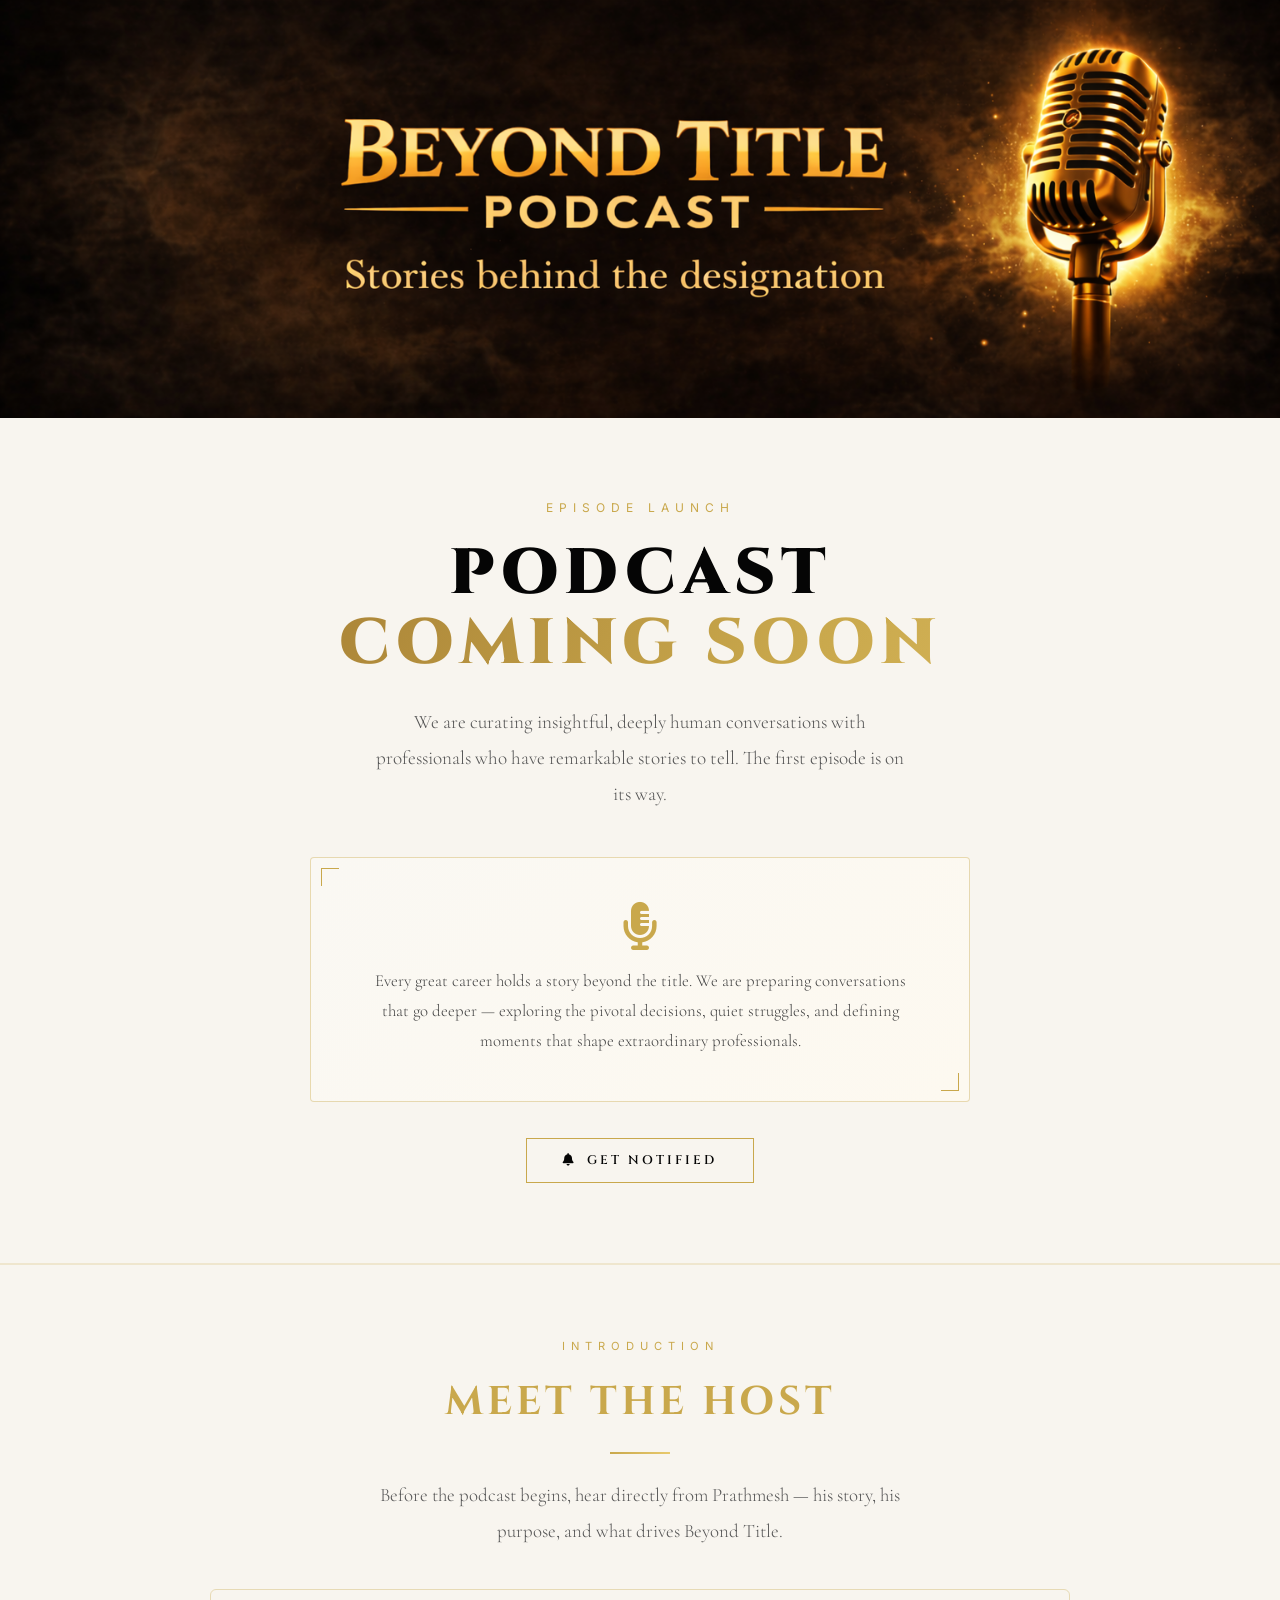
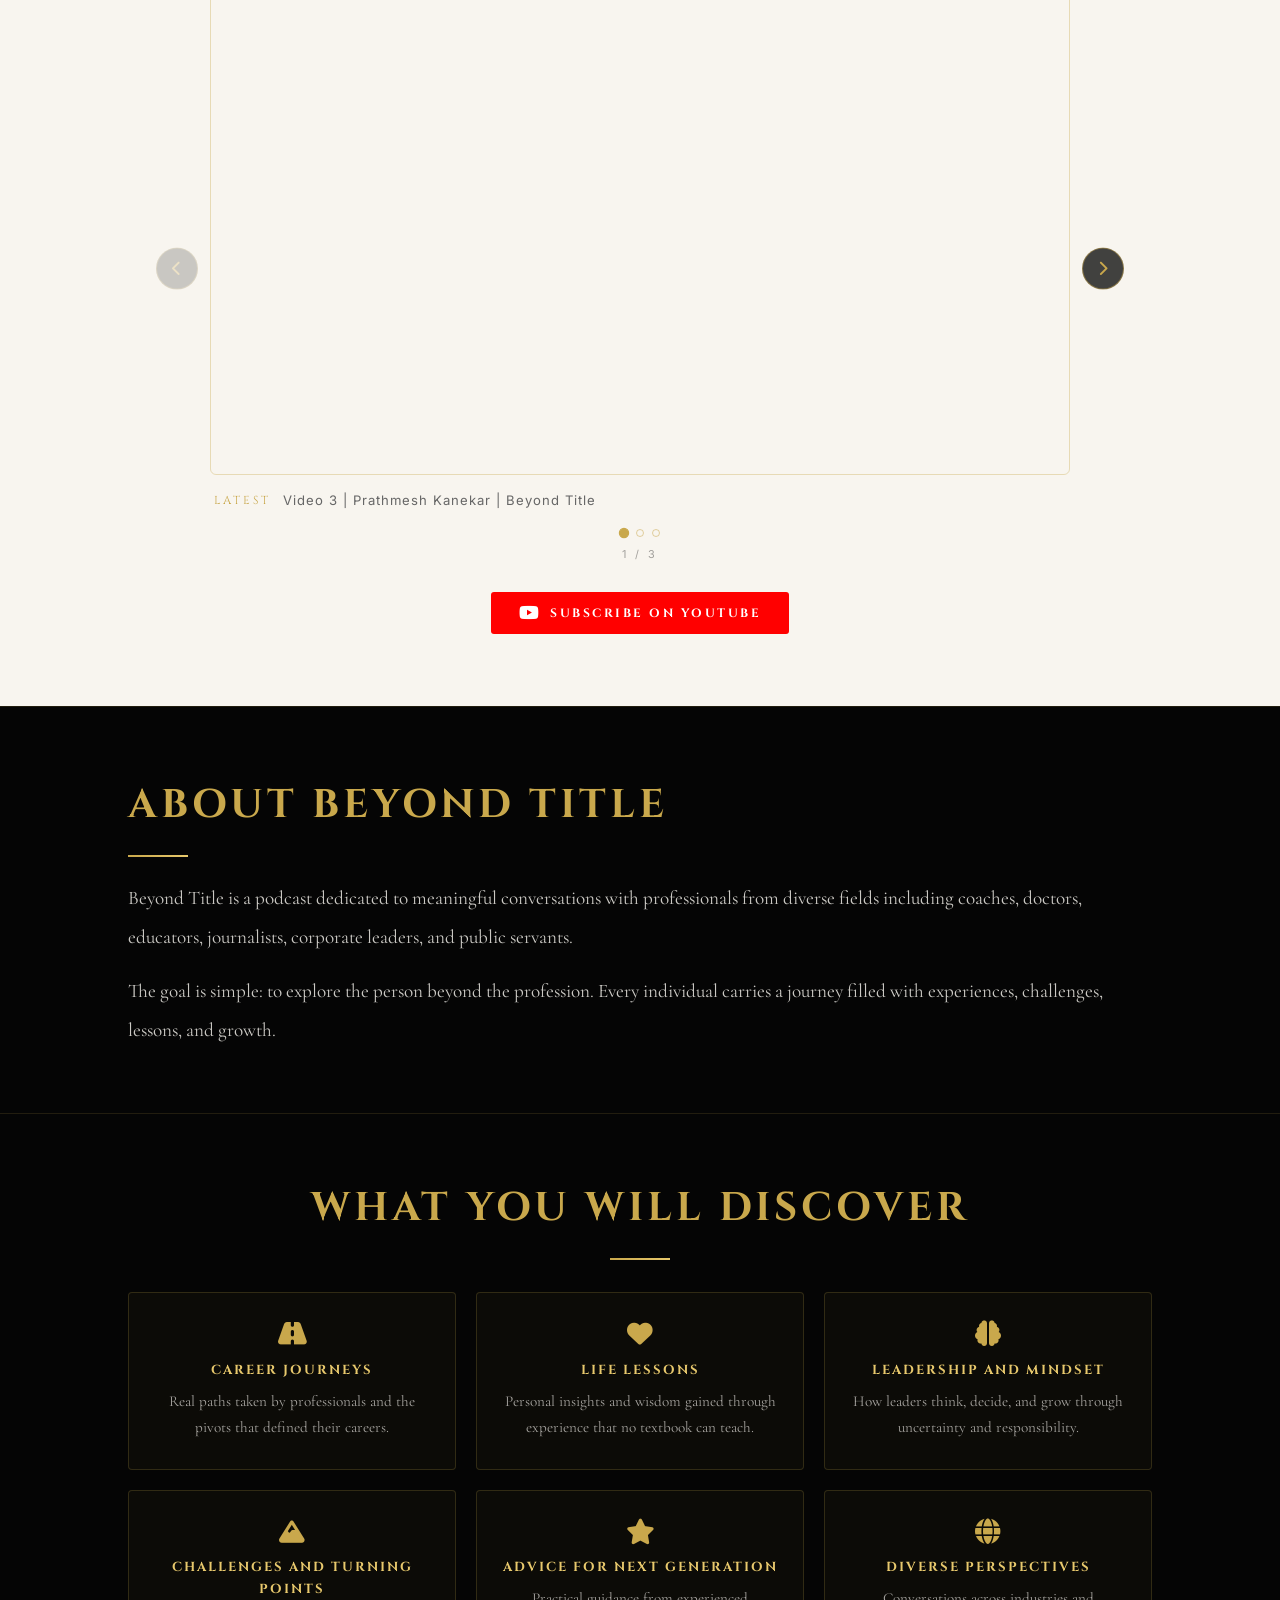
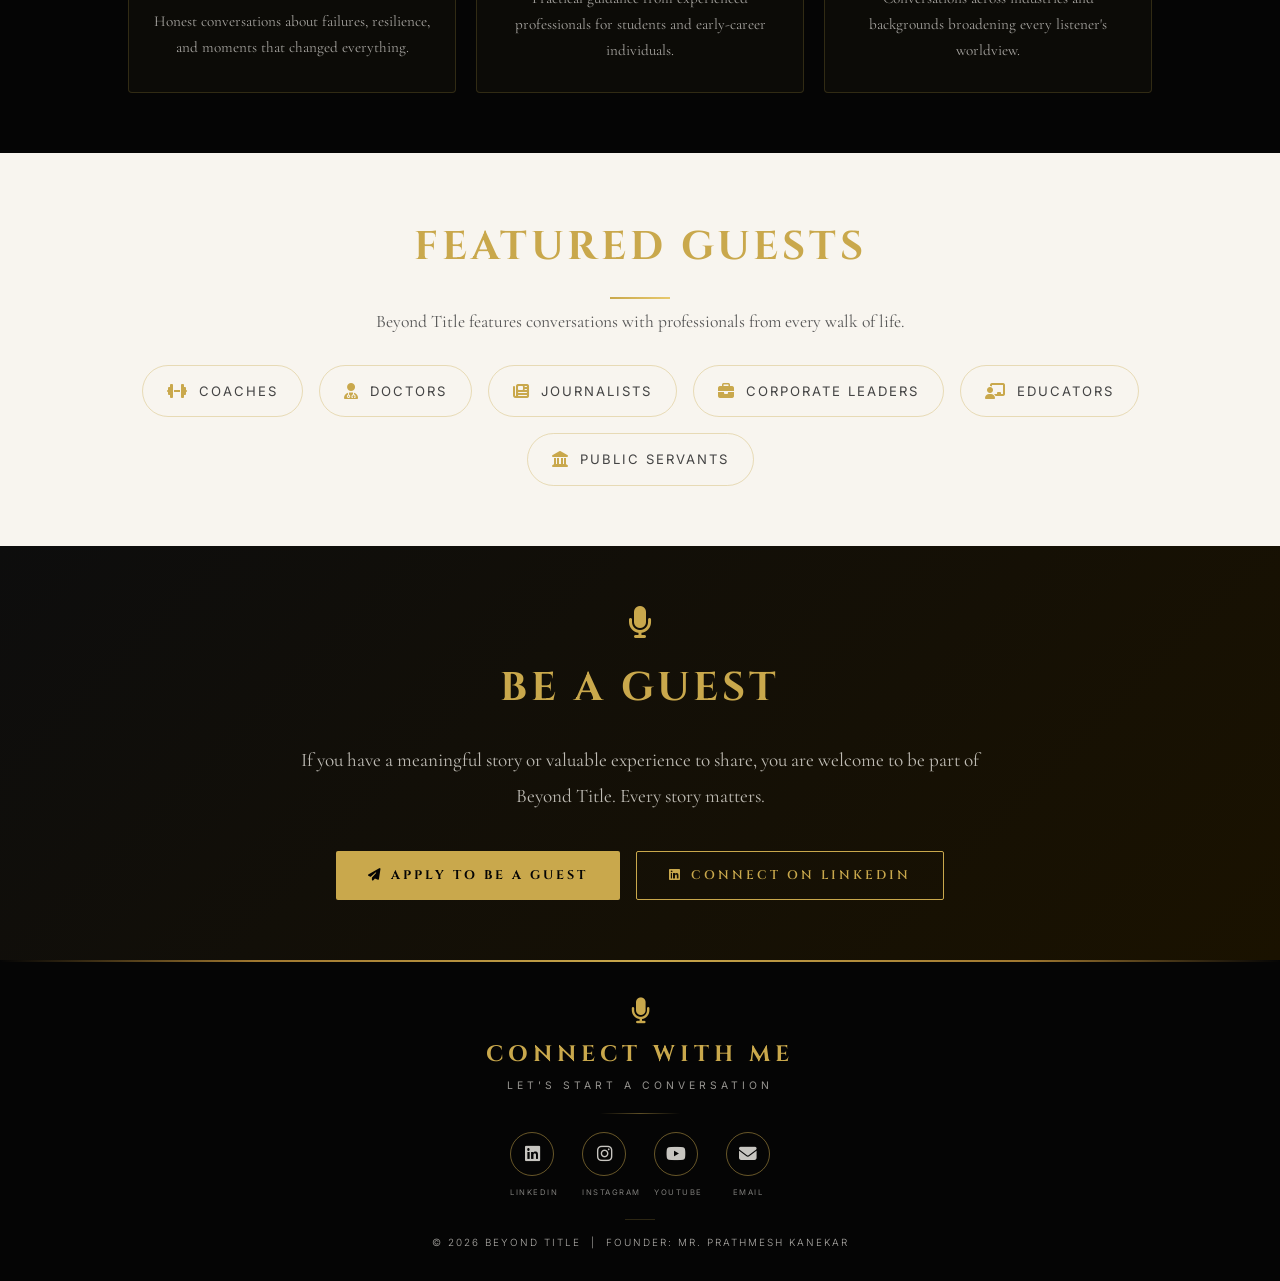
==== commit c026f5cc: "Update podcast.html" ====
--- a/podcast.html
+++ b/podcast.html
@@ -109,6 +109,10 @@
 // The TOP entry is ALWAYS what visitors see first.
 // ============================================================
 var INTRO_VIDEOS = [
+  {
+    id:    "MGCyFKlxE3M",
+    title: "Video 3 | Prathmesh Kanekar | Beyond Title"
+  },
   {
     id:    "PQXM83K_eAE",
     title: "Video 2 | Prathmesh Kanekar | Beyond Title"
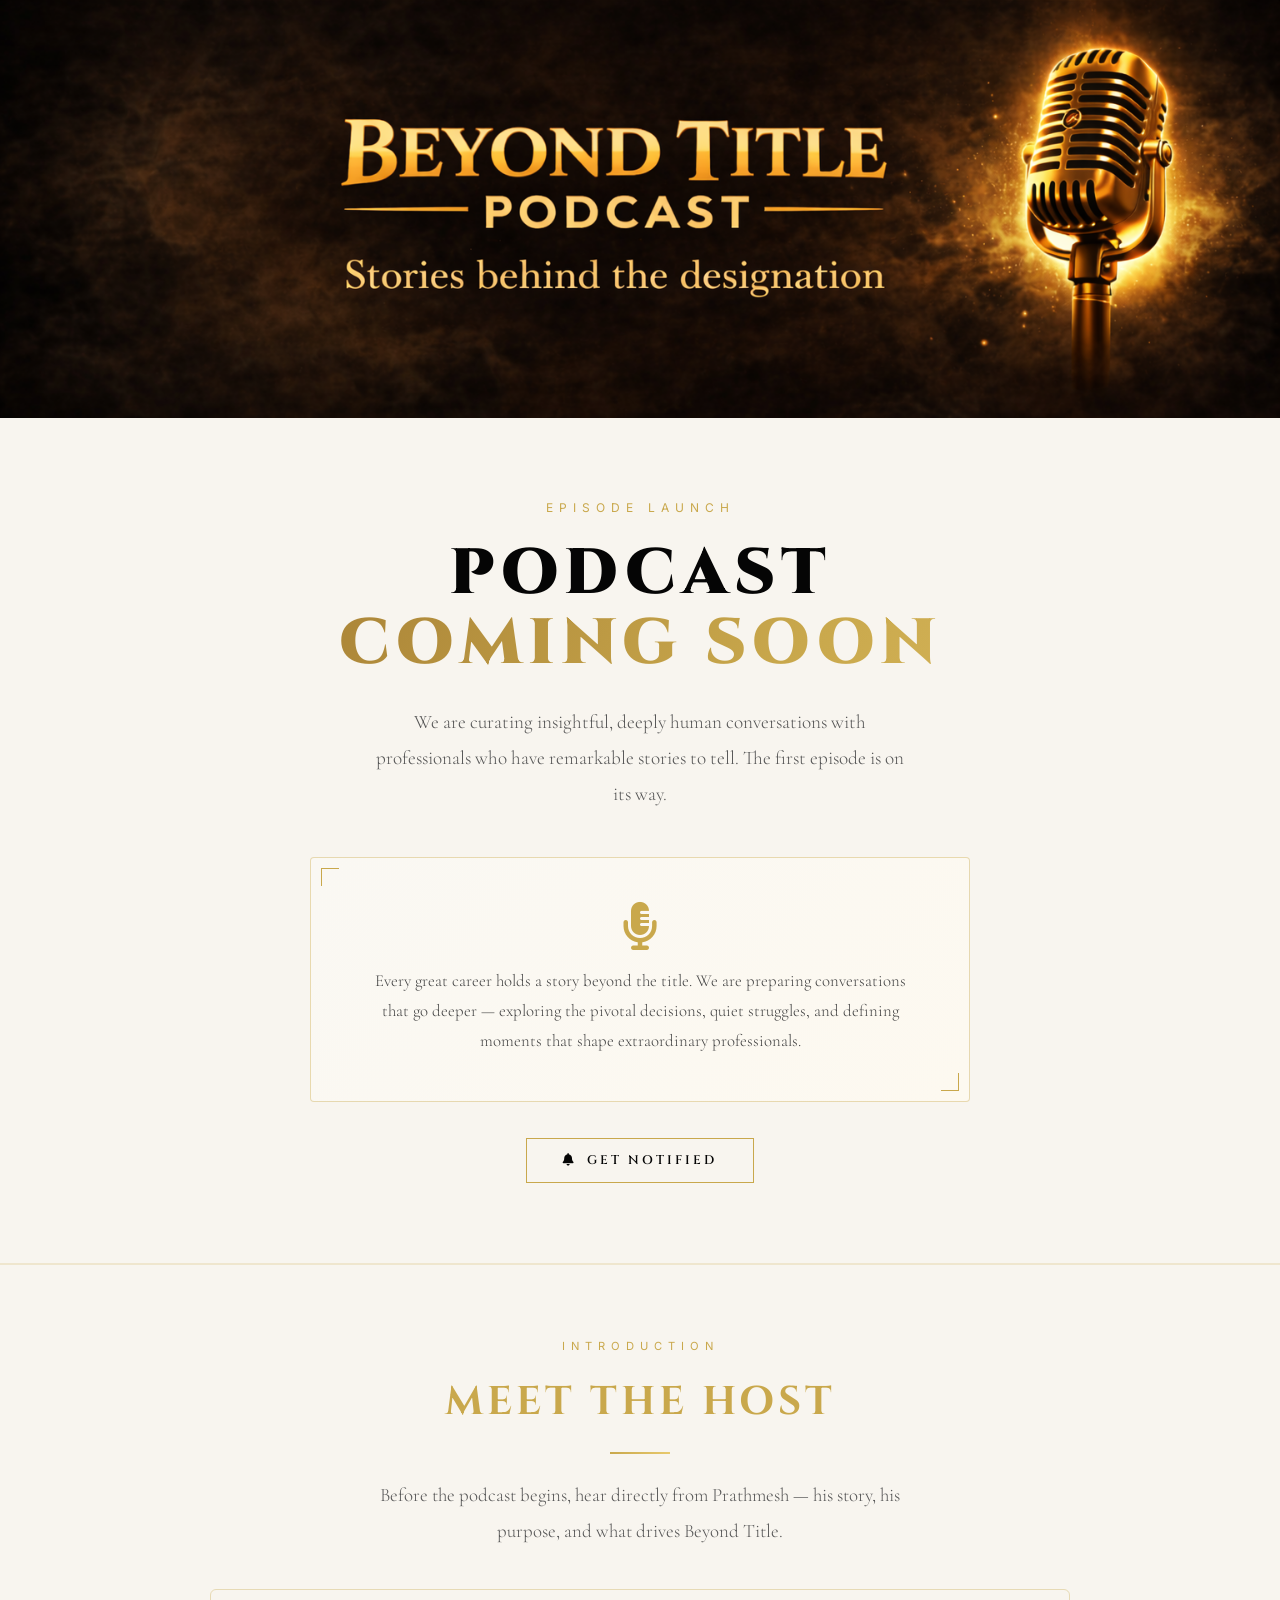
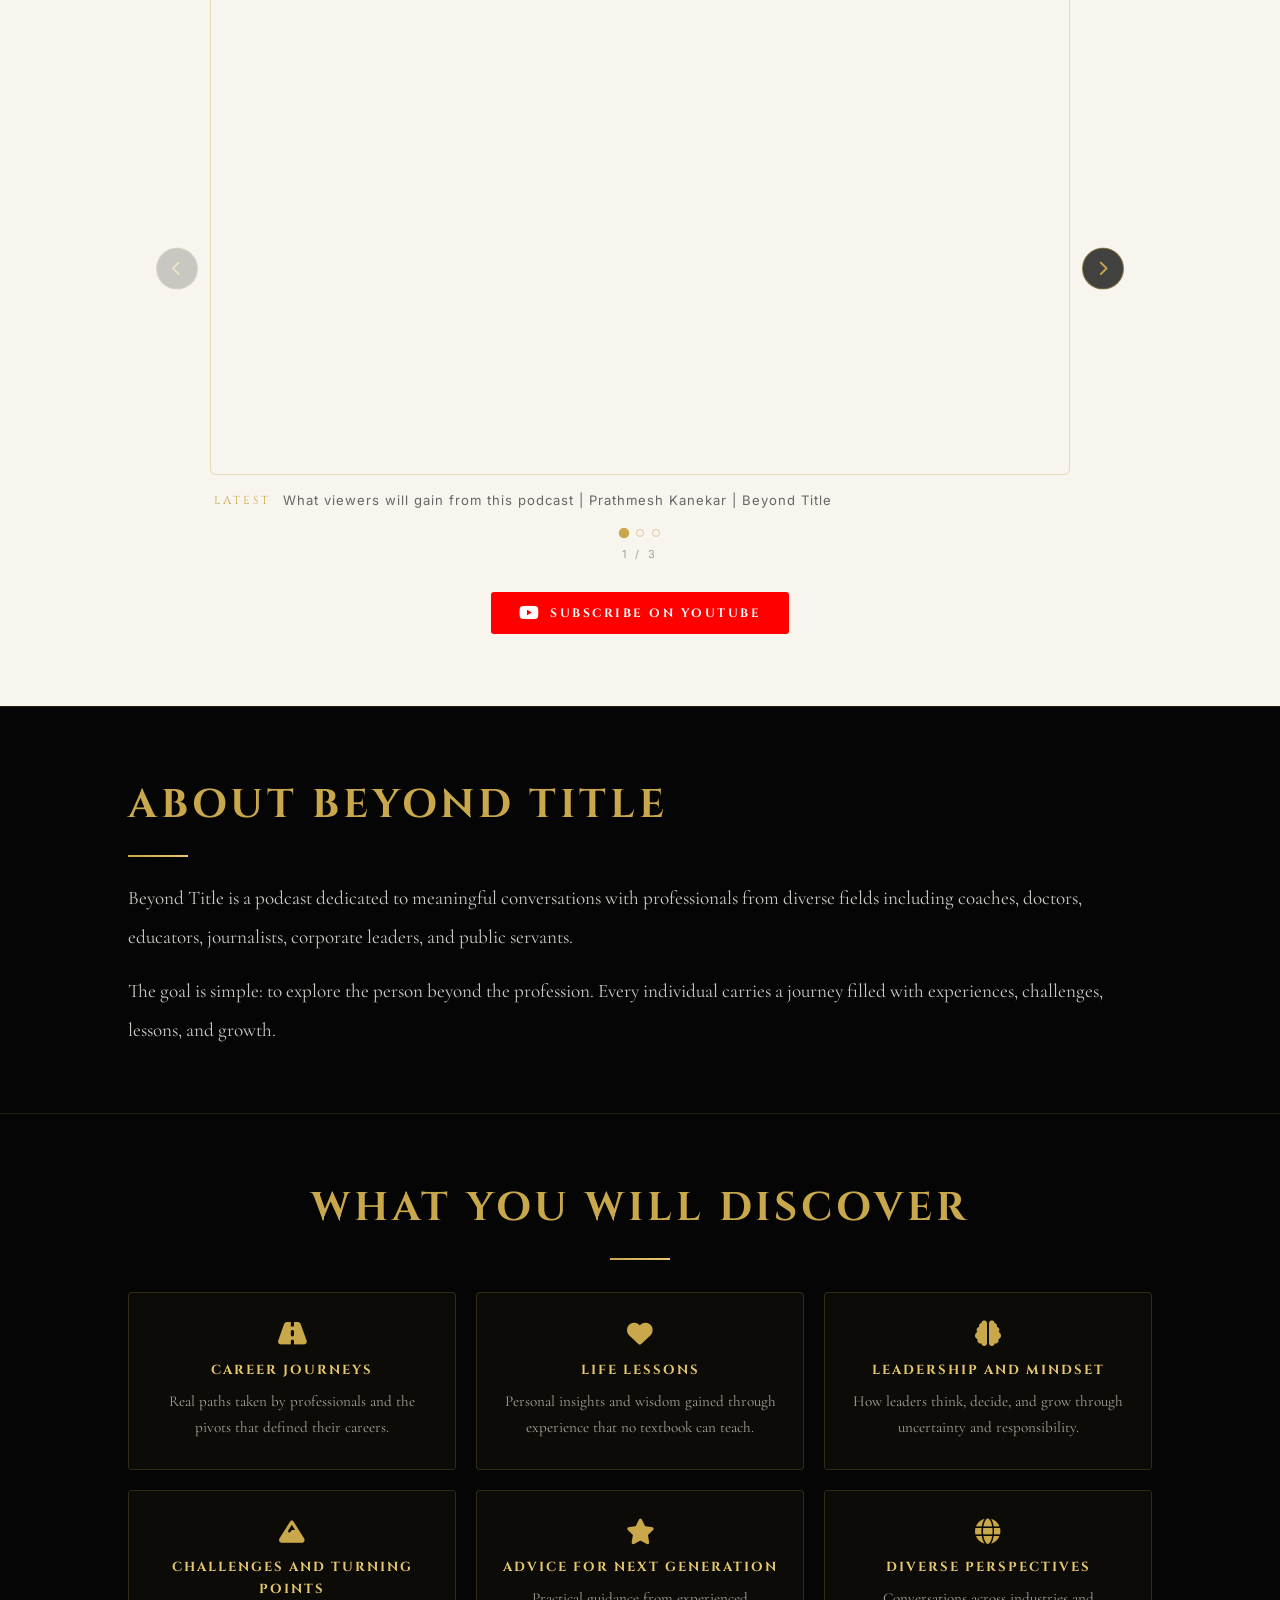
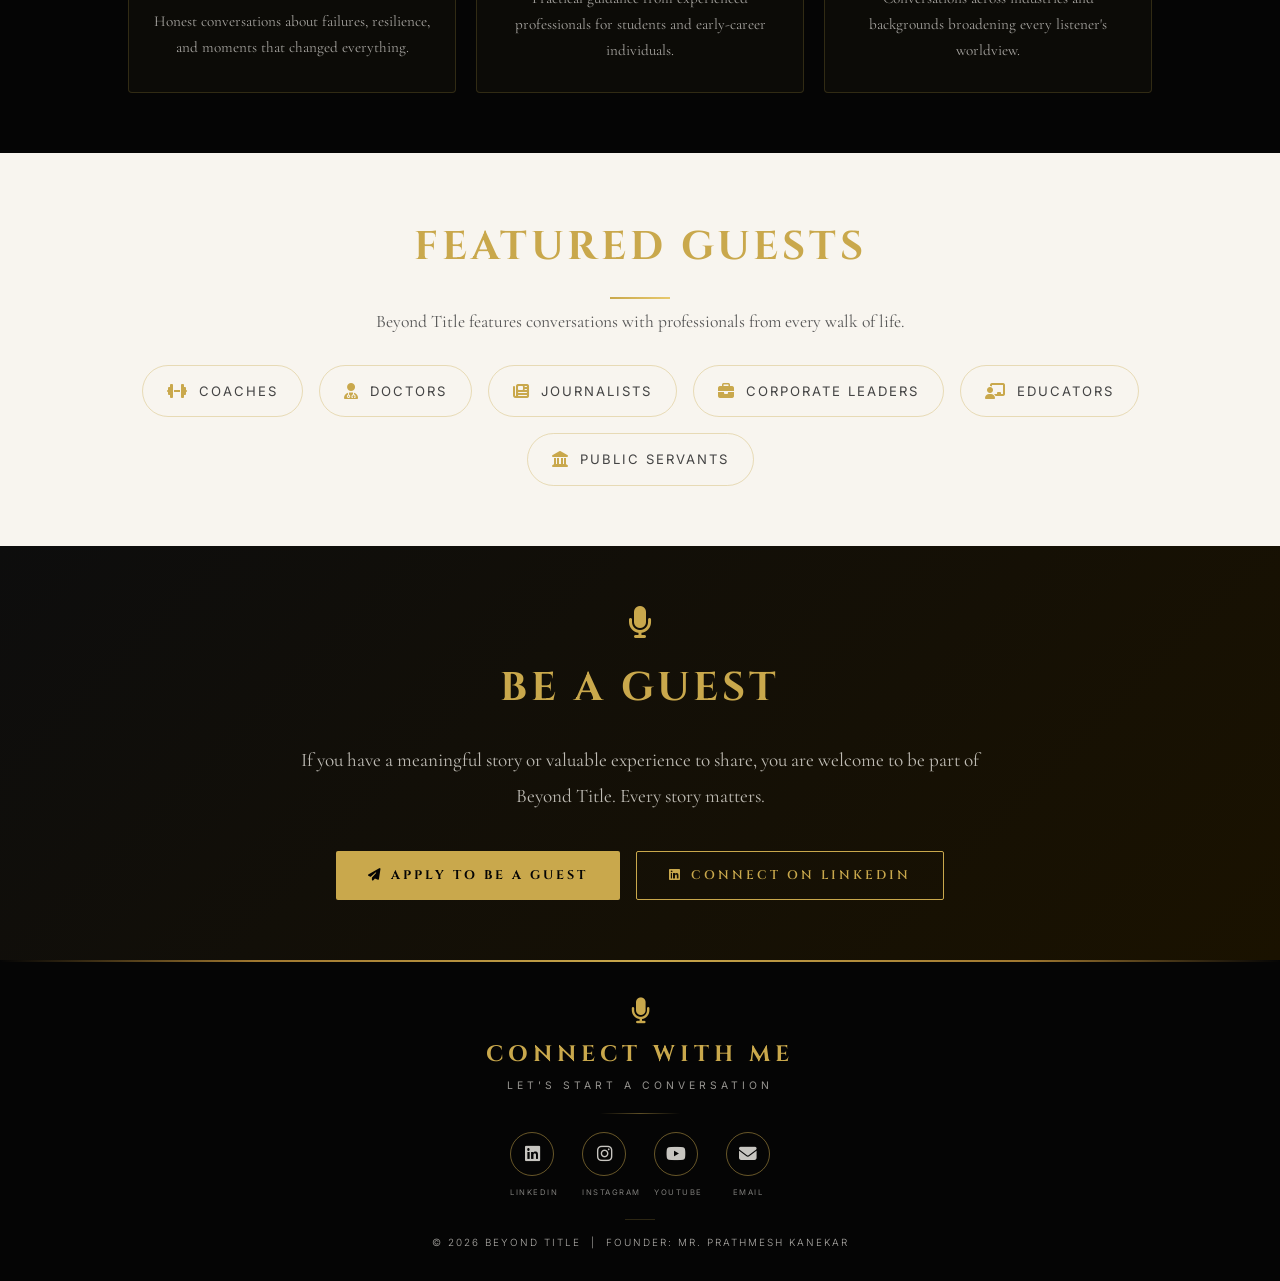
==== commit c187ae56: "Update podcast.html" ====
--- a/podcast.html
+++ b/podcast.html
@@ -111,15 +111,15 @@
 var INTRO_VIDEOS = [
   {
     id:    "MGCyFKlxE3M",
-    title: "Video 3 | Prathmesh Kanekar | Beyond Title"
+    title: "What viewers will gain from this podcast | Prathmesh Kanekar | Beyond Title"
   },
   {
     id:    "PQXM83K_eAE",
-    title: "Video 2 | Prathmesh Kanekar | Beyond Title"
+    title: "What Beyond Title Stands For | Prathmesh Kanekar | Beyond Title"
   },
   {
     id:    "aLdAUioHMK8",
-    title: "Why I Started Beyond Title | Prathmesh Kanekar"
+    title: "My story - Why I started beyond title | Prathmesh Kanekar"
   }
   // ---- ADD VIDEO 3 ABOVE VIDEO 2 when ready ----
   // { id: "VIDEO_3_ID", title: "Video 3 Title" },
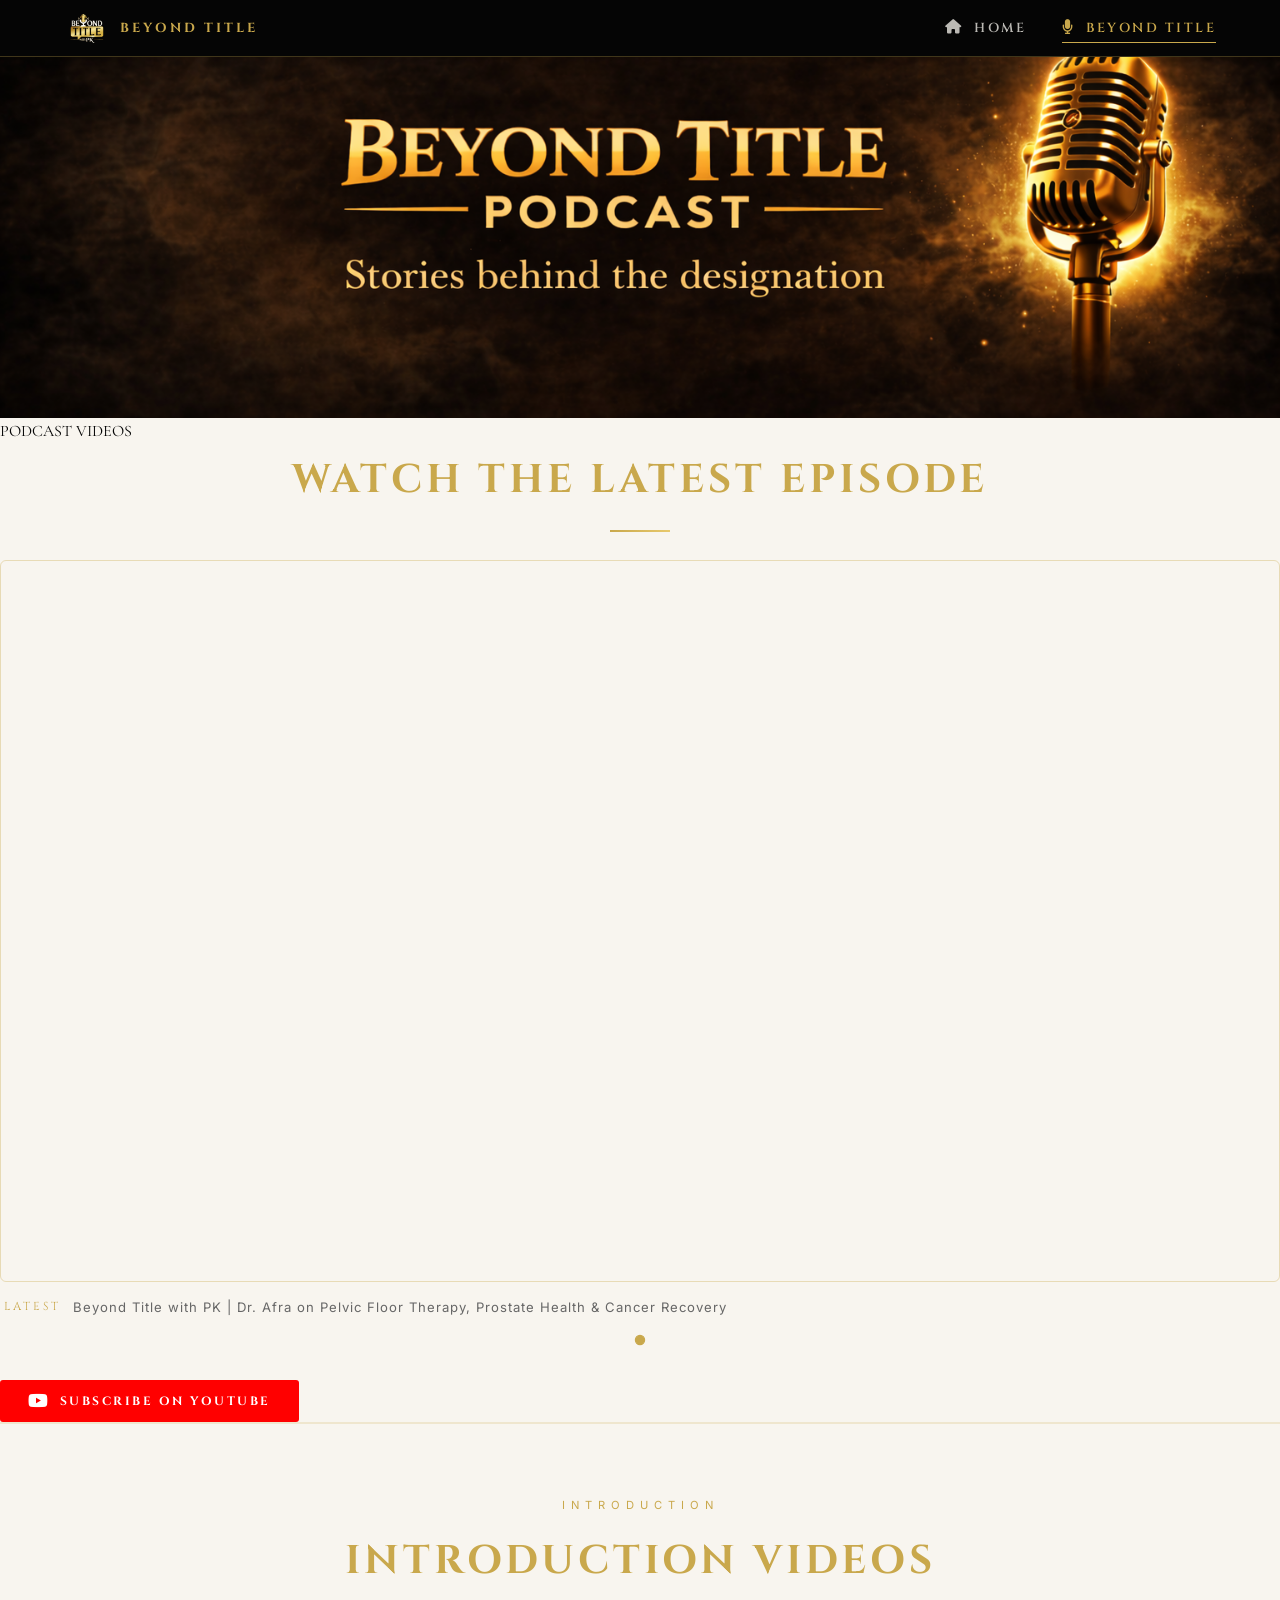
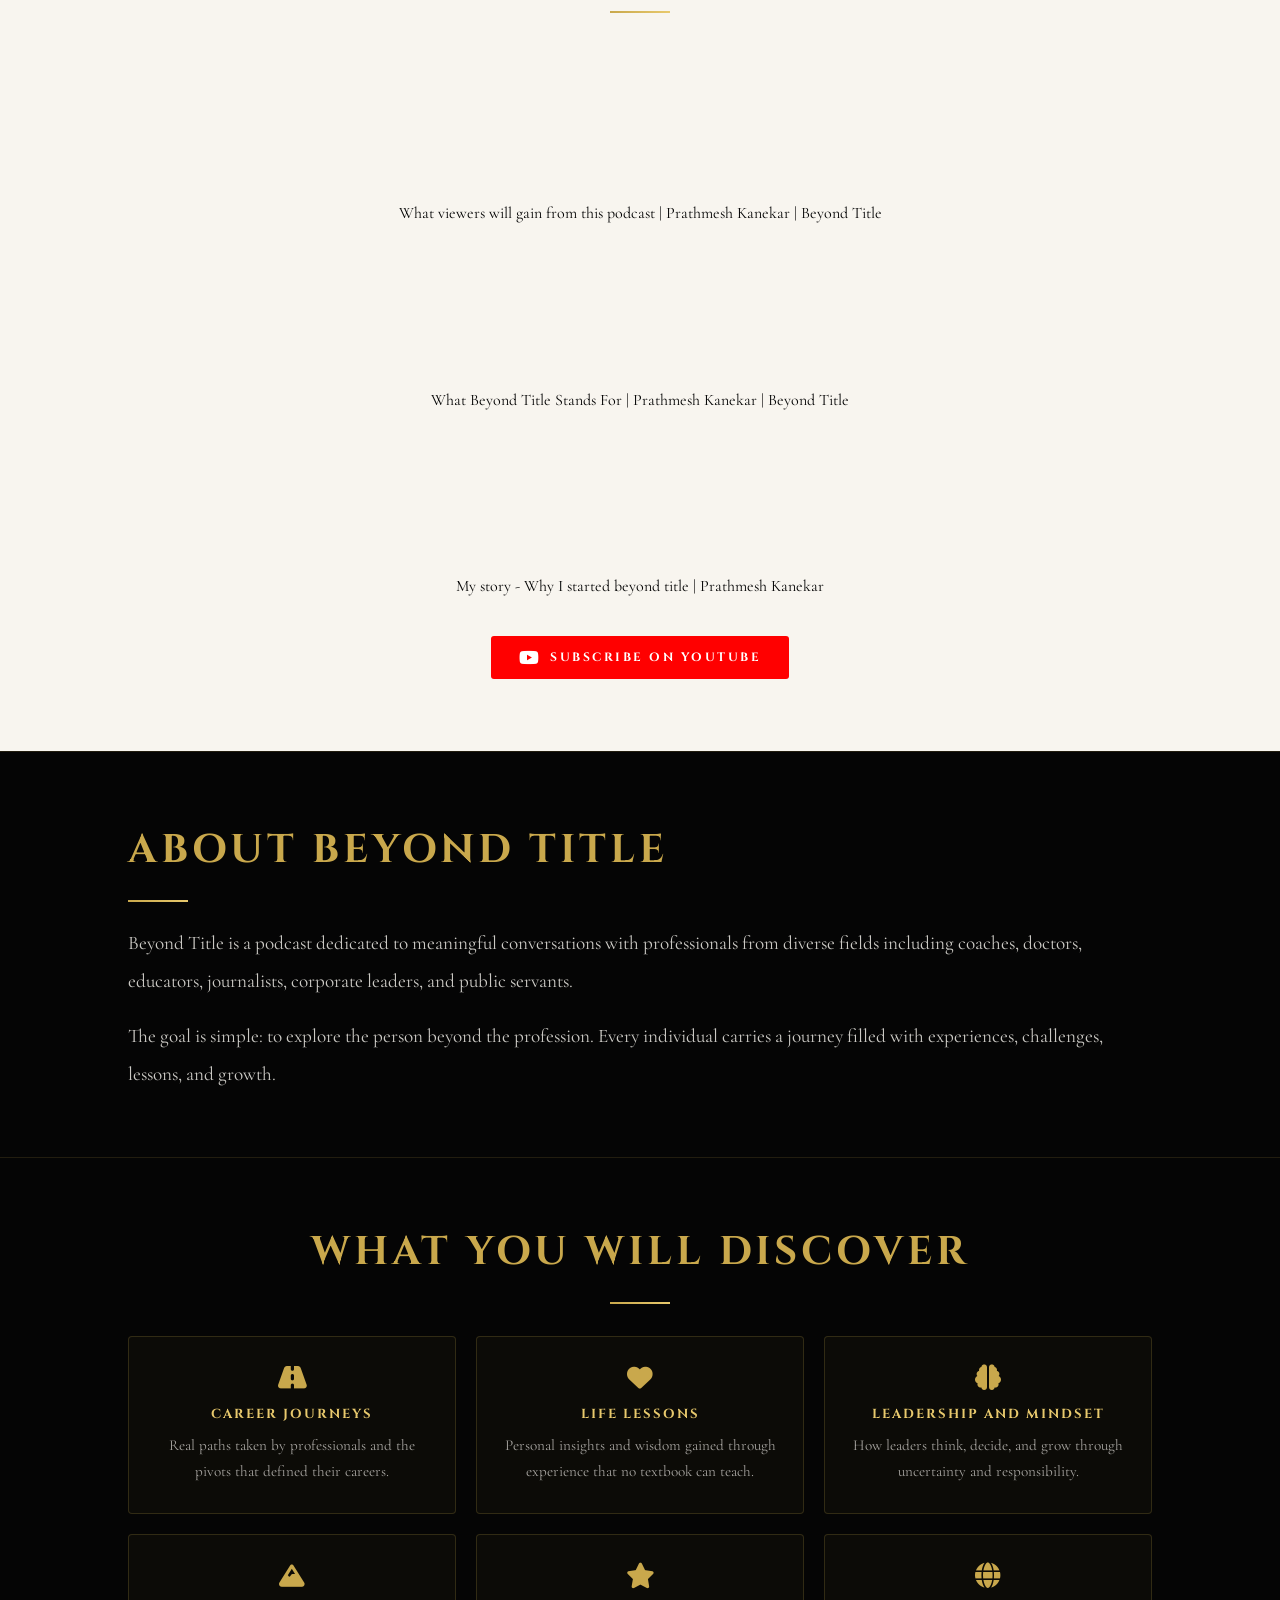
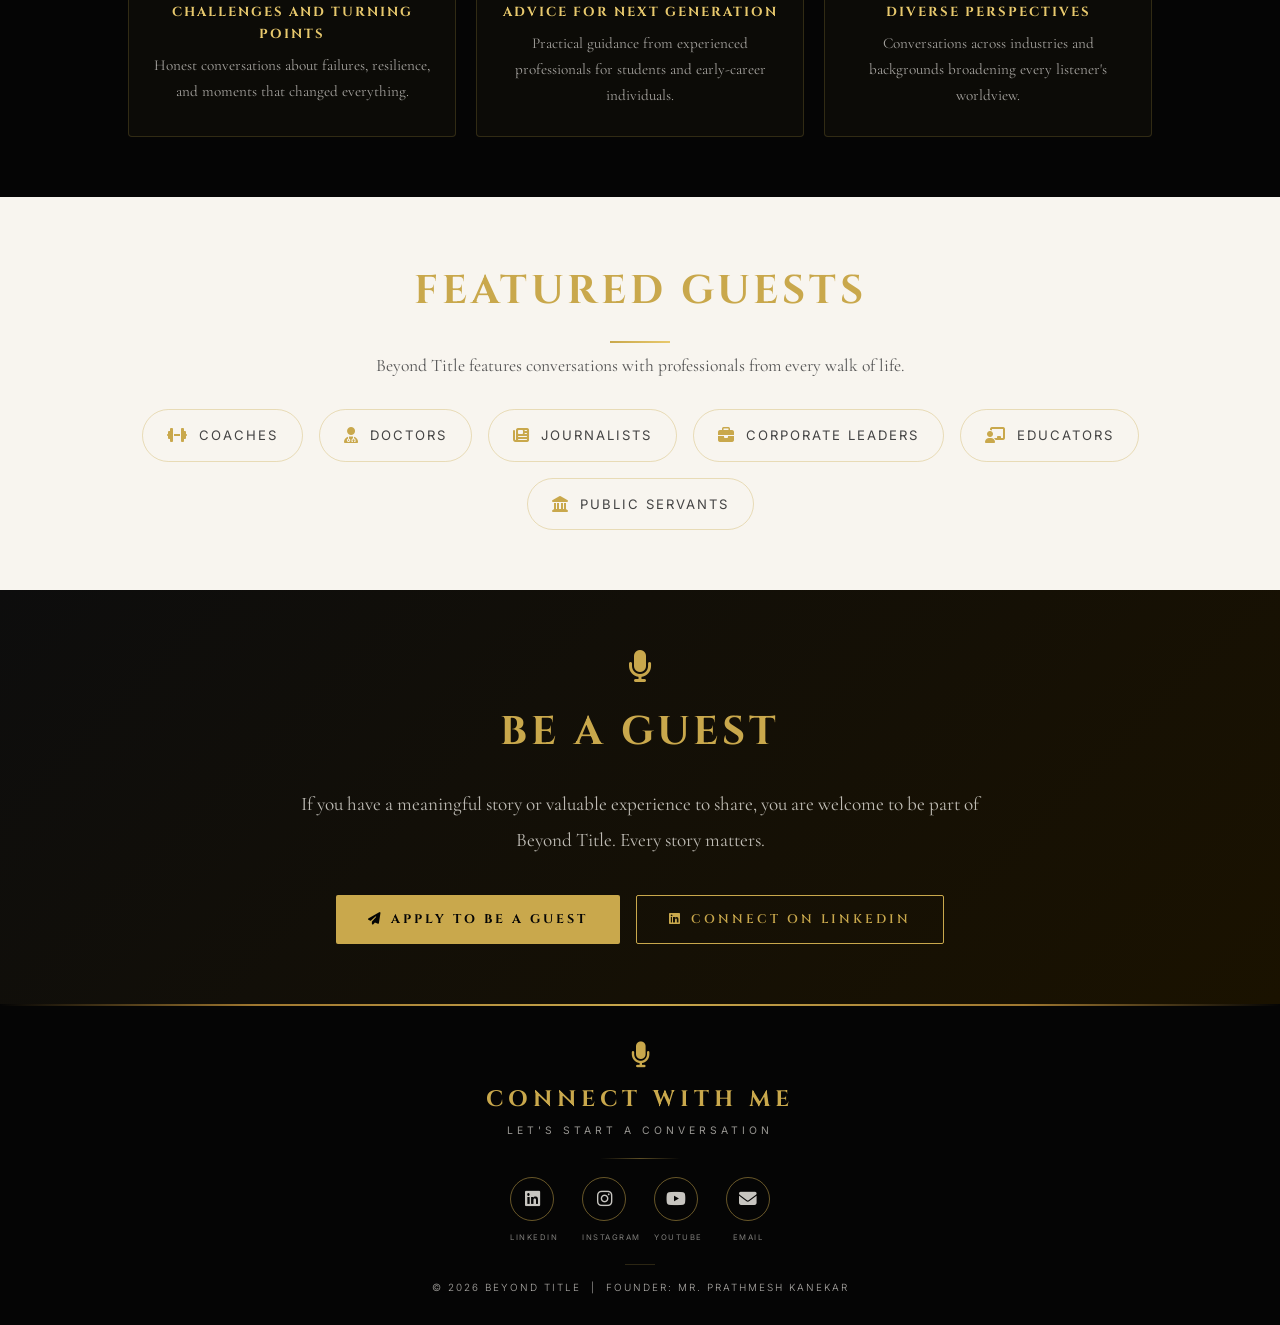
==== commit 788f40e9: "Update podcast.html" ====
--- a/podcast.html
+++ b/podcast.html
@@ -4,6 +4,13 @@
 <meta charset="UTF-8">
 <meta name="viewport" content="width=device-width, initial-scale=1.0">
 <title>Beyond Title Podcast</title>
+
+<!-- FAVICON — replace these 4 files (same names) on GitHub to update -->
+<link rel="icon" type="image/png" sizes="32x32" href="favicon-32x32.png">
+<link rel="icon" type="image/png" sizes="16x16" href="favicon-16x16.png">
+<link rel="icon" type="image/png" sizes="192x192" href="favicon-192x192.png">
+<link rel="apple-touch-icon" sizes="180x180" href="apple-touch-icon.png">
+
 <link rel="stylesheet" href="style.css">
 <link href="https://fonts.googleapis.com/css2?family=Cinzel:wght@400;600;700;900&family=Cormorant+Garamond:ital,wght@0,300;0,400;0,600;1,300;1,400&family=Inter:wght@300;400;500;600&display=swap" rel="stylesheet">
 <link rel="stylesheet" href="https://cdnjs.cloudflare.com/ajax/libs/font-awesome/6.4.2/css/all.min.css">
@@ -14,7 +21,7 @@
 <nav class="navbar" id="navbar">
   <div class="nav-container">
     <a href="index.html" class="nav-logo">
-      <img src="Logo.png.png" alt="Beyond Title" class="nav-logo-img">
+      <img src="For_Header.png" alt="Beyond Title" class="nav-logo-img">
       <span class="nav-logo-text">BEYOND TITLE</span>
     </a>
     <div class="nav-toggle" id="navToggle"><span></span><span></span><span></span></div>
@@ -30,17 +37,128 @@
 </div>
 <div class="below-hero-name"></div>
 
-<!-- PODCAST COMING SOON — DO NOT CHANGE THIS SECTION -->
-<main class="coming-soon-section">
-  <p class="coming-soon-label">EPISODE LAUNCH</p>
-  <h2 class="coming-soon-title">PODCAST<br><span>COMING SOON</span></h2>
-  <p class="coming-soon-desc">We are curating insightful, deeply human conversations with professionals who have remarkable stories to tell. The first episode is on its way.</p>
-  <div class="coming-soon-box">
-    <i class="fas fa-microphone-alt mic-icon-large"></i>
-    <p>Every great career holds a story beyond the title. We are preparing conversations that go deeper — exploring the pivotal decisions, quiet struggles, and defining moments that shape extraordinary professionals.</p>
-  </div>
-  <button class="notify-btn" id="openModal"><i class="fas fa-bell"></i> GET NOTIFIED</button>
-</main>
+
+<!-- ================================================================
+     PODCAST VIDEOS SECTION
+     HOW TO ADD A NEW PODCAST VIDEO:
+     1. Go to your new YouTube video
+     2. Copy URL e.g. https://youtu.be/XXXXXXXXXXX
+     3. Your Video ID = the last part e.g. "iPZRatWUEt8"
+     4. Find var PODCAST_VIDEOS = [ below in the script
+     5. Add one new line at the VERY TOP of the array:
+          { id: "NEW_ID", title: "Episode Title | Guest Name" },
+     6. Save and upload to GitHub. Done!
+     Newest episode always shows FIRST. Swipe right for older ones.
+     ================================================================ -->
+<section class="podcast-vid-section">
+  <div class="podcast-vid-inner">
+    <p class="podcast-vid-label reveal">PODCAST VIDEOS</p>
+    <h2 class="section-heading reveal" style="text-align:center;">WATCH THE LATEST EPISODE</h2>
+    <hr class="gold-line reveal" style="margin:16px auto 28px;">
+    <div class="podcast-vid-carousel-wrap">
+      <div class="carousel-container">
+        <button class="carousel-arrow carousel-prev" id="podPrev" aria-label="Previous episode">
+          <i class="fas fa-chevron-left"></i>
+        </button>
+        <button class="carousel-arrow carousel-next" id="podNext" aria-label="Next episode">
+          <i class="fas fa-chevron-right"></i>
+        </button>
+        <div class="carousel-video-wrap">
+          <div class="video-wrapper" id="podVideoWrapper">
+            <iframe id="podIframe"
+              src=""
+              title="Beyond Title Podcast Episode"
+              frameborder="0"
+              allow="accelerometer; autoplay; clipboard-write; encrypted-media; gyroscope; picture-in-picture; web-share"
+              allowfullscreen>
+            </iframe>
+          </div>
+          <div class="carousel-ep-info">
+            <span class="carousel-ep-number" id="podEpNumber"></span>
+            <span class="carousel-ep-title" id="podEpTitle"></span>
+          </div>
+        </div>
+        <div class="carousel-dots" id="podDots"></div>
+        <p class="carousel-counter" id="podCounter"></p>
+      </div>
+      <a href="https://youtube.com/@beyondtitlewithprathmesh" target="_blank" class="yt-subscribe-btn">
+        <i class="fab fa-youtube"></i> SUBSCRIBE ON YOUTUBE
+      </a>
+    </div>
+  </div>
+</section>
+
+<script>
+// ============================================================
+// PODCAST VIDEOS — ADD NEWEST EPISODE AT THE TOP
+// ============================================================
+var PODCAST_VIDEOS = [
+  {
+    id:    "iPZRatWUEt8",
+    title: "Beyond Title with PK | Dr. Afra on Pelvic Floor Therapy, Prostate Health & Cancer Recovery"
+  }
+  // ---- ADD NEXT EPISODE ABOVE THIS LINE ----
+  // { id: "NEW_EPISODE_ID", title: "Episode Title | Guest Name" },
+];
+// ============================================================
+
+var podIndex   = 0;
+var podIframe  = document.getElementById('podIframe');
+var podEpNum   = document.getElementById('podEpNumber');
+var podEpTitl  = document.getElementById('podEpTitle');
+var podCounter = document.getElementById('podCounter');
+var podDotsW   = document.getElementById('podDots');
+var podPrevBtn = document.getElementById('podPrev');
+var podNextBtn = document.getElementById('podNext');
+
+function buildPodDots() {
+  podDotsW.innerHTML = '';
+  PODCAST_VIDEOS.forEach(function(_, i) {
+    var d = document.createElement('button');
+    d.className = 'carousel-dot' + (i === 0 ? ' active' : '');
+    d.setAttribute('aria-label', 'Episode ' + (i + 1));
+    d.addEventListener('click', function() { podGoTo(i); });
+    podDotsW.appendChild(d);
+  });
+}
+
+function podGoTo(index) {
+  podIframe.src = '';
+  podIndex = index;
+  var v = PODCAST_VIDEOS[index];
+  podIframe.src = 'https://www.youtube.com/embed/' + v.id + '?rel=0';
+  podEpNum.textContent  = index === 0 ? 'LATEST' : 'EP ' + String(PODCAST_VIDEOS.length - index).padStart(2, '0');
+  podEpTitl.textContent = v.title;
+  podCounter.textContent = PODCAST_VIDEOS.length > 1 ? (index + 1) + ' / ' + PODCAST_VIDEOS.length : '';
+  podDotsW.querySelectorAll('.carousel-dot').forEach(function(d, i) {
+    d.classList.toggle('active', i === index);
+  });
+  podPrevBtn.style.opacity       = index === 0 ? '0.25' : '1';
+  podPrevBtn.style.pointerEvents = index === 0 ? 'none' : 'auto';
+  podNextBtn.style.opacity       = index === PODCAST_VIDEOS.length - 1 ? '0.25' : '1';
+  podNextBtn.style.pointerEvents = index === PODCAST_VIDEOS.length - 1 ? 'none' : 'auto';
+  podPrevBtn.style.display = PODCAST_VIDEOS.length <= 1 ? 'none' : 'flex';
+  podNextBtn.style.display = PODCAST_VIDEOS.length <= 1 ? 'none' : 'flex';
+}
+
+podPrevBtn.addEventListener('click', function() { if (podIndex > 0) podGoTo(podIndex - 1); });
+podNextBtn.addEventListener('click', function() { if (podIndex < PODCAST_VIDEOS.length - 1) podGoTo(podIndex + 1); });
+
+// Swipe support
+var podTouchX = 0;
+var podWrap = document.getElementById('podVideoWrapper');
+podWrap.addEventListener('touchstart', function(e) { podTouchX = e.changedTouches[0].clientX; }, { passive: true });
+podWrap.addEventListener('touchend', function(e) {
+  var diff = podTouchX - e.changedTouches[0].clientX;
+  if (Math.abs(diff) > 40) {
+    if (diff > 0 && podIndex < PODCAST_VIDEOS.length - 1) podGoTo(podIndex + 1);
+    if (diff < 0 && podIndex > 0) podGoTo(podIndex - 1);
+  }
+}, { passive: true });
+
+buildPodDots();
+podGoTo(0);
+</script>
 
 <!-- ================================================================
      INTRODUCTION VIDEOS SECTION
@@ -61,127 +179,62 @@
 <section class="intro-section">
   <div class="intro-section-inner">
     <p class="intro-label reveal">INTRODUCTION</p>
-    <h2 class="section-heading reveal" style="text-align:center;">MEET THE HOST</h2>
-    <hr class="gold-line reveal" style="margin:16px auto 24px;">
-    <p class="intro-desc reveal">Before the podcast begins, hear directly from Prathmesh — his story, his purpose, and what drives Beyond Title.</p>
-
-    <div class="intro-carousel-wrap">
-      <div class="carousel-container">
-        <button class="carousel-arrow carousel-prev" id="introPrev" aria-label="Previous video">
-          <i class="fas fa-chevron-left"></i>
-        </button>
-        <button class="carousel-arrow carousel-next" id="introNext" aria-label="Next video">
-          <i class="fas fa-chevron-right"></i>
-        </button>
-        <div class="carousel-video-wrap">
-          <div class="video-wrapper" id="introVideoWrapper">
-            <iframe id="introIframe"
-              src=""
-              title="Beyond Title Introduction"
-              frameborder="0"
-              allow="accelerometer; autoplay; clipboard-write; encrypted-media; gyroscope; picture-in-picture; web-share"
-              allowfullscreen>
-            </iframe>
-          </div>
-          <div class="carousel-ep-info">
-            <span class="carousel-ep-number" id="introVidNumber"></span>
-            <span class="carousel-ep-title" id="introVidTitle"></span>
-          </div>
+    <h2 class="section-heading reveal" style="text-align:center;">INTRODUCTION VIDEOS</h2>
+    <hr class="gold-line reveal" style="margin:16px auto 28px;">
+
+    <!-- ============================================================
+         HOW TO ADD A NEW INTRO VIDEO:
+         Add a new <div class="intro-vid-card"> block below,
+         copy an existing one and change the YouTube embed ID and title.
+         ============================================================ -->
+    <div class="intro-vid-grid">
+
+      <div class="intro-vid-card reveal">
+        <div class="intro-vid-thumb">
+          <iframe
+            src="https://www.youtube.com/embed/MGCyFKlxE3M?rel=0"
+            title="What viewers will gain from this podcast"
+            frameborder="0"
+            allow="accelerometer; autoplay; clipboard-write; encrypted-media; gyroscope; picture-in-picture; web-share"
+            allowfullscreen loading="lazy">
+          </iframe>
         </div>
-        <div class="carousel-dots" id="introDots"></div>
-        <p class="carousel-counter" id="introCounter"></p>
+        <p class="intro-vid-title">What viewers will gain from this podcast | Prathmesh Kanekar | Beyond Title</p>
       </div>
-      <a href="https://youtube.com/@beyondtitlewithprathmesh" target="_blank" class="yt-subscribe-btn">
-        <i class="fab fa-youtube"></i> SUBSCRIBE ON YOUTUBE
-      </a>
-    </div>
-  </div>
-</section>
-
-<script>
-// ============================================================
-// INTRODUCTION VIDEOS — NEWEST VIDEO GOES AT THE TOP
-// ============================================================
-// Right now you have 1 video. When you upload Video 2:
-//   Add { id: "VIDEO_2_ID", title: "Video 2 Title" },  at the TOP
-// When you upload Video 3:
-//   Add { id: "VIDEO_3_ID", title: "Video 3 Title" },  above Video 2
-// The TOP entry is ALWAYS what visitors see first.
-// ============================================================
-var INTRO_VIDEOS = [
-  {
-    id:    "MGCyFKlxE3M",
-    title: "What viewers will gain from this podcast | Prathmesh Kanekar | Beyond Title"
-  },
-  {
-    id:    "PQXM83K_eAE",
-    title: "What Beyond Title Stands For | Prathmesh Kanekar | Beyond Title"
-  },
-  {
-    id:    "aLdAUioHMK8",
-    title: "My story - Why I started beyond title | Prathmesh Kanekar"
-  }
-  // ---- ADD VIDEO 3 ABOVE VIDEO 2 when ready ----
-  // { id: "VIDEO_3_ID", title: "Video 3 Title" },
-];
-// ============================================================
-
-var introIndex   = 0;
-var introIframe  = document.getElementById('introIframe');
-var introVidNum  = document.getElementById('introVidNumber');
-var introVidTitl = document.getElementById('introVidTitle');
-var introCounter = document.getElementById('introCounter');
-var introDotsW   = document.getElementById('introDots');
-var introPrevBtn = document.getElementById('introPrev');
-var introNextBtn = document.getElementById('introNext');
-
-function buildIntroDots() {
-  introDotsW.innerHTML = '';
-  INTRO_VIDEOS.forEach(function(_, i) {
-    var d = document.createElement('button');
-    d.className = 'carousel-dot' + (i === 0 ? ' active' : '');
-    d.setAttribute('aria-label', 'Video ' + (i + 1));
-    d.addEventListener('click', function() { introGoTo(i); });
-    introDotsW.appendChild(d);
-  });
-}
-
-function introGoTo(index) {
-  introIframe.src = '';
-  introIndex = index;
-  var v = INTRO_VIDEOS[index];
-  introIframe.src = 'https://www.youtube.com/embed/' + v.id + '?rel=0';
-  introVidNum.textContent  = index === 0 ? 'LATEST' : 'VIDEO ' + String(INTRO_VIDEOS.length - index).padStart(2, '0');
-  introVidTitl.textContent = v.title;
-  introCounter.textContent = INTRO_VIDEOS.length > 1 ? (index + 1) + ' / ' + INTRO_VIDEOS.length : '';
-  introDotsW.querySelectorAll('.carousel-dot').forEach(function(d, i) {
-    d.classList.toggle('active', i === index);
-  });
-  introPrevBtn.style.opacity       = index === 0 ? '0.25' : '1';
-  introPrevBtn.style.pointerEvents = index === 0 ? 'none' : 'auto';
-  introNextBtn.style.opacity       = index === INTRO_VIDEOS.length - 1 ? '0.25' : '1';
-  introNextBtn.style.pointerEvents = index === INTRO_VIDEOS.length - 1 ? 'none' : 'auto';
-  introPrevBtn.style.display = INTRO_VIDEOS.length <= 1 ? 'none' : 'flex';
-  introNextBtn.style.display = INTRO_VIDEOS.length <= 1 ? 'none' : 'flex';
-}
-
-introPrevBtn.addEventListener('click', function() { if (introIndex > 0) introGoTo(introIndex - 1); });
-introNextBtn.addEventListener('click', function() { if (introIndex < INTRO_VIDEOS.length - 1) introGoTo(introIndex + 1); });
-
-var introTouchX = 0;
-var introWrap = document.getElementById('introVideoWrapper');
-introWrap.addEventListener('touchstart', function(e) { introTouchX = e.changedTouches[0].clientX; }, { passive: true });
-introWrap.addEventListener('touchend', function(e) {
-  var diff = introTouchX - e.changedTouches[0].clientX;
-  if (Math.abs(diff) > 40) {
-    if (diff > 0 && introIndex < INTRO_VIDEOS.length - 1) introGoTo(introIndex + 1);
-    if (diff < 0 && introIndex > 0) introGoTo(introIndex - 1);
-  }
-}, { passive: true });
-
-buildIntroDots();
-introGoTo(0);
-</script>
+
+      <div class="intro-vid-card reveal">
+        <div class="intro-vid-thumb">
+          <iframe
+            src="https://www.youtube.com/embed/PQXM83K_eAE?rel=0"
+            title="What Beyond Title Stands For"
+            frameborder="0"
+            allow="accelerometer; autoplay; clipboard-write; encrypted-media; gyroscope; picture-in-picture; web-share"
+            allowfullscreen loading="lazy">
+          </iframe>
+        </div>
+        <p class="intro-vid-title">What Beyond Title Stands For | Prathmesh Kanekar | Beyond Title</p>
+      </div>
+
+      <div class="intro-vid-card reveal">
+        <div class="intro-vid-thumb">
+          <iframe
+            src="https://www.youtube.com/embed/aLdAUioHMK8?rel=0"
+            title="My story - Why I started beyond title"
+            frameborder="0"
+            allow="accelerometer; autoplay; clipboard-write; encrypted-media; gyroscope; picture-in-picture; web-share"
+            allowfullscreen loading="lazy">
+          </iframe>
+        </div>
+        <p class="intro-vid-title">My story - Why I started beyond title | Prathmesh Kanekar</p>
+      </div>
+
+    </div>
+
+    <a href="https://youtube.com/@beyondtitlewithprathmesh" target="_blank" class="yt-subscribe-btn" style="margin-top:36px;">
+      <i class="fab fa-youtube"></i> SUBSCRIBE ON YOUTUBE
+    </a>
+  </div>
+</section>
 
 <section class="full-section dark">
   <div class="full-section-inner">
@@ -235,30 +288,6 @@
   </div>
 </section>
 
-<!-- NOTIFY MODAL -->
-<div class="modal-overlay" id="notifyModal">
-  <div class="modal-box">
-    <button class="modal-close" id="closeModal">&times;</button>
-    <div id="modalFormSection">
-      <i class="fas fa-bell modal-icon"></i>
-      <h3>GET NOTIFIED</h3>
-      <p>Be the first to know when the next episode drops.</p>
-      <div class="modal-form">
-        <input type="text"  class="modal-input"      id="f_name"  placeholder="Your Name *"       autocomplete="name">
-        <input type="tel"   class="modal-input"      id="f_phone" placeholder="Phone Number *"    autocomplete="tel">
-        <input type="email" class="modal-input full" id="f_email" placeholder="Email Address *"   autocomplete="email">
-        <input type="text"  class="modal-input full" id="f_city"  placeholder="City / Location *" autocomplete="address-level2">
-        <button class="modal-submit" id="modalSubmit">NOTIFY ME</button>
-      </div>
-      <p id="formError" style="color:#c0392b;font-size:0.88rem;margin-top:10px;display:none;">Please fill in all fields correctly.</p>
-    </div>
-    <div class="modal-success" id="modalSuccess" style="display:none;">
-      <i class="fas fa-check-circle"></i>
-      <p>You are on the list! We will notify you when the next episode goes live.</p>
-    </div>
-  </div>
-</div>
-
 <footer class="footer-section">
   <div class="footer-content">
     <i class="fas fa-microphone footer-mic"></i>
@@ -276,19 +305,6 @@
     <p class="copyright">&copy; 2026 BEYOND TITLE &nbsp;|&nbsp; FOUNDER: MR. PRATHMESH KANEKAR</p>
   </div>
 </footer>
-
-<!-- Google Form hidden submission -->
-<iframe name="gf_target" id="gf_target" style="display:none;width:0;height:0;border:none;" aria-hidden="true"></iframe>
-<form id="gf_form"
-      method="POST"
-      action="https://docs.google.com/forms/d/e/1FAIpQLSd5b0pGgTyo_j0gsvs5cBAUH32w_U8w1zp3mT5HRkcLXgI9Fw/formResponse"
-      target="gf_target"
-      style="display:none;">
-  <input type="hidden" id="gf_name"  name="entry.1458201828" value="">
-  <input type="hidden" id="gf_email" name="entry.1256503440" value="">
-  <input type="hidden" id="gf_phone" name="entry.1543169249" value="">
-  <input type="hidden" id="gf_city"  name="entry.197621036"  value="">
-</form>
 
 <script>
 // ── Navbar ──
@@ -308,16 +324,6 @@
 var obs=new IntersectionObserver(function(entries){entries.forEach(function(e,i){if(e.isIntersecting){e.target.style.transitionDelay=(i*0.08)+'s';e.target.classList.add('visible');obs.unobserve(e.target);}});},{threshold:0.1});
 document.querySelectorAll('.reveal').forEach(function(el){obs.observe(el);});
 
-// ── Modal ──
-var modal=document.getElementById('notifyModal');
-var openBtn=document.getElementById('openModal');
-var closeBtn=document.getElementById('closeModal');
-var submitBtn=document.getElementById('modalSubmit');
-var formSection=document.getElementById('modalFormSection');
-var successSection=document.getElementById('modalSuccess');
-var formError=document.getElementById('formError');
-
-openBtn.addEventListener('click',function(){modal.classList.add('active');});
 
 function closeModal(){
   modal.classList.remove('active');
--- a/style.css
+++ b/style.css
@@ -19,7 +19,7 @@
 .navbar.visible{transform:translateY(0);}
 .nav-container{display:flex;justify-content:space-between;align-items:center;max-width:1400px;margin:auto;height:56px;}
 .nav-logo{display:flex;align-items:center;gap:10px;text-decoration:none;flex-shrink:0;}
-.nav-logo-img{width:38px;height:38px;border-radius:50%;border:2px solid var(--gold);object-fit:cover;}
+.nav-logo-img{width:46px;height:46px;border-radius:50%;object-fit:contain;}
 .nav-logo-text{font-family:'Cinzel',serif;font-size:0.82rem;font-weight:700;letter-spacing:3px;color:var(--gold);}
 .nav-links{list-style:none;display:flex;gap:36px;align-items:center;}
 .nav-links a{color:rgba(248,245,239,0.75);text-decoration:none;font-family:'Cinzel',serif;font-size:0.82rem;font-weight:600;letter-spacing:2.5px;transition:var(--transition);position:relative;padding:4px 0;}
@@ -44,7 +44,7 @@
 .story-text{grid-column:1;grid-row:1;animation:slideInLeft 0.9s ease 0.2s both;}
 .story-image-box{grid-column:2;grid-row:1;display:flex;justify-content:center;align-items:flex-start;padding-top:118px;animation:slideInRight 0.9s ease 0.4s both;}
 .founder-name-block{width:100%;margin:0 0 32px 0;display:flex;align-items:center;gap:16px;}
-.founder-logo{width:100px;height:100px;border-radius:50%;border:3px solid var(--gold);object-fit:cover;display:block;flex-shrink:0;box-shadow:0 4px 20px rgba(0,0,0,0.3),0 0 0 3px rgba(201,168,76,0.25);}
+.founder-logo{width:110px;height:110px;border-radius:50%;border:3px solid var(--gold);object-fit:contain;background:var(--white);padding:6px;display:block;flex-shrink:0;box-shadow:0 4px 20px rgba(0,0,0,0.15),0 0 0 3px rgba(201,168,76,0.25);}
 .founder-name-block .name-line{height:1px;flex:1;background:linear-gradient(to right,transparent,rgba(201,168,76,0.5));}
 .founder-name-block .name-line.right{background:linear-gradient(to left,transparent,rgba(201,168,76,0.5));}
 .founder-name-text{font-family:'Cinzel',serif;font-size:clamp(1.2rem,2.8vw,1.9rem);font-weight:700;letter-spacing:10px;color:var(--black);position:relative;padding:14px 32px;border-top:1px solid var(--gold);border-bottom:1px solid var(--gold);display:flex;flex-direction:column;align-items:center;gap:5px;text-align:center;white-space:nowrap;}
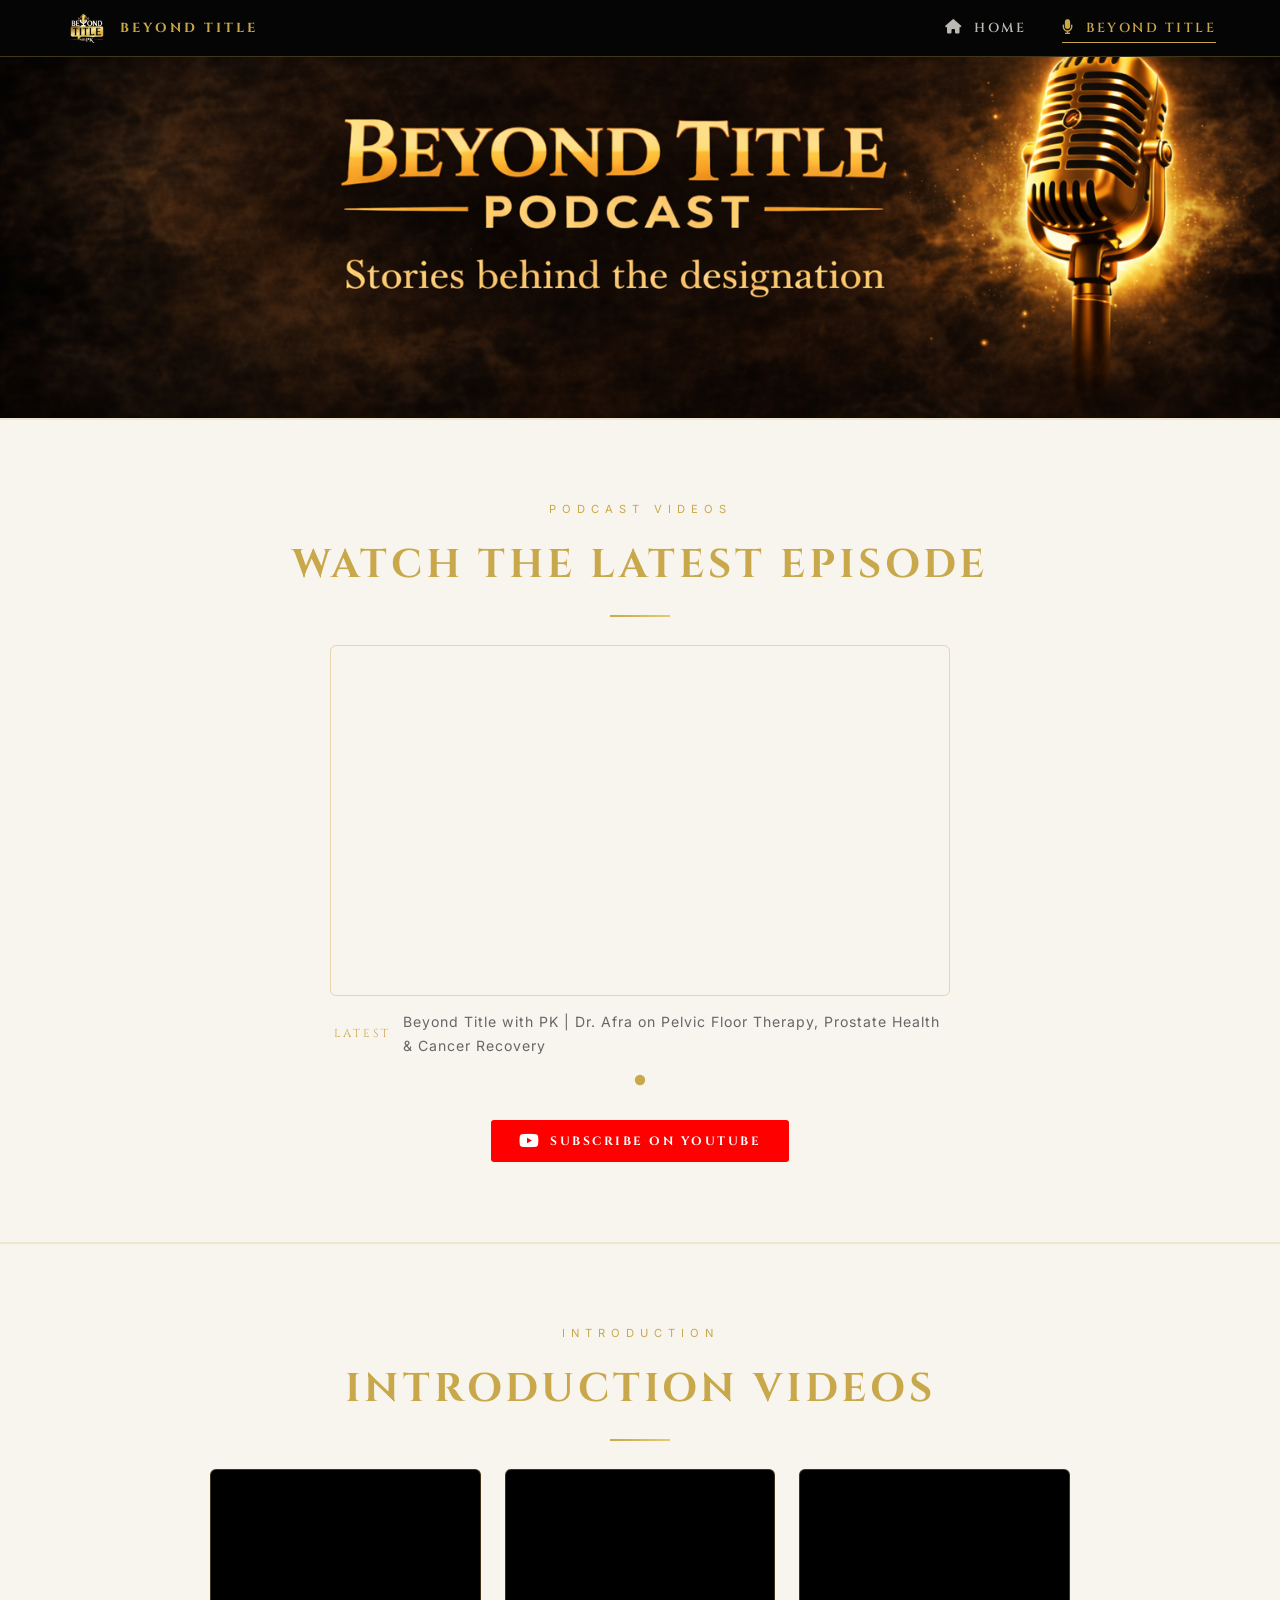
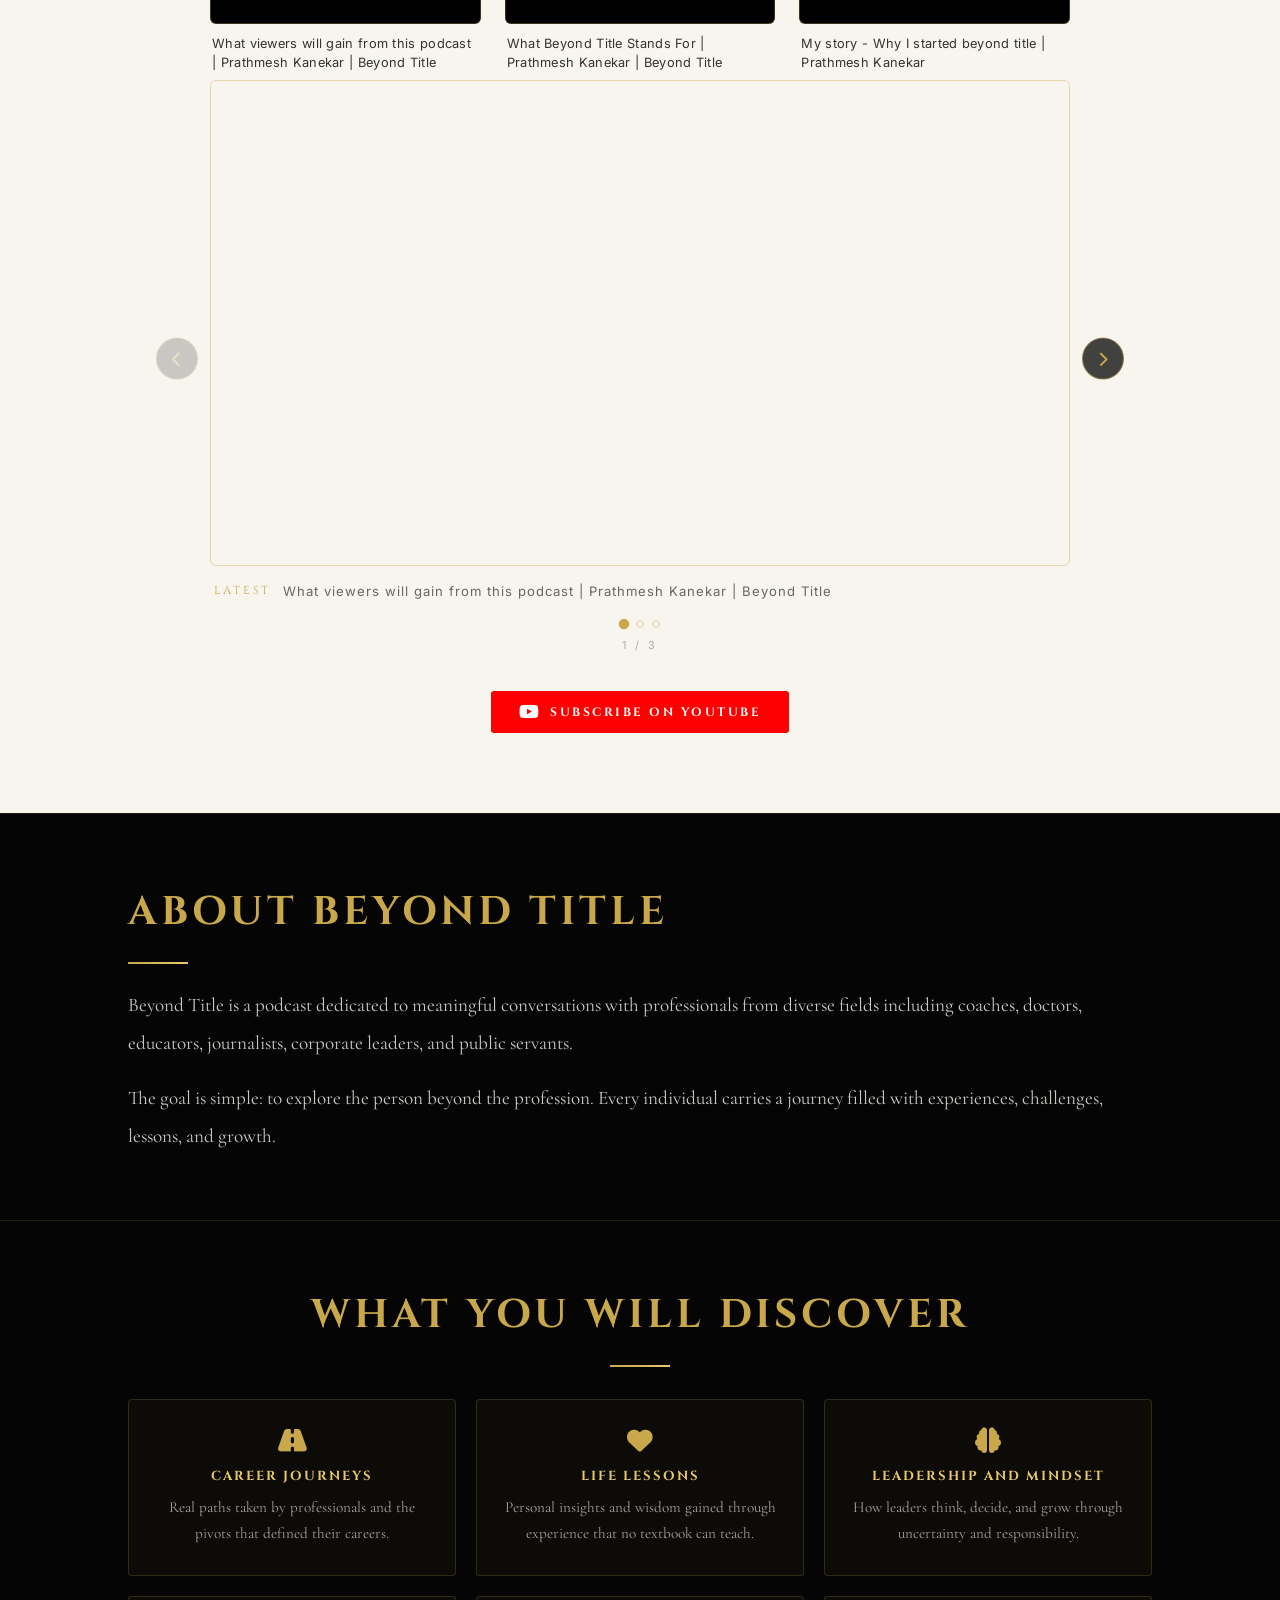
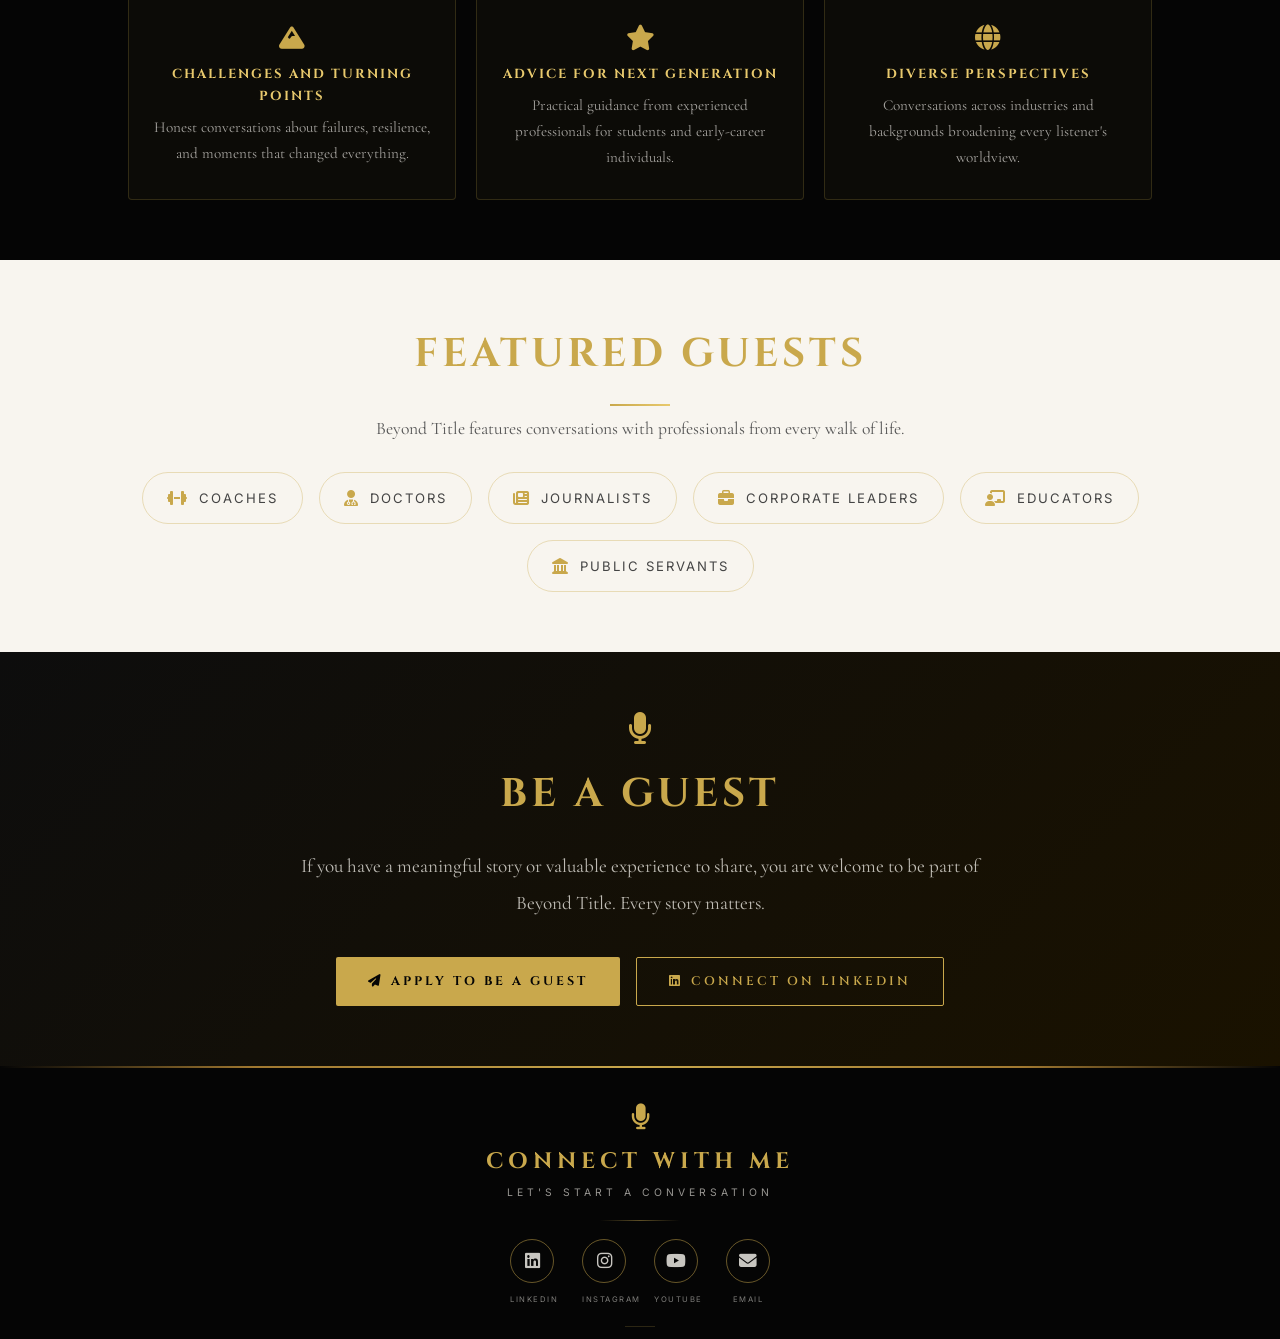
==== commit 1bb46705: "Update podcast.html" ====
--- a/podcast.html
+++ b/podcast.html
@@ -184,15 +184,16 @@
 
     <!-- ============================================================
          HOW TO ADD A NEW INTRO VIDEO:
-         Add a new <div class="intro-vid-card"> block below,
-         copy an existing one and change the YouTube embed ID and title.
+         1. Add new card in DESKTOP GRID below (copy existing card, change ID + title)
+         2. Add same video in MOBILE CAROUSEL VIDEOS array in the script below
          ============================================================ -->
-    <div class="intro-vid-grid">
+
+    <!-- DESKTOP: 3-column grid (hidden on mobile) -->
+    <div class="intro-vid-grid desktop-only">
 
       <div class="intro-vid-card reveal">
         <div class="intro-vid-thumb">
-          <iframe
-            src="https://www.youtube.com/embed/MGCyFKlxE3M?rel=0"
+          <iframe src="https://www.youtube.com/embed/MGCyFKlxE3M?rel=0"
             title="What viewers will gain from this podcast"
             frameborder="0"
             allow="accelerometer; autoplay; clipboard-write; encrypted-media; gyroscope; picture-in-picture; web-share"
@@ -204,8 +205,7 @@
 
       <div class="intro-vid-card reveal">
         <div class="intro-vid-thumb">
-          <iframe
-            src="https://www.youtube.com/embed/PQXM83K_eAE?rel=0"
+          <iframe src="https://www.youtube.com/embed/PQXM83K_eAE?rel=0"
             title="What Beyond Title Stands For"
             frameborder="0"
             allow="accelerometer; autoplay; clipboard-write; encrypted-media; gyroscope; picture-in-picture; web-share"
@@ -217,8 +217,7 @@
 
       <div class="intro-vid-card reveal">
         <div class="intro-vid-thumb">
-          <iframe
-            src="https://www.youtube.com/embed/aLdAUioHMK8?rel=0"
+          <iframe src="https://www.youtube.com/embed/aLdAUioHMK8?rel=0"
             title="My story - Why I started beyond title"
             frameborder="0"
             allow="accelerometer; autoplay; clipboard-write; encrypted-media; gyroscope; picture-in-picture; web-share"
@@ -230,11 +229,126 @@
 
     </div>
 
+    <!-- MOBILE: Carousel (hidden on desktop) -->
+    <div class="mobile-only">
+      <div class="carousel-container">
+        <button class="carousel-arrow carousel-prev" id="mobIntroPrev" aria-label="Previous video">
+          <i class="fas fa-chevron-left"></i>
+        </button>
+        <button class="carousel-arrow carousel-next" id="mobIntroNext" aria-label="Next video">
+          <i class="fas fa-chevron-right"></i>
+        </button>
+        <div class="carousel-video-wrap">
+          <div class="video-wrapper" id="mobIntroWrapper">
+            <iframe id="mobIntroIframe"
+              src=""
+              title="Beyond Title Introduction"
+              frameborder="0"
+              allow="accelerometer; autoplay; clipboard-write; encrypted-media; gyroscope; picture-in-picture; web-share"
+              allowfullscreen>
+            </iframe>
+          </div>
+          <div class="carousel-ep-info">
+            <span class="carousel-ep-number" id="mobIntroNum"></span>
+            <span class="carousel-ep-title" id="mobIntroTitle"></span>
+          </div>
+        </div>
+        <div class="carousel-dots" id="mobIntroDots"></div>
+        <p class="carousel-counter" id="mobIntroCounter"></p>
+      </div>
+    </div>
+
     <a href="https://youtube.com/@beyondtitlewithprathmesh" target="_blank" class="yt-subscribe-btn" style="margin-top:36px;">
       <i class="fab fa-youtube"></i> SUBSCRIBE ON YOUTUBE
     </a>
   </div>
 </section>
+
+<script>
+// ============================================================
+// MOBILE CAROUSEL — same videos as desktop grid
+// ADD NEW VIDEO: add at TOP of array (newest first)
+// ============================================================
+var MOB_INTRO = [
+  {
+    id:    "MGCyFKlxE3M",
+    title: "What viewers will gain from this podcast | Prathmesh Kanekar | Beyond Title"
+  },
+  {
+    id:    "PQXM83K_eAE",
+    title: "What Beyond Title Stands For | Prathmesh Kanekar | Beyond Title"
+  },
+  {
+    id:    "aLdAUioHMK8",
+    title: "My story - Why I started beyond title | Prathmesh Kanekar"
+  }
+];
+// ============================================================
+
+var mobIdx     = 0;
+var mobIframe  = document.getElementById('mobIntroIframe');
+var mobNum     = document.getElementById('mobIntroNum');
+var mobTitl    = document.getElementById('mobIntroTitle');
+var mobCounter = document.getElementById('mobIntroCounter');
+var mobDots    = document.getElementById('mobIntroDots');
+var mobPrev    = document.getElementById('mobIntroPrev');
+var mobNext    = document.getElementById('mobIntroNext');
+
+function buildMobDots() {
+  mobDots.innerHTML = '';
+  MOB_INTRO.forEach(function(_, i) {
+    var d = document.createElement('button');
+    d.className = 'carousel-dot' + (i === 0 ? ' active' : '');
+    d.addEventListener('click', function() { mobGoTo(i); });
+    mobDots.appendChild(d);
+  });
+}
+
+function mobGoTo(index) {
+  mobIframe.src = '';
+  mobIdx = index;
+  var v = MOB_INTRO[index];
+  mobIframe.src = 'https://www.youtube.com/embed/' + v.id + '?rel=0';
+  mobNum.textContent   = index === 0 ? 'LATEST' : 'VIDEO ' + String(MOB_INTRO.length - index).padStart(2, '0');
+  mobTitl.textContent  = v.title;
+  mobCounter.textContent = (index + 1) + ' / ' + MOB_INTRO.length;
+  mobDots.querySelectorAll('.carousel-dot').forEach(function(d, i) {
+    d.classList.toggle('active', i === index);
+  });
+  mobPrev.style.opacity       = index === 0 ? '0.25' : '1';
+  mobPrev.style.pointerEvents = index === 0 ? 'none' : 'auto';
+  mobNext.style.opacity       = index === MOB_INTRO.length - 1 ? '0.25' : '1';
+  mobNext.style.pointerEvents = index === MOB_INTRO.length - 1 ? 'none' : 'auto';
+}
+
+mobPrev.addEventListener('click', function() { if (mobIdx > 0) mobGoTo(mobIdx - 1); });
+mobNext.addEventListener('click', function() { if (mobIdx < MOB_INTRO.length - 1) mobGoTo(mobIdx + 1); });
+
+// Swipe support
+var mobTouchX = 0;
+document.getElementById('mobIntroWrapper').addEventListener('touchstart', function(e) {
+  mobTouchX = e.changedTouches[0].clientX;
+}, { passive: true });
+document.getElementById('mobIntroWrapper').addEventListener('touchend', function(e) {
+  var diff = mobTouchX - e.changedTouches[0].clientX;
+  if (Math.abs(diff) > 40) {
+    if (diff > 0 && mobIdx < MOB_INTRO.length - 1) mobGoTo(mobIdx + 1);
+    if (diff < 0 && mobIdx > 0) mobGoTo(mobIdx - 1);
+  }
+}, { passive: true });
+
+// Only init if on mobile
+if (window.innerWidth <= 768) {
+  buildMobDots();
+  mobGoTo(0);
+}
+window.addEventListener('resize', function() {
+  if (window.innerWidth <= 768 && mobDots.children.length === 0) {
+    buildMobDots();
+    mobGoTo(0);
+  }
+});
+</script>
 
 <section class="full-section dark">
   <div class="full-section-inner">
--- a/style.css
+++ b/style.css
@@ -115,29 +115,18 @@
 .btn-outline{display:inline-flex;align-items:center;gap:8px;padding:13px 32px;background:transparent;color:var(--gold);font-family:'Cinzel',serif;font-size:0.78rem;font-weight:600;letter-spacing:3px;border:1px solid var(--gold);cursor:pointer;transition:var(--transition);border-radius:2px;text-decoration:none;}
 .btn-outline:hover{background:rgba(201,168,76,0.1);transform:translateY(-2px);}
 
-/* ── COMING SOON ── */
-.coming-soon-section{text-align:center;padding:clamp(50px,7vw,80px) clamp(5%,10%,15%);position:relative;}
-.coming-soon-label{font-family:'Inter',sans-serif;font-size:0.75rem;letter-spacing:6px;color:var(--gold);text-transform:uppercase;margin-bottom:20px;animation:fadeUp 0.8s ease 0.2s both;}
-.coming-soon-title{font-family:'Cinzel',serif;font-size:clamp(2rem,5.5vw,4rem);font-weight:900;color:var(--black);letter-spacing:6px;line-height:1.1;animation:fadeUp 0.8s ease 0.35s both;}
-.coming-soon-title span{display:block;background:linear-gradient(120deg,var(--gold-dark),var(--gold),var(--gold-light),var(--gold));background-size:200% auto;-webkit-background-clip:text;-webkit-text-fill-color:transparent;background-clip:text;animation:shimmer 3s linear infinite;}
-.coming-soon-desc{font-size:clamp(1rem,1.8vw,1.2rem);color:#555;max-width:540px;margin:24px auto 44px;font-weight:300;line-height:1.9;animation:fadeUp 0.8s ease 0.5s both;}
-.coming-soon-box{max-width:660px;margin:0 auto;padding:44px 52px;border:1px solid rgba(201,168,76,0.4);border-radius:4px;background:linear-gradient(135deg,#faf8f3,#fdf9f0);position:relative;animation:fadeUp 0.9s ease 0.6s both;transition:var(--transition);}
-.coming-soon-box:hover{border-color:var(--gold);box-shadow:0 16px 50px rgba(201,168,76,0.12);transform:translateY(-3px);}
-.coming-soon-box::before,.coming-soon-box::after{content:'';position:absolute;width:18px;height:18px;border-color:var(--gold);border-style:solid;}
-.coming-soon-box::before{top:10px;left:10px;border-width:1px 0 0 1px;}
-.coming-soon-box::after{bottom:10px;right:10px;border-width:0 1px 1px 0;}
-.mic-icon-large{font-size:3rem;color:var(--gold);margin-bottom:16px;display:block;animation:float 3s ease-in-out infinite;}
-.coming-soon-box p{font-size:1.05rem;color:#444;font-weight:300;line-height:1.8;}
-.notify-btn{display:inline-flex;align-items:center;gap:10px;margin-top:36px;padding:13px 36px;background:transparent;border:1px solid var(--gold);color:var(--black);font-family:'Cinzel',serif;font-size:0.78rem;font-weight:600;letter-spacing:3px;cursor:pointer;transition:var(--transition);position:relative;overflow:hidden;animation:fadeUp 0.8s ease 0.8s both;}
-.notify-btn::before{content:'';position:absolute;inset:0;background:var(--gold);transform:scaleX(0);transform-origin:left;transition:transform 0.4s ease;z-index:-1;}
-.notify-btn:hover{color:var(--black);}
-.notify-btn:hover::before{transform:scaleX(1);}
+
 
 /* ── INTRODUCTION SECTION ── */
-.intro-section{padding:clamp(48px,6vw,72px) clamp(5%,10%,12%);background:var(--white);border-top:2px solid rgba(201,168,76,0.2);}
+.intro-section{padding:clamp(56px,7vw,80px) clamp(5%,10%,12%);background:var(--white);border-top:2px solid rgba(201,168,76,0.2);}
 .intro-section-inner{max-width:860px;margin:auto;text-align:center;}
 .intro-label{font-family:'Inter',sans-serif;font-size:0.7rem;letter-spacing:6px;color:var(--gold);text-transform:uppercase;margin-bottom:12px;display:block;}
+.intro-section .section-heading{color:var(--gold);}
 .intro-desc{font-size:clamp(1rem,1.6vw,1.18rem);color:#555;max-width:580px;margin:0 auto 40px;line-height:1.9;font-weight:300;}
+.intro-section .carousel-ep-title{color:#666;}
+.intro-section .carousel-counter{color:rgba(0,0,0,0.3);}
+.intro-section .video-wrapper{border-color:rgba(201,168,76,0.4);}
+.intro-section .video-wrapper:hover{border-color:var(--gold);}
 .intro-carousel-wrap{width:100%;}
 
 /* ── VIDEO CAROUSEL (shared by intro section) ── */
@@ -245,7 +234,7 @@
   .guest-chip{padding:11px 18px;font-size:0.78rem;}
   .social-icons{gap:20px;}
   .social-label{gap:20px;}
-  .intro-section{padding:40px 5%;}
+  .intro-section{padding:40px 5%;border-top:2px solid rgba(201,168,76,0.2);}
 }
 
 /* ── SMALL MOBILE ── */
@@ -273,3 +262,36 @@
   .carousel-ep-info{flex-direction:column;align-items:flex-start;gap:4px;}
   .yt-subscribe-btn{width:100%;max-width:320px;justify-content:center;}
 }
+
+/* ── PODCAST VIDEOS SECTION ── */
+.podcast-vid-section{padding:clamp(56px,7vw,80px) clamp(5%,10%,12%);background:var(--white);border-top:2px solid rgba(201,168,76,0.2);}
+.podcast-vid-inner{max-width:860px;margin:auto;text-align:center;}
+.podcast-vid-label{font-family:'Inter',sans-serif;font-size:0.7rem;letter-spacing:6px;color:var(--gold);text-transform:uppercase;margin-bottom:12px;display:block;}
+.podcast-vid-section .section-heading{color:var(--gold);}
+.podcast-vid-carousel-wrap{width:100%;}
+.podcast-vid-section .carousel-ep-title{color:#666;font-size:0.88rem;}
+.podcast-vid-section .carousel-counter{color:rgba(0,0,0,0.3);}
+.podcast-vid-section .video-wrapper{border-color:rgba(201,168,76,0.4);}
+.podcast-vid-section .video-wrapper:hover{border-color:var(--gold);}
+.podcast-vid-section .carousel-ep-number{color:var(--gold);}
+@media(max-width:768px){.podcast-vid-section{padding:40px 5%;}}
+
+/* ── INTRODUCTION VIDEO GRID (3 videos visible at once) ── */
+.intro-vid-grid{display:grid;grid-template-columns:repeat(3,1fr);gap:24px;margin-bottom:8px;text-align:left;}
+.intro-vid-card{display:flex;flex-direction:column;gap:10px;transition:transform 0.3s ease;}
+.intro-vid-card:hover{transform:translateY(-4px);}
+.intro-vid-thumb{position:relative;padding-bottom:56.25%;height:0;overflow:hidden;border-radius:6px;border:1px solid rgba(201,168,76,0.3);background:#000;}
+.intro-vid-thumb:hover{border-color:var(--gold);}
+.intro-vid-thumb iframe{position:absolute;top:0;left:0;width:100%;height:100%;border:none;}
+.intro-vid-title{font-family:'Inter',sans-serif;font-size:0.8rem;color:#333;line-height:1.5;letter-spacing:0.3px;padding:0 2px;}
+
+/* ── PODCAST VIDEO CAROUSEL — smaller size ── */
+.podcast-vid-carousel-wrap{max-width:620px;margin:0 auto;}
+
+@media(max-width:900px){
+  .intro-vid-grid{grid-template-columns:1fr 1fr;gap:16px;}
+}
+@media(max-width:580px){
+  .intro-vid-grid{grid-template-columns:1fr;gap:20px;}
+  .podcast-vid-carousel-wrap{max-width:100%;}
+}
